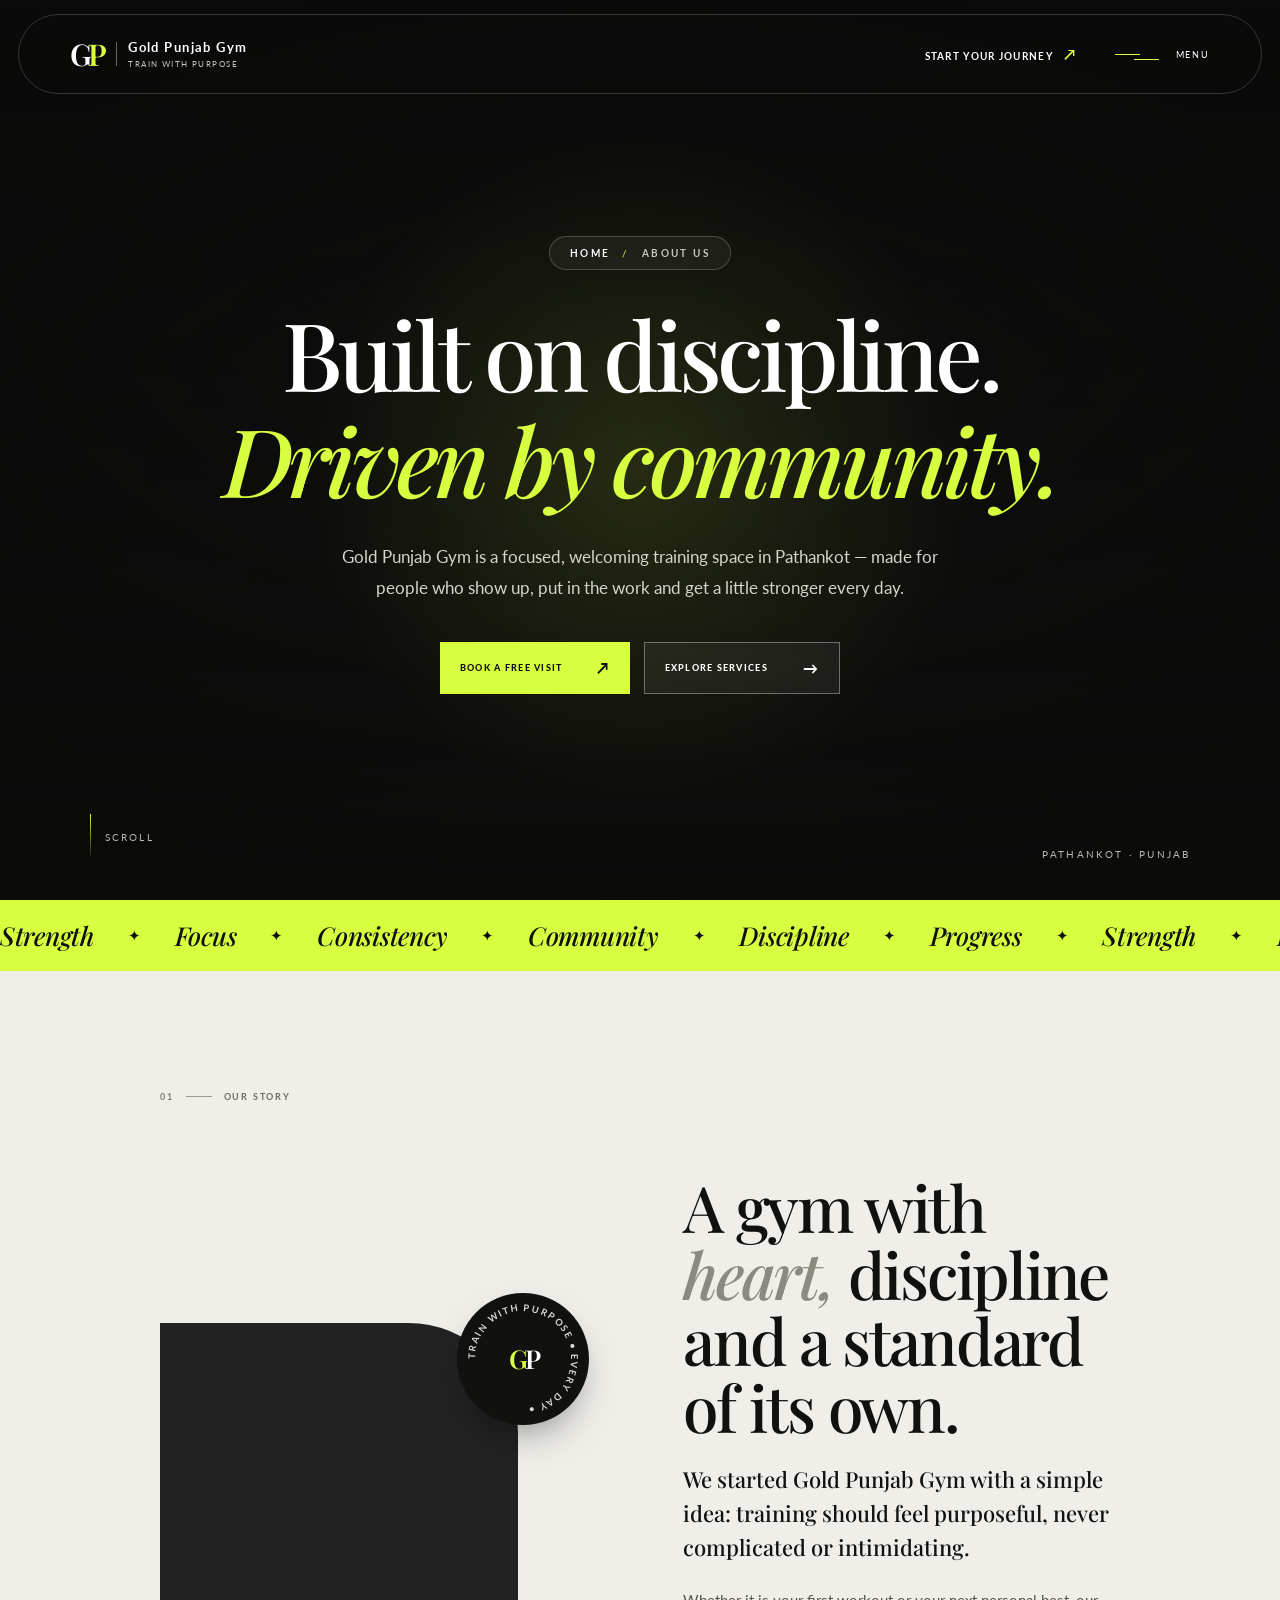
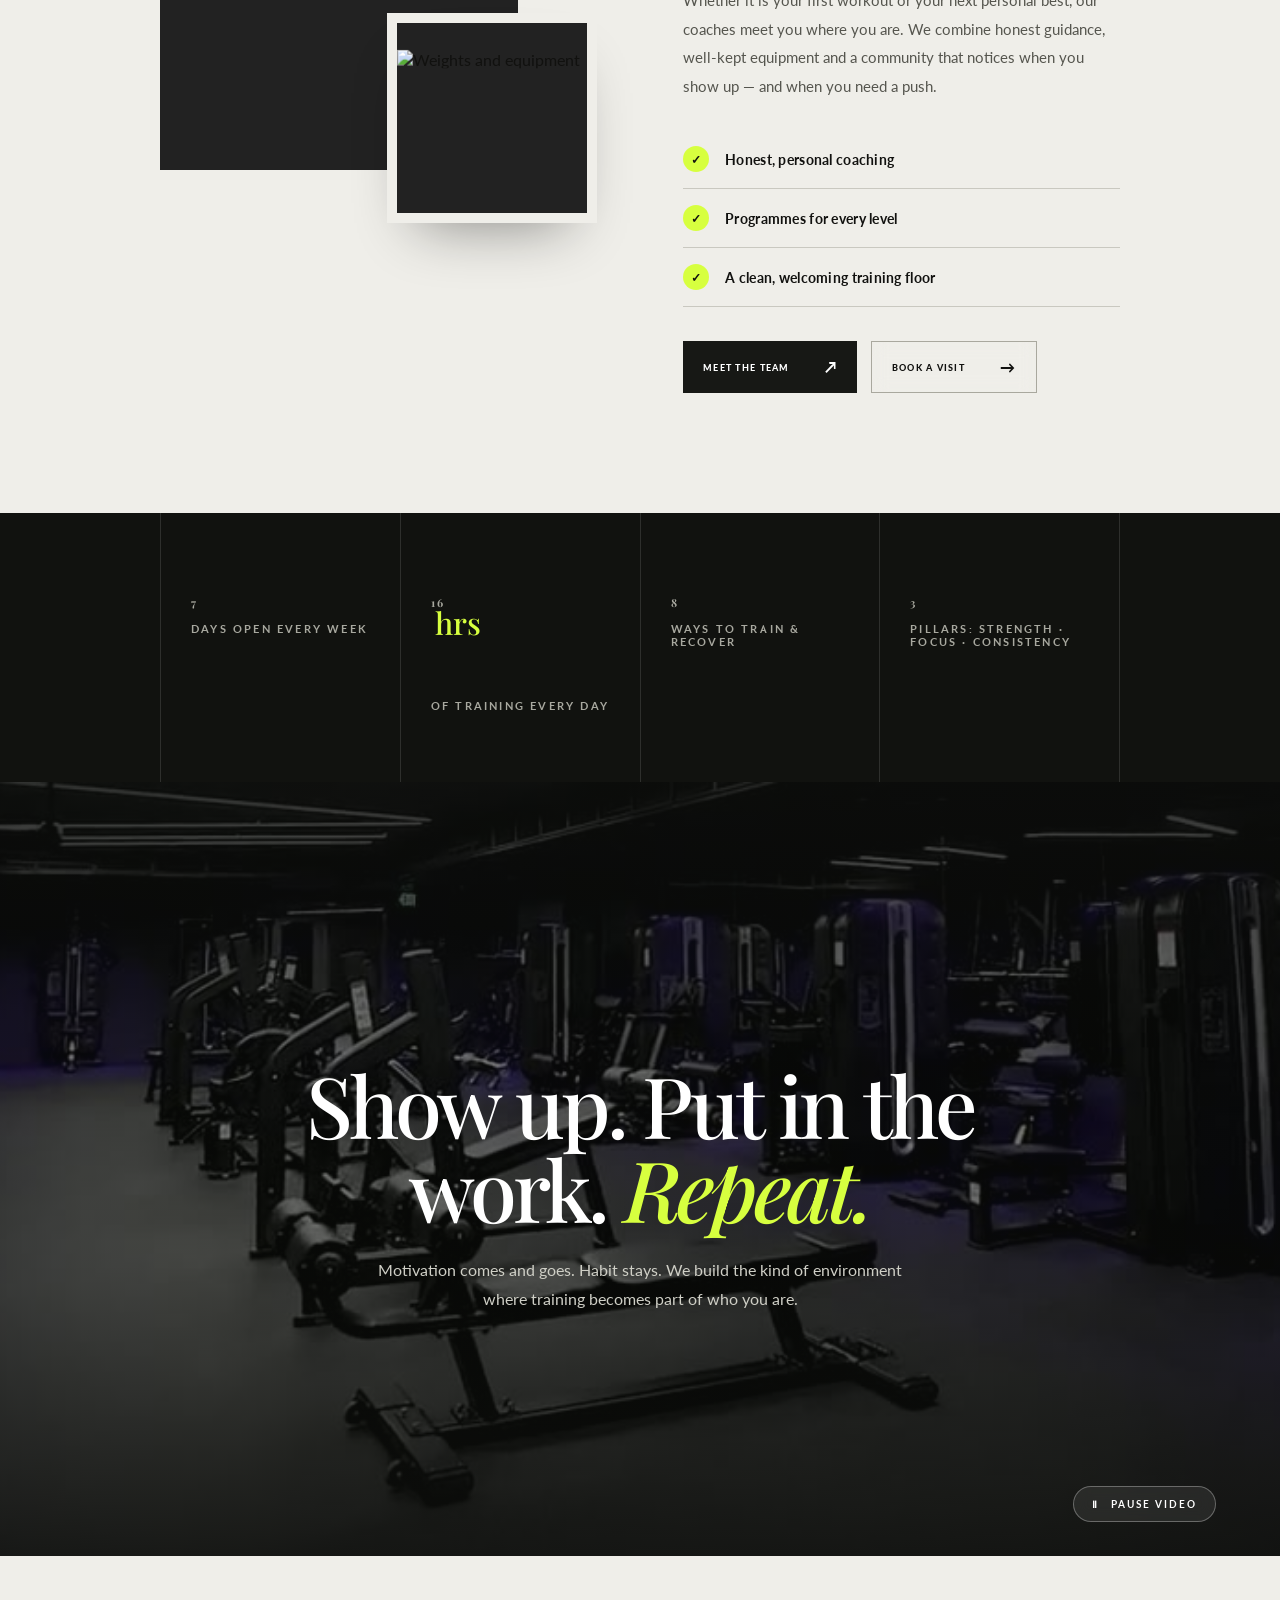
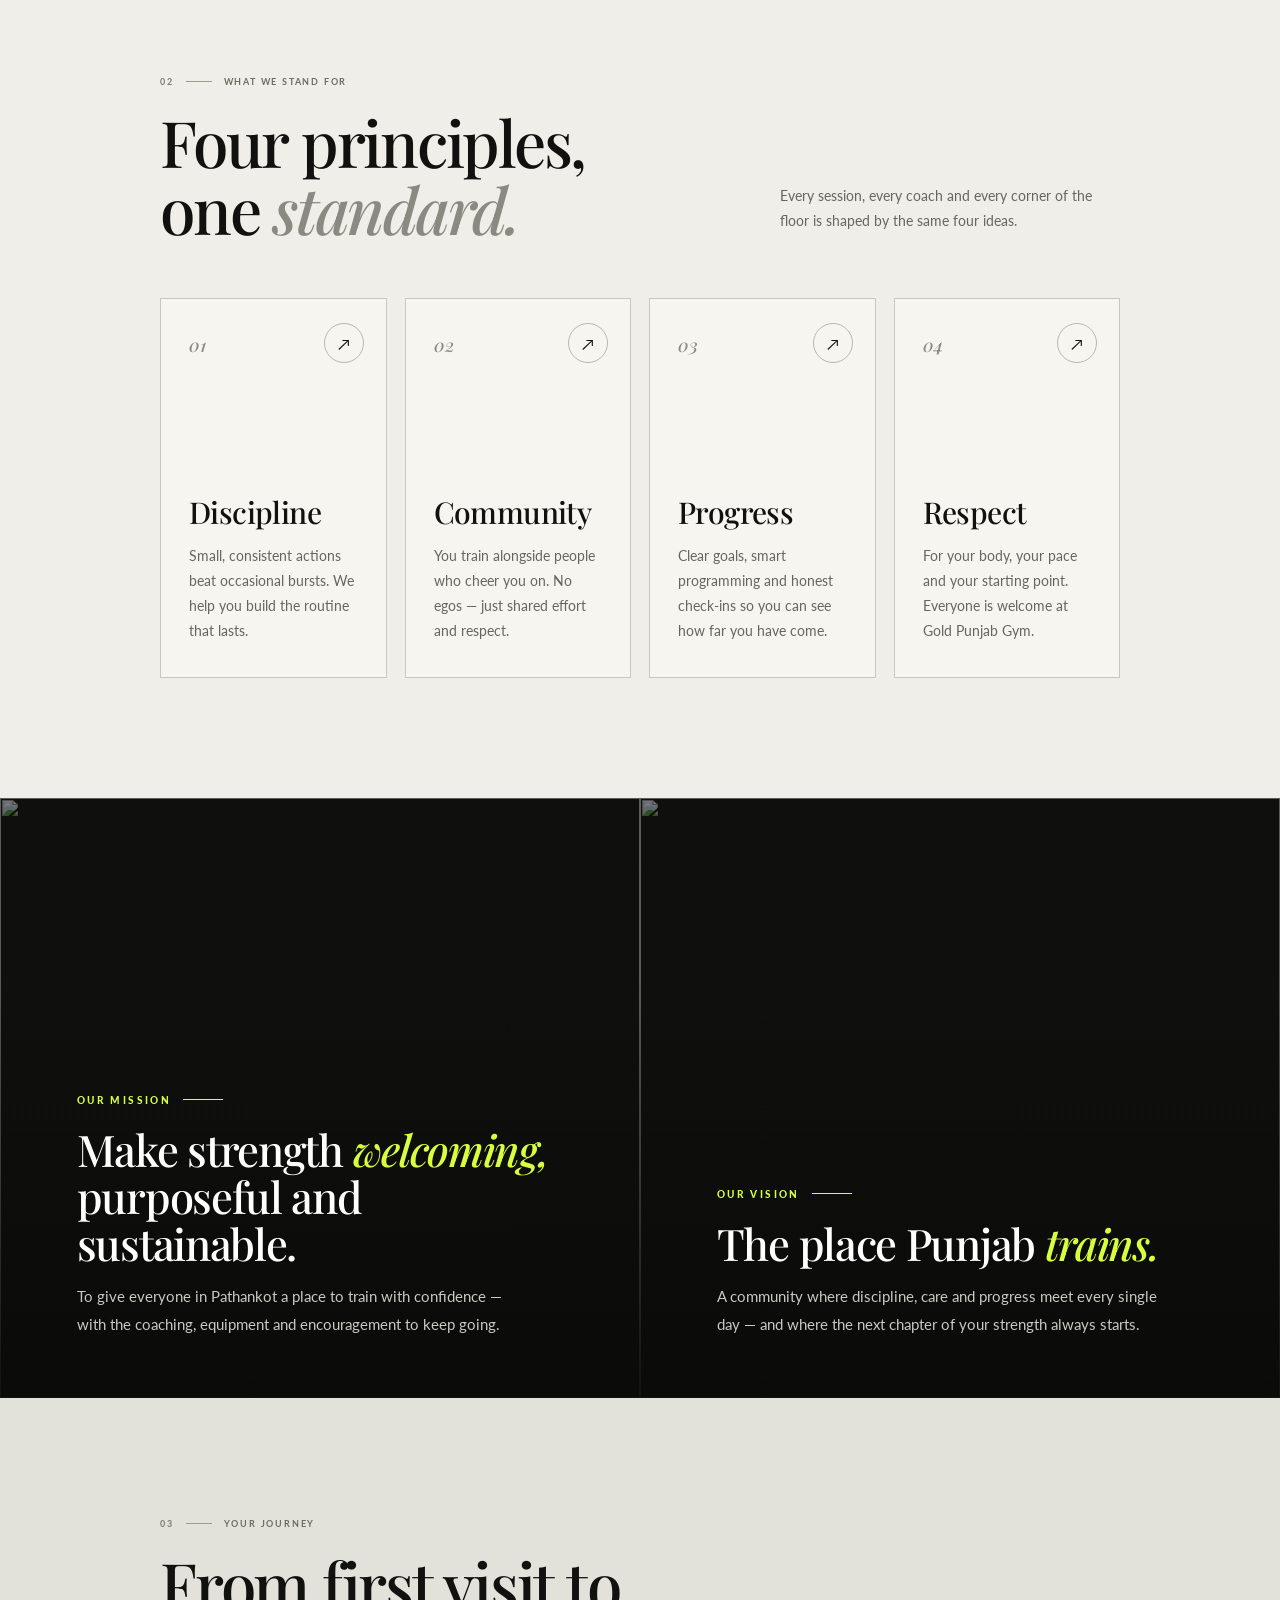
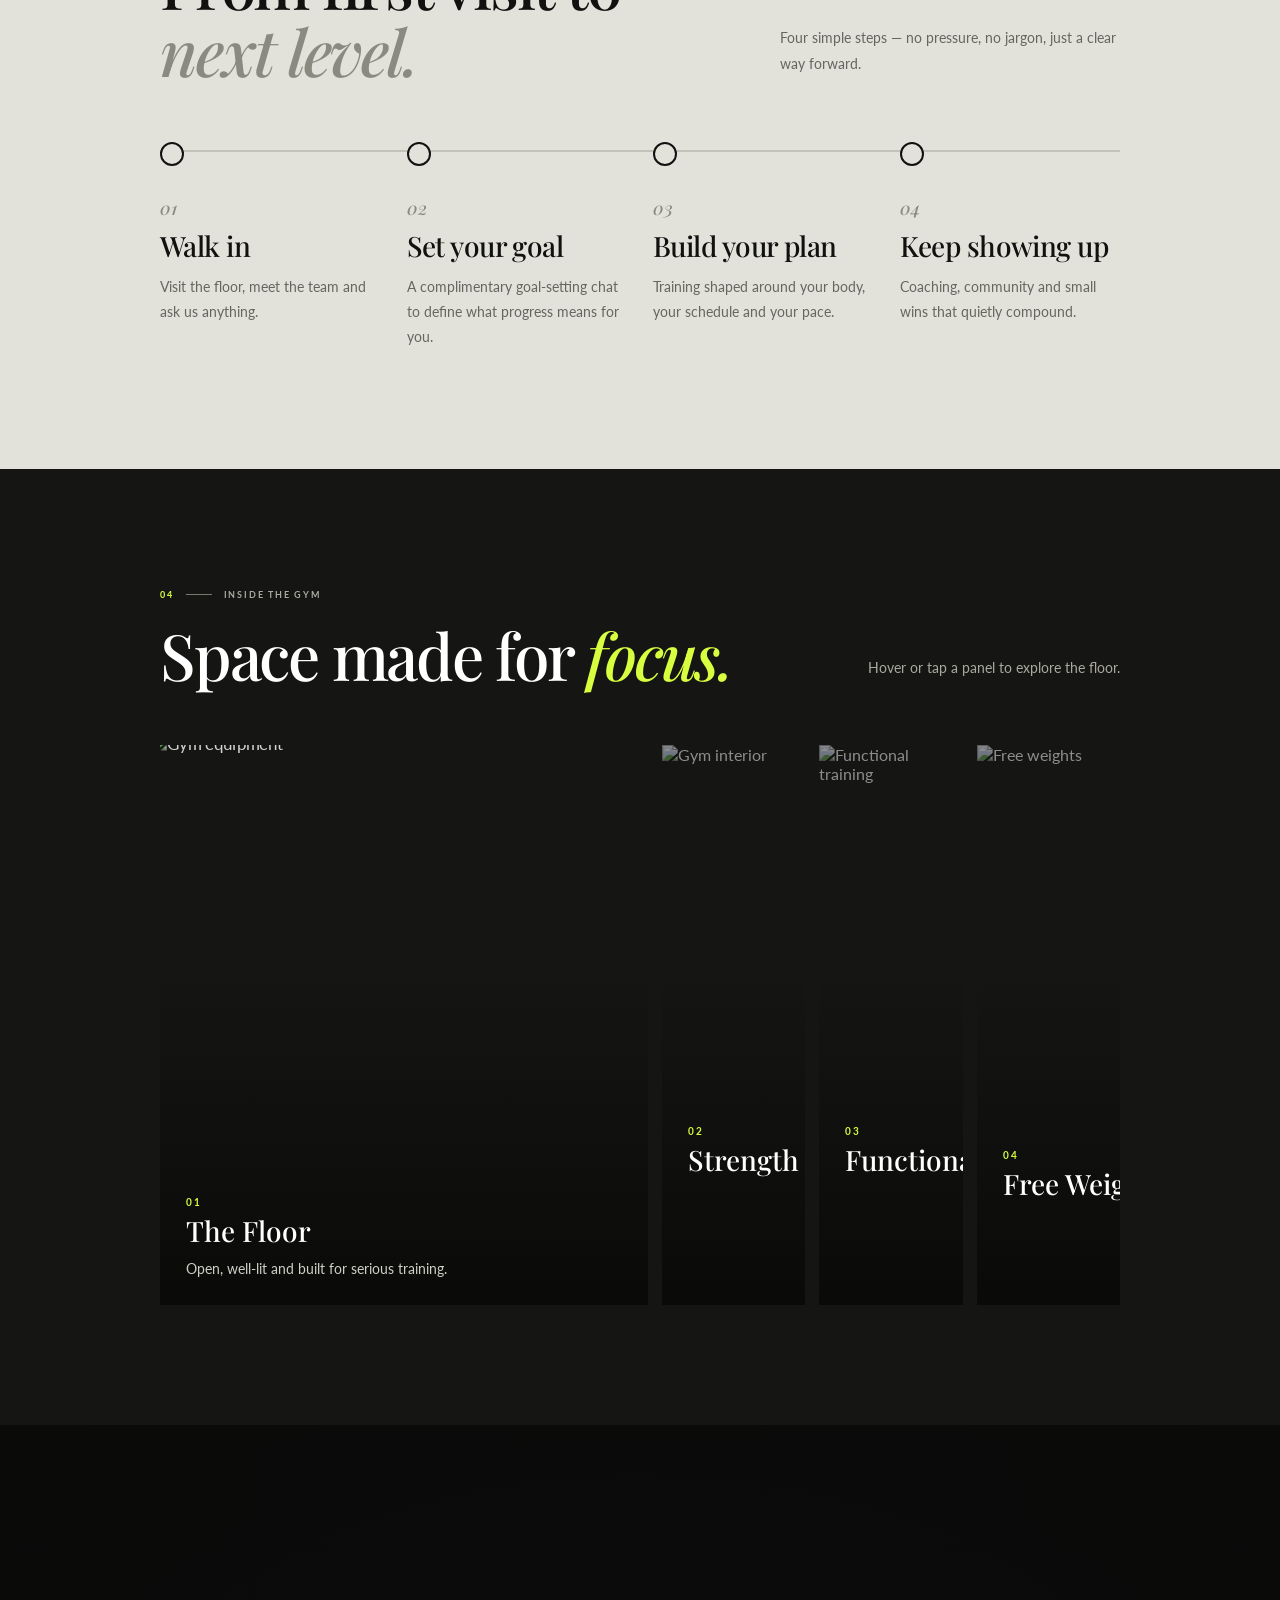
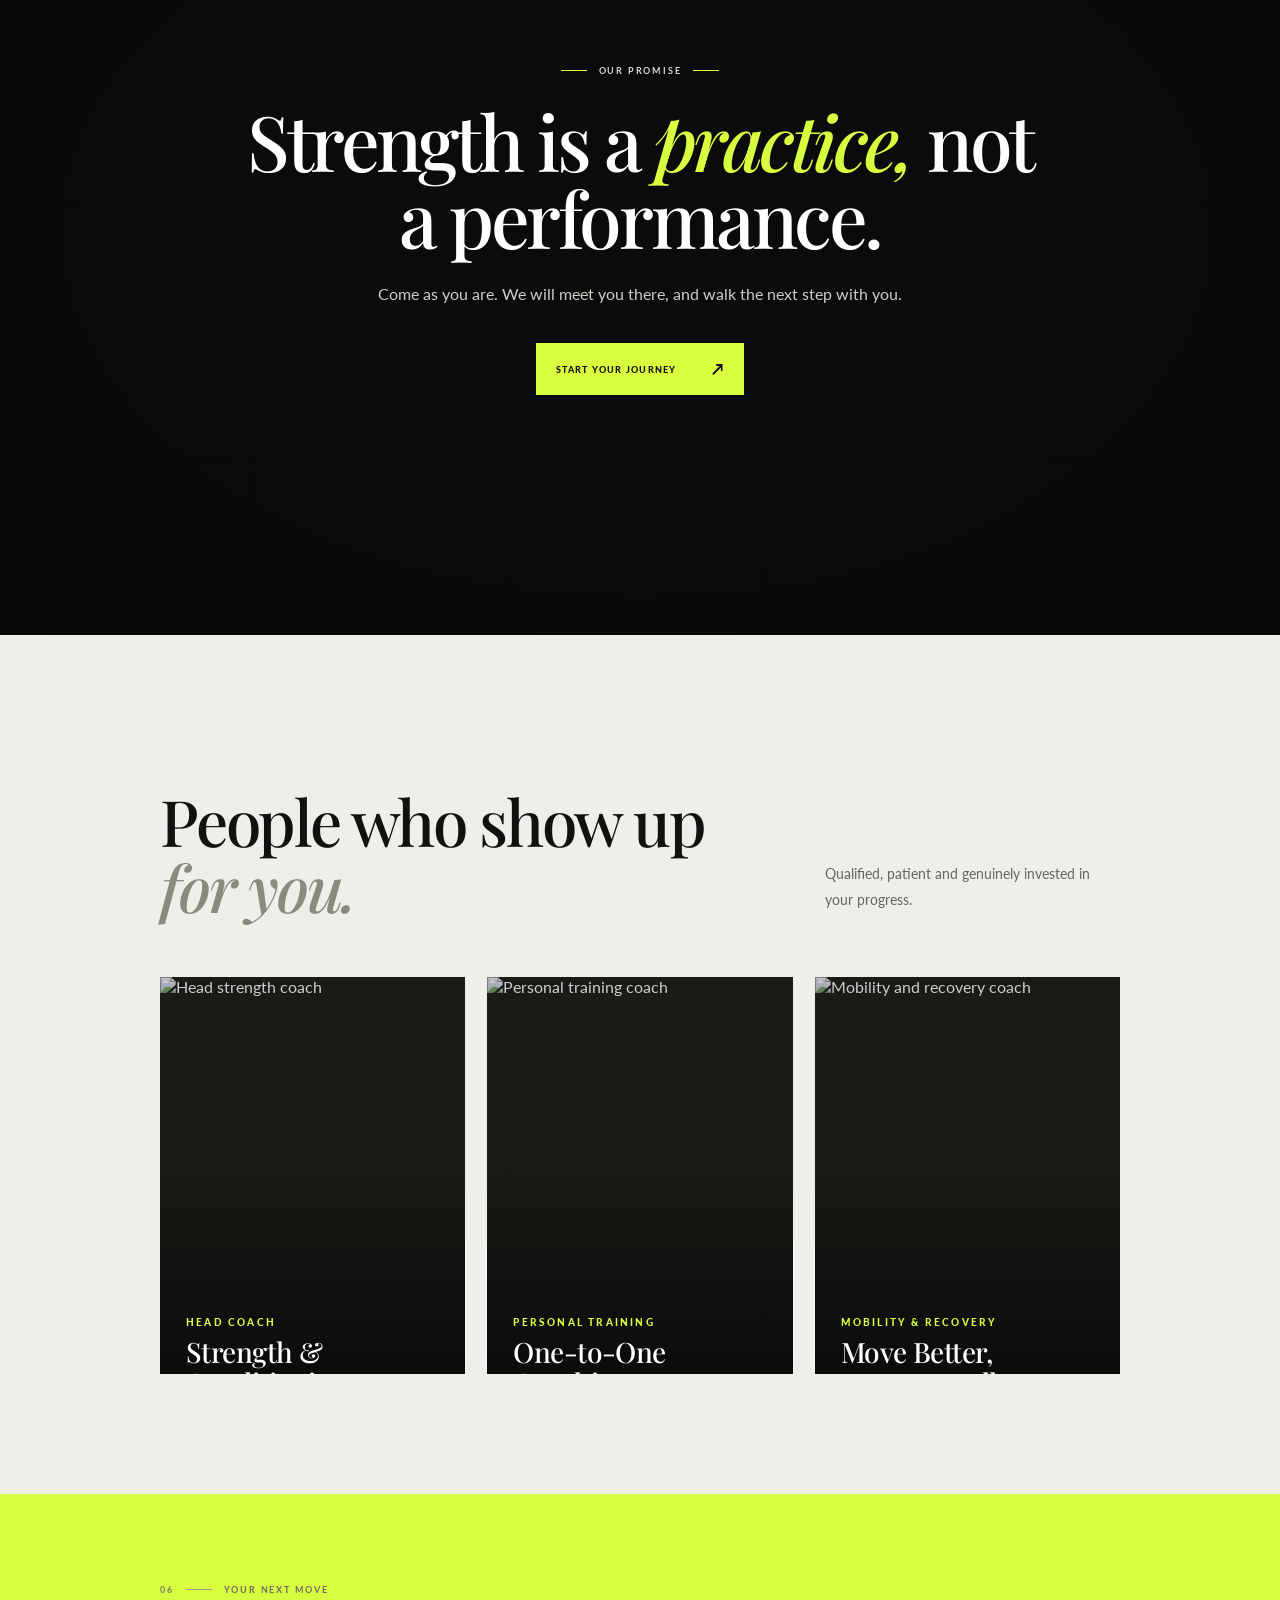
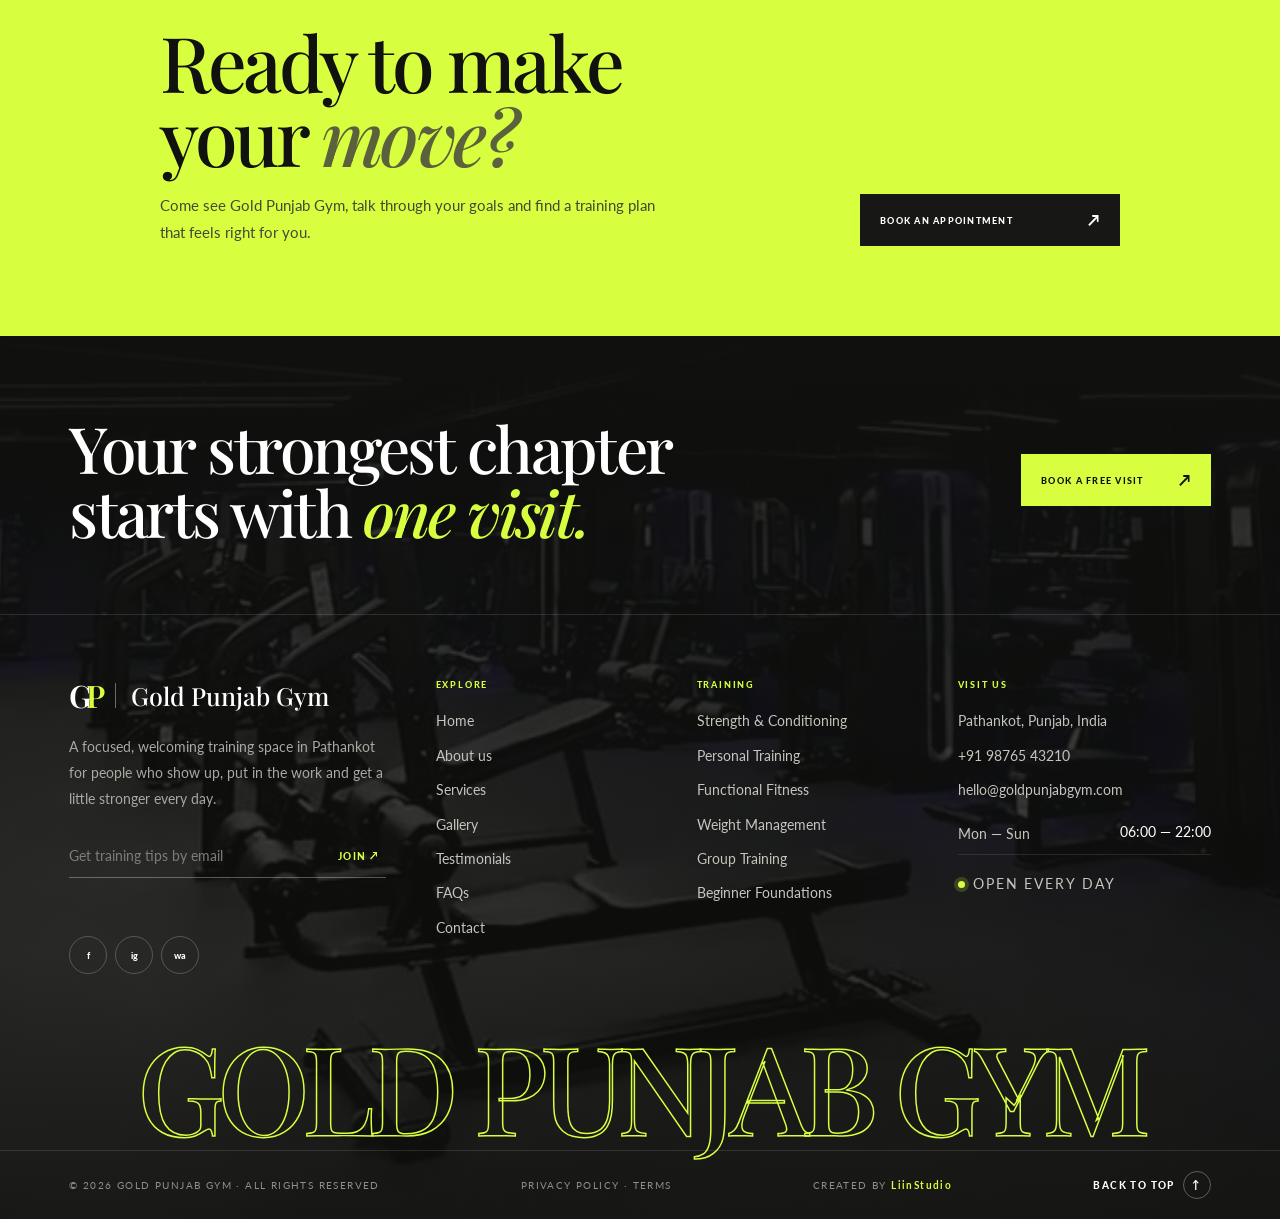
==== about.html @ ecbea190 "16 files add in gpg" ====
<!DOCTYPE html>
<html lang="en">

<head>
  <meta charset="UTF-8">
  <meta name="viewport" content="width=device-width, initial-scale=1.0">
  <meta name="theme-color" content="#11110f">
  <meta name="description"
    content="About Gold Punjab Gym, Pathankot — our story, values, team and the space where discipline and community meet.">
  <title>About Us — Gold Punjab Gym</title>
  <link rel="preconnect" href="https://fonts.googleapis.com">
  <link rel="preconnect" href="https://fonts.gstatic.com" crossorigin>
  <link
    href="https://fonts.googleapis.com/css2?family=Lato:wght@300;400;700;900&family=Playfair+Display:ital,wght@0,500;0,600;0,700;1,500;1,600&display=swap"
    rel="stylesheet">
  <link rel="stylesheet" href="style.css">
  <link rel="stylesheet" href="about.css">
</head>

<body>
  <div class="intro" id="intro">
    <div class="intro-mark"><span>G</span><span class="mark-p">P</span></div>
    <div class="intro-word">GOLD PUNJAB <span>GYM</span></div>
    <div class="intro-line"><i></i></div>
  </div>

  <div class="site-shell" id="siteShell">
    <header class="site-header" id="siteHeader">
      <a href="index.html" class="brand"><span class="brand-mark"><b>G</b><b>P</b></span><span
          class="brand-copy"><strong>Gold Punjab Gym</strong><small>TRAIN WITH PURPOSE</small></span></a>
      <a href="contact.html" class="header-cta">START YOUR JOURNEY <span>↗</span></a>
      <button class="menu-toggle" id="menuToggle" aria-label="Open navigation"
        aria-expanded="false"><span></span><span></span><em>MENU</em></button>
    </header>
    <nav class="mega-menu" id="megaMenu" aria-hidden="true">
      <div class="menu-visual"><img id="menuImage"
          src="https://images.unsplash.com/photo-1534438327276-14e5300c3a48?auto=format&fit=crop&w=1200&q=85"
          alt="Gold Punjab Gym">
        <div class="menu-visual-shade"></div>
        <div class="menu-visual-caption"><span>YOUR NEXT CHAPTER</span><strong>Built by<br>discipline.</strong></div>
        <div class="menu-index"></div>
      </div>
      <div class="menu-content">
        <div class="menu-topline"><span>EXPLORE GOLD PUNJAB GYM</span><button id="menuClose"><b>×</b></button></div>
        <div class="menu-links">
          <a href="index.html"
            data-image="https://images.unsplash.com/photo-1534438327276-14e5300c3a48?auto=format&fit=crop&w=1200&q=85"><small>01</small><span>Home</span><i>↗</i></a>
          <a href="about.html" class="current"
            data-image="https://images.unsplash.com/photo-1571902943202-507ec2618e8f?auto=format&fit=crop&w=1200&q=85"><small>02</small><span>About
              us</span><i>↗</i></a>
          <a href="services.html"
            data-image="https://images.unsplash.com/photo-1581009146145-b5ef050c2e1e?auto=format&fit=crop&w=1200&q=85"><small>03</small><span>Services</span><i>↗</i></a>
          <a href="gallery.html"
            data-image="https://images.unsplash.com/photo-1517836357463-d25dfeac3438?auto=format&fit=crop&w=1200&q=85"><small>04</small><span>Gallery</span><i>↗</i></a>
         <!-- <a href="index.html#testimonials"
                        data-image="https://images.unsplash.com/photo-1534438327276-14e5300c3a48?auto=format&fit=crop&w=1200&q=85"><small>05</small><span>Testimonials</span><i>↗</i></a> -->
          <a href="contact.html" class="contact-link"><small>06</small><span>Contact us</span><i>↗</i></a>
        </div>
        <div class="menu-bottom"><span>STRENGTH · FOCUS · CONSISTENCY</span><span>PATHANKOT · MON — SUN / 06:00 —
            22:00</span></div>
      </div>
    </nav>
    <main class="ab-main" id="home">

      <section class="ab-hero" id="abHero">
        <div class="ab-hero-bg" data-speed="0.25"><img
            src="https://images.unsplash.com/photo-1534438327276-14e5300c3a48?auto=format&fit=crop&w=2000&q=80"
            alt="Gold Punjab Gym training floor"></div>
        <div class="ab-hero-inner">
          <nav class="ab-crumbs ab-fade" aria-label="Breadcrumb"><a href="index.html">HOME</a><b>/</b><span>ABOUT
              US</span></nav>
          <h1><span class="ab-line"><span>Built on discipline.</span></span><span class="ab-line"><span><em>Driven by
                  community.</em></span></span></h1>
          <p class="ab-fade d2">Gold Punjab Gym is a focused, welcoming training space in Pathankot — made for people
            who show up, put in the work and get a little stronger every day.</p>
          <div class="ab-cta-row ab-fade d3"><button class="button button-light js-appointment">BOOK A FREE VISIT
              <span>↗</span></button><a href="index.html#services" class="button button-ghost">EXPLORE SERVICES
              <span>→</span></a></div>
        </div>
        <div class="ab-scroll"><i></i>SCROLL</div>
        <div class="ab-loc">PATHANKOT · PUNJAB</div>
      </section>

      <div class="ab-marquee" aria-hidden="true">
        <div><span>Strength <b>✦</b></span><span>Focus <b>✦</b></span><span>Consistency <b>✦</b></span><span>Community
            <b>✦</b></span><span>Discipline <b>✦</b></span><span>Progress <b>✦</b></span><span>Strength
            <b>✦</b></span><span>Focus <b>✦</b></span><span>Consistency <b>✦</b></span><span>Community
            <b>✦</b></span><span>Discipline <b>✦</b></span><span>Progress <b>✦</b></span><span>Strength
            <b>✦</b></span><span>Focus <b>✦</b></span><span>Consistency <b>✦</b></span><span>Community
            <b>✦</b></span><span>Discipline <b>✦</b></span><span>Progress <b>✦</b></span><span>Strength
            <b>✦</b></span><span>Focus <b>✦</b></span><span>Consistency <b>✦</b></span><span>Community
            <b>✦</b></span><span>Discipline <b>✦</b></span><span>Progress <b>✦</b></span></div>
      </div>

      <section class="ab-story" id="story">
        <div class="section-kicker ab-reveal"><span>01</span><i></i> OUR STORY</div>
        <div class="ab-story-grid">
          <div class="ab-imgs ab-reveal">
            <div class="ab-img-main"><img data-speed="-0.06"
                src="https://images.unsplash.com/photo-1571902943202-507ec2618e8f?auto=format&fit=crop&w=1200&q=80"
                alt="Training at Gold Punjab Gym"></div>
            <div class="ab-img-second"><img data-speed="0.05"
                src="https://images.unsplash.com/photo-1581009146145-b5ef050c2e1e?auto=format&fit=crop&w=900&q=80"
                alt="Weights and equipment"></div>
            <div class="ab-badge"><svg viewBox="0 0 132 132" aria-hidden="true">
                <defs>
                  <path id="abCircle" d="M66,66 m-48,0 a48,48 0 1,1 96,0 a48,48 0 1,1 -96,0" />
                </defs><text>
                  <textPath href="#abCircle">TRAIN WITH PURPOSE • EVERY DAY •</textPath>
                </text>
              </svg><strong><b>G</b>P</strong></div>
          </div>
          <div class="ab-copy">
            <h2 class="ab-h2 ab-reveal">A gym with <em>heart,</em> discipline and a standard of its own.</h2>
            <p class="lead ab-reveal" style="--d:.1s">We started Gold Punjab Gym with a simple idea: training should
              feel purposeful, never complicated or intimidating.</p>
            <p class="ab-reveal" style="--d:.18s">Whether it is your first workout or your next personal best, our
              coaches meet you where you are. We combine honest guidance, well-kept equipment and a community that
              notices when you show up — and when you need a push.</p>
            <ul class="ab-checks ab-reveal" style="--d:.26s">
              <li><i>✓</i>Honest, personal coaching</li>
              <li><i>✓</i>Programmes for every level</li>
              <li><i>✓</i>A clean, welcoming training floor</li>
            </ul>
            <div class="ab-cta-row ab-reveal" style="--d:.34s"><a href="#coaches" class="button button-dark auto">MEET
                THE TEAM <span>↗</span></a><button class="button button-ghost js-appointment">BOOK A VISIT
                <span>→</span></button></div>
          </div>
        </div>
      </section>

      <section class="ab-stats" aria-label="Gold Punjab Gym at a glance">
        <div class="ab-stats-grid">
          <div class="ab-stat ab-reveal"><strong><span data-count="7">0</span></strong><span>DAYS OPEN EVERY WEEK</span>
          </div>
          <div class="ab-stat ab-reveal" style="--d:.08s"><strong><span
                data-count="16">0</span><sup>hrs</sup></strong><span>OF TRAINING EVERY DAY</span></div>
          <div class="ab-stat ab-reveal" style="--d:.16s"><strong><span data-count="8">0</span></strong><span>WAYS TO
              TRAIN &amp; RECOVER</span></div>
          <div class="ab-stat ab-reveal" style="--d:.24s"><strong><span data-count="3">0</span></strong><span>PILLARS:
              STRENGTH · FOCUS · CONSISTENCY</span></div>
        </div>
      </section>

      <section class="ab-video" id="philosophy">
        <div class="ab-poster"></div>
        <video id="abVideo" src="assets/footer-bg.mp4" poster="assets/footer-poster.jpg" muted loop playsinline
          preload="none"></video>
        <div class="ab-video-inner">
          <div class="section-kicker ab-reveal"><i></i> OUR PHILOSOPHY <i></i></div>
          <h2 class="ab-reveal" style="--d:.08s">Show up. Put in the work. <em>Repeat.</em></h2>
          <p class="ab-reveal" style="--d:.16s">Motivation comes and goes. Habit stays. We build the kind of environment
            where training becomes part of who you are.</p>
        </div>
        <button class="ab-vctl" id="abVctl" aria-label="Pause background video"><span id="abVctlIcon">Ⅱ</span> PAUSE
          VIDEO</button>
      </section>

      <section class="ab-values" id="values">
        <div class="ab-head">
          <div>
            <div class="section-kicker ab-reveal"><span>02</span><i></i> WHAT WE STAND FOR</div>
            <h2 class="ab-h2 ab-reveal" style="--d:.08s">Four principles,<br>one <em>standard.</em></h2>
          </div>
          <p class="ab-reveal" style="--d:.16s">Every session, every coach and every corner of the floor is shaped by
            the same four ideas.</p>
        </div>
        <div class="ab-cards">
          <article class="ab-card ab-reveal"><i>↗</i><span>01</span>
            <div>
              <h3>Discipline</h3>
              <p>Small, consistent actions beat occasional bursts. We help you build the routine that lasts.</p>
            </div>
          </article>
          <article class="ab-card ab-reveal" style="--d:.08s"><i>↗</i><span>02</span>
            <div>
              <h3>Community</h3>
              <p>You train alongside people who cheer you on. No egos — just shared effort and respect.</p>
            </div>
          </article>
          <article class="ab-card ab-reveal" style="--d:.16s"><i>↗</i><span>03</span>
            <div>
              <h3>Progress</h3>
              <p>Clear goals, smart programming and honest check-ins so you can see how far you have come.</p>
            </div>
          </article>
          <article class="ab-card ab-reveal" style="--d:.24s"><i>↗</i><span>04</span>
            <div>
              <h3>Respect</h3>
              <p>For your body, your pace and your starting point. Everyone is welcome at Gold Punjab Gym.</p>
            </div>
          </article>
        </div>
      </section>

      <section class="ab-mv" aria-label="Mission and vision">
        <article class="ab-panel"><img
            src="https://images.unsplash.com/photo-1599058917212-d750089bc07e?auto=format&fit=crop&w=1400&q=80" alt=""
            loading="lazy">
          <div><small>OUR MISSION</small>
            <h3>Make strength <em>welcoming,</em> purposeful and sustainable.</h3>
            <p>To give everyone in Pathankot a place to train with confidence — with the coaching, equipment and
              encouragement to keep going.</p>
          </div>
        </article>
        <article class="ab-panel"><img
            src="https://images.unsplash.com/photo-1534258936925-c58bed479fcb?auto=format&fit=crop&w=1400&q=80" alt=""
            loading="lazy">
          <div><small>OUR VISION</small>
            <h3>The place Punjab <em>trains.</em></h3>
            <p>A community where discipline, care and progress meet every single day — and where the next chapter of
              your strength always starts.</p>
          </div>
        </article>
      </section>

      <section class="ab-journey" id="journey">
        <div class="ab-head">
          <div>
            <div class="section-kicker ab-reveal"><span>03</span><i></i> YOUR JOURNEY</div>
            <h2 class="ab-h2 ab-reveal" style="--d:.08s">From first visit to<br><em>next level.</em></h2>
          </div>
          <p class="ab-reveal" style="--d:.16s">Four simple steps — no pressure, no jargon, just a clear way forward.
          </p>
        </div>
        <div class="ab-steps" id="abSteps">
          <div class="ab-step"><span>01</span>
            <h3>Walk in</h3>
            <p>Visit the floor, meet the team and ask us anything.</p>
          </div>
          <div class="ab-step"><span>02</span>
            <h3>Set your goal</h3>
            <p>A complimentary goal-setting chat to define what progress means for you.</p>
          </div>
          <div class="ab-step"><span>03</span>
            <h3>Build your plan</h3>
            <p>Training shaped around your body, your schedule and your pace.</p>
          </div>
          <div class="ab-step"><span>04</span>
            <h3>Keep showing up</h3>
            <p>Coaching, community and small wins that quietly compound.</p>
          </div>
        </div>
      </section>

      <section class="ab-gal" id="inside">
        <div class="ab-head">
          <div>
            <div class="section-kicker ab-reveal"><span>04</span><i></i> INSIDE THE GYM</div>
            <h2 class="ab-h2 ab-reveal" style="--d:.08s">Space made for <em>focus.</em></h2>
          </div>
          <p class="ab-reveal" style="--d:.16s">Hover or tap a panel to explore the floor.</p>
        </div>
        <div class="ab-acc ab-reveal" id="abAcc">
          <figure class="on" tabindex="0"><img
              src="https://images.unsplash.com/photo-1517963879433-6ad2b056d712?auto=format&fit=crop&w=1200&q=80"
              alt="Gym equipment" loading="lazy">
            <figcaption><b>01</b><strong>The Floor</strong>
              <p>Open, well-lit and built for serious training.</p>
            </figcaption>
          </figure>
          <figure tabindex="0"><img
              src="https://images.unsplash.com/photo-1584464491033-06628f3a6b7b?auto=format&fit=crop&w=1200&q=80"
              alt="Gym interior" loading="lazy">
            <figcaption><b>02</b><strong>Strength Zone</strong>
              <p>Racks, benches and plates for every lift.</p>
            </figcaption>
          </figure>
          <figure tabindex="0"><img
              src="https://images.unsplash.com/photo-1579758629938-03607ccdbaba?auto=format&fit=crop&w=1200&q=80"
              alt="Functional training" loading="lazy">
            <figcaption><b>03</b><strong>Functional Space</strong>
              <p>Room to move, mobilise and train as a group.</p>
            </figcaption>
          </figure>
          <figure tabindex="0"><img
              src="https://images.unsplash.com/photo-1517838277536-f5f99be501d5?auto=format&fit=crop&w=1200&q=80"
              alt="Free weights" loading="lazy">
            <figcaption><b>04</b><strong>Free Weights</strong>
              <p>Dumbbells and kettlebells in every range.</p>
            </figcaption>
          </figure>
        </div>
      </section>

      <section class="ab-fixed" id="promise">
        <div class="ab-video-inner">
          <div class="section-kicker ab-reveal" style="justify-content:center;color:#d6d6cd"><i
              style="background:var(--accent)"></i> OUR PROMISE <i style="background:var(--accent)"></i></div>
          <h2 class="ab-reveal"
            style="--d:.08s;font:500 clamp(40px,6vw,88px)/1 var(--serif);letter-spacing:-.045em;margin:26px 0 24px">
            Strength is a <em style="color:var(--accent)">practice,</em> not a performance.</h2>
          <p class="ab-reveal" style="--d:.16s;margin:0 auto 34px;max-width:540px;color:#cfcfc6;line-height:1.85">Come
            as you are. We will meet you there, and walk the next step with you.</p>
          <button class="button button-light js-appointment ab-reveal" style="--d:.24s">START YOUR JOURNEY
            <span>↗</span></button>
        </div>
      </section>

      <section class="ab-team" id="coaches">
        <div class="ab-head">
          <div>
            <div class="section-kicker ab-reveal"><span>05</span><i></i> THE TEAM</div>
            <h2 class="ab-h2 ab-reveal" style="--d:.08s">People who show up <em>for you.</em></h2>
          </div>
          <p class="ab-reveal" style="--d:.16s">Qualified, patient and genuinely invested in your progress.</p>
        </div>
        <div class="ab-coaches">
          <article class="ab-coach ab-reveal"><img
              src="https://images.unsplash.com/photo-1567013127542-490d757e51fc?auto=format&fit=crop&w=1000&q=80"
              alt="Head strength coach" loading="lazy">
            <div class="ab-coach-body"><small>HEAD COACH</small>
              <h3>Strength &amp; Conditioning</h3>
              <p>Programming for power, performance and long-term strength.</p><button class="js-appointment">BOOK A
                SESSION <span>↗</span></button>
            </div>
          </article>
          <article class="ab-coach ab-reveal" style="--d:.1s"><img
              src="https://images.unsplash.com/photo-1594737625785-a6cbdabd333c?auto=format&fit=crop&w=1000&q=80"
              alt="Personal training coach" loading="lazy">
            <div class="ab-coach-body"><small>PERSONAL TRAINING</small>
              <h3>One-to-One Coaching</h3>
              <p>Sessions shaped around your body, your goals and your pace.</p><button class="js-appointment">BOOK A
                SESSION <span>↗</span></button>
            </div>
          </article>
          <article class="ab-coach ab-reveal" style="--d:.2s"><img
              src="https://images.unsplash.com/photo-1574680178050-55c6a6a96e4d?auto=format&fit=crop&w=1000&q=80"
              alt="Mobility and recovery coach" loading="lazy">
            <div class="ab-coach-body"><small>MOBILITY &amp; RECOVERY</small>
              <h3>Move Better, Recover Well</h3>
              <p>Control, range of motion and recovery habits that keep you training.</p><button
                class="js-appointment">BOOK A SESSION <span>↗</span></button>
            </div>
          </article>
        </div>
      </section>

      <section class="cta-section section-pad">
        <div class="cta-inner">
          <div>
            <div class="section-kicker"><span>06</span><i></i> YOUR NEXT MOVE</div>
            <h2>Ready to make<br>your <em>move?</em></h2>
            <p>Come see Gold Punjab Gym, talk through your goals and find a training plan that feels right for you.</p>
          </div><button class="button button-light js-appointment">BOOK AN APPOINTMENT <span>↗</span></button>
        </div>
      </section>
    </main>
    <footer class="footer">
      <div class="ft-veil" aria-hidden="true"><video class="ft-video" src="assets/footer-bg.mp4"
          poster="assets/footer-poster.jpg" muted loop playsinline preload="none" tabindex="-1"></video></div>
      <div class="ft-cta">
        <h3>Your strongest chapter<br>starts with <em>one visit.</em></h3><button
          class="button button-light js-appointment">BOOK A FREE VISIT <span>↗</span></button>
      </div>
      <div class="ft-body">
        <div class="ft-brand"><a href="index.html#home" class="footer-brand"><span
              class="brand-mark"><b>G</b><b>P</b></span><span class="footer-name">Gold Punjab Gym</span></a>
          <p>A focused, welcoming training space in Pathankot for people who show up, put in the work and get a little
            stronger every day.</p>
          <form class="ft-news" id="newsForm"><input type="email" required placeholder="Get training tips by email"
              aria-label="Email address"><button type="submit">JOIN ↗</button></form>
          <p class="ft-news-msg" id="newsMsg" aria-live="polite"></p>
          <div class="socials"><a href="#" aria-label="Facebook">f</a><a href="#" aria-label="Instagram">ig</a><a
              href="https://wa.me/919876543210" aria-label="WhatsApp">wa</a></div>
        </div>
        <div class="ft-col">
          <h4>EXPLORE</h4><a href="index.html#home">Home</a><a href="about.html">About us</a><a
            href="index.html#services">Services</a><a href="index.html#gallery">Gallery</a><a
            href="index.html#testimonials">Testimonials</a><a href="index.html#faq">FAQs</a><a
            href="index.html#contact">Contact</a>
        </div>
        <div class="ft-col">
          <h4>TRAINING</h4><a href="index.html#services">Strength &amp; Conditioning</a><a
            href="index.html#services">Personal Training</a><a href="index.html#services">Functional Fitness</a><a
            href="index.html#services">Weight Management</a><a href="index.html#services">Group Training</a><a
            href="index.html#services">Beginner Foundations</a>
        </div>
        <div class="ft-col">
          <h4>VISIT US</h4><a href="https://www.google.com/maps/search/?api=1&query=Pathankot%2C+Punjab%2C+India"
            target="_blank" rel="noopener">Pathankot, Punjab, India</a><a href="tel:+919876543210">+91 98765 43210</a><a
            href="mailto:hello@goldpunjabgym.com">hello@goldpunjabgym.com</a>
          <div class="ft-hours">
            <div><span>Mon — Sun</span><b>06:00 — 22:00</b></div>
          </div><span class="ft-open">OPEN EVERY DAY</span>
        </div>
      </div>
      <div class="ft-word" aria-hidden="true">GOLD PUNJAB GYM</div>
      <div class="footer-bottom"><span>© 2026 GOLD PUNJAB GYM · ALL RIGHTS RESERVED</span><span>PRIVACY POLICY ·
          TERMS</span><span>CREATED BY <b>LiinStudio</b></span><a href="#home" class="ft-top">BACK TO TOP <i>↑</i></a>
      </div>
    </footer>
  </div>
  <div class="modal" id="appointmentModal" aria-hidden="true">
    <div class="modal-backdrop"></div>
    <div class="modal-card"><button class="modal-close" data-close="appointmentModal">×</button>
      <div class="modal-copy"><span class="modal-kicker">GOLD PUNJAB GYM · PATHANKOT</span>
        <h2>Book your<br><em>first move.</em></h2>
        <p>Choose a preferred day and tell us what you want to work towards.</p>
        <div class="modal-info"><span>OPENING HOURS</span><strong>06:00 — 22:00 · EVERY
            DAY</strong><span>LOCATION</span><strong>Pathankot, Punjab</strong></div>
      </div>
      <form class="modal-form" id="appointmentForm"><input required name="name" placeholder="Full name"><input required
          name="phone" type="tel" placeholder="Phone number"><select required name="visit">
          <option value="">Preferred visit</option>
          <option>Morning · 6 AM — 10 AM</option>
          <option>Midday · 10 AM — 3 PM</option>
          <option>Evening · 3 PM — 10 PM</option>
        </select><textarea name="goal" rows="3" placeholder="Your training goal"></textarea><button
          class="button button-dark" type="submit">REQUEST APPOINTMENT <span>↗</span></button>
        <p class="form-message" id="appointmentMessage"></p>
      </form>
    </div>
  </div>

  <script src="about.js"></script>
</body>

</html>
---- style.css ----
:root {
    --ink: #11110f;
    --paper: #efeee9;
    --muted: #a8a69f;
    --accent: #d7ff3f;
    --gold: #c9a85a;
    --line: rgba(255, 255, 255, .18);
    --serif: "Playfair Display", Georgia, serif;
    --sans: "Lato", Arial, sans-serif
}

* {
    box-sizing: border-box
}

html {
    scroll-behavior: smooth;
    scroll-padding-top: 90px
}
::selection{
     color: #d7ff3f;
     background-color: black;
}
/* 
::-webkit-scrollbar{
    background-color: transparent;
    width: 0px;
     color: #d7ff3f;
}
::-webkit-scrollbar-track{
    color: #d7ff3f;
} */

/* 1. स्क्रॉलबार की चौड़ाई (Width) */
::-webkit-scrollbar {
  width: 10px;
}
::-webkit-scrollbar-track {
  background: #d7ff3f; 
  border-radius: 5px;
}

/* 3. स्क्रॉलबार का हैंडल (Thumb) */
::-webkit-scrollbar-thumb {
  background: #000; 
  border-radius: 8px;
  
}

::-webkit-scrollbar-thumb:hover {
  background: #000; 
}


body {
    margin: 0;
    background: var(--paper);
    color: var(--ink);
    font-family: var(--sans);
    font-weight: 400
}

body.menu-open, body.modal-open {
    overflow: hidden
}

a {
    color: inherit;
    text-decoration: none
}

button, input, select, textarea {
    font: inherit
}

button {
    cursor: pointer
}

.site-shell {
    opacity: 0;
    transition: opacity .7s
}

.site-shell.ready {
    opacity: 1
}

.intro {
    position: fixed;
    inset: 0;
    z-index: 1000;
    background: #10100f;
    color: #f4f3ed;
    display: flex;
    align-items: center;
    justify-content: center;
    flex-direction: column;
    transition: transform .9s cubic-bezier(.76, 0, .24, 1), visibility .9s
}

.intro.hide {
    transform: translateY(-101%);
    visibility: hidden
}

.intro-mark {
    font-family: var(--serif);
    font-size: clamp(90px, 16vw, 180px);
    line-height: .85;
    letter-spacing: -.12em;
    position: relative
}

.intro-mark .mark-p {
    color: var(--accent);
    margin-left: -.06em
}

.intro-word {
    font-size: 10px;
    letter-spacing: .48em;
    margin: 28px 0 25px 8px
}

.intro-word span {
    color: #9b9b92
}

.intro-line {
    height: 1px;
    width: 120px;
    background: #373731;
    overflow: hidden
}

.intro-line i {
    display: block;
    height: 100%;
    width: 100%;
    background: var(--accent);
    transform: translateX(-100%);
    animation: loadline 1.25s ease forwards
}

@keyframes loadline {
    to {
        transform: translateX(0)
    }
}

.site-header {
    position: absolute;
    z-index: 30;
    top: 0;
    left: 0;
    width: 100%;
    height: 98px;
    padding: 0 5.4%;
    display: flex;
    align-items: center;
    justify-content: space-between;
    color: #fff;
    border-bottom: 1px solid rgba(255, 255, 255, .16)
}

.brand {
    display: flex;
    align-items: center;
    gap: 11px
}

.brand-mark {
    display: flex;
    align-items: center;
    font: 600 30px/.8 var(--serif);
    letter-spacing: -.15em;
    border-right: 1px solid rgba(255, 255, 255, .38);
    padding-right: 14px
}

.brand-mark b {
    font-weight: 600
}

.brand-mark b:last-child {
    color: var(--accent)
}

.brand-copy {
    display: flex;
    flex-direction: column;
    gap: 4px
}

.brand-copy strong {
    font-size: 12px;
    letter-spacing: .11em
}

.brand-copy small {
    font-size: 7px;
    letter-spacing: .18em;
    color: #c5c5bd
}

.header-cta {
    font-size: 9px;
    font-weight: 700;
    letter-spacing: .13em;
    margin-left: auto;
    margin-right: 38px
}

.header-cta span {
    color: var(--accent);
    font-size: 15px;
    margin-left: 8px
}

.menu-toggle {
    background: none;
    border: 0;
    color: #fff;
    display: flex;
    align-items: center;
    gap: 12px;
    padding: 12px 0
}

.menu-toggle span {
    display: block;
    width: 25px;
    height: 1px;
    background: var(--accent);
    transition: transform .3s
}

.menu-toggle span:nth-child(2) {
    margin-left: -18px;
    transform: translateY(5px)
}

.menu-toggle em {
    font-size: 9px;
    font-style: normal;
    letter-spacing: .2em;
    margin-left: 5px
}

.menu-toggle:hover span:nth-child(1) {
    transform: translateY(-3px)
}

.menu-toggle:hover span:nth-child(2) {
    transform: translateY(2px)
}

.hero {
    height: min(900px, 100svh);
    min-height: 680px;
    position: relative;
    background: #191a17;
    color: #fff;
    overflow: hidden
}

.hero-slides, .hero-slide {
    position: absolute;
    inset: 0
}

.hero-slide {
    opacity: 0;
    visibility: hidden;
    transition: opacity 1.15s ease, visibility 1.15s;
    background-image: var(--hero-image);
    background-size: cover;
    background-position: center;
    display: flex;
    align-items: center
}

.hero-slide.active {
    opacity: 1;
    visibility: visible
}

.hero-overlay {
    position: absolute;
    inset: 0;
    background: linear-gradient(90deg, rgba(9, 10, 9, .86) 0%, rgba(9, 10, 9, .58) 42%, rgba(9, 10, 9, .14) 100%), linear-gradient(0deg, rgba(0, 0, 0, .36), transparent 45%)
}

.hero-content {
    position: relative;
    z-index: 2;
    padding: 105px 0 40px 12.5%;
    max-width: 790px;
    opacity: 0;
    transform: translateY(20px);
    transition: opacity .8s .2s, transform .8s .2s
}

.hero-slide.active .hero-content {
    opacity: 1;
    transform: translateY(0)
}

.eyebrow, .section-kicker {
    font-size: 9px;
    letter-spacing: .2em;
    font-weight: 700;
    display: flex;
    align-items: center;
    gap: 12px
}

.eyebrow span {
    width: 28px;
    height: 1px;
    background: var(--accent);
    display: block
}

.hero h1 {
    font: 500 clamp(60px, 7.5vw, 105px)/.91 var(--serif);
    letter-spacing: -.055em;
    margin: 25px 0 24px
}

.hero h1 em {
    color: var(--accent);
    font-style: italic
}

.hero-description {
    max-width: 450px;
    font-size: 13px;
    line-height: 1.8;
    color: #d2d2cc;
    margin: 0
}

.hero-actions {
    display: flex;
    align-items: center;
    gap: 30px;
    margin-top: 30px
}

.button {
    border: 0;
    display: inline-flex;
    align-items: center;
    justify-content: space-between;
    gap: 35px;
    min-height: 52px;
    padding: 0 20px;
    font: 900 9px var(--sans);
    letter-spacing: .14em;
    position: relative;
    overflow: hidden;
    transition: transform .3s, background .3s, color .3s
}

.button span {
    font-size: 15px;
    position: relative;
    z-index: 2
}

.button:before {
    content: "";
    position: absolute;
    inset: 0;
    background: rgba(255, 255, 255, .18);
    transform: translateX(-105%);
    transition: transform .45s
}

.button:hover:before {
    transform: translateX(0)
}

.button:hover {
    transform: translateY(-3px)
}

.button-light {
    background: var(--accent);
    color: var(--ink)
}

.text-link, .underlined-link {
    font-size: 8px;
    font-weight: 900;
    letter-spacing: .14em;
    transition: color .25s, transform .25s
}

.text-link span {
    color: var(--accent);
    font-size: 16px;
    margin-left: 10px
}

.text-link:hover, .underlined-link:hover {
    color: #8d9f19;
    transform: translateX(3px)
}

.slide-note {
    position: absolute;
    z-index: 3;
    left: 12.5%;
    right: 6%;
    bottom: 31px;
    display: flex;
    gap: 18px;
    font-size: 7px;
    letter-spacing: .17em
}

.slide-note span:first-child {
    color: var(--accent)
}

.hero-controls {
    position: absolute;
    z-index: 5;
    right: 5.4%;
    bottom: 31px;
    display: flex;
    align-items: center;
    gap: 15px
}

.slider-arrow, .slider-pause {
    width: 36px;
    height: 36px;
    background: transparent;
    color: white;
    border: 1px solid rgba(255, 255, 255, .3);
    border-radius: 50%;
    font-size: 16px;
    transition: background .2s, color .2s, transform .2s
}

.slider-arrow:hover, .slider-pause:hover {
    background: var(--accent);
    color: var(--ink);
    transform: translateY(-2px)
}

.slider-progress {
    width: 70px;
    height: 1px;
    background: rgba(255, 255, 255, .35)
}

.slider-progress-fill {
    height: 100%;
    width: 0;
    background: var(--accent)
}

.slider-pause {
    font-size: 10px
}

.hero-vertical {
    position: absolute;
    right: 2%;
    top: 42%;
    writing-mode: vertical-rl;
    font-size: 8px;
    letter-spacing: .2em;
    color: rgba(255, 255, 255, .72)
}

.mega-menu {
    position: fixed;
    inset: 0;
    z-index: 25;
    background: #151613;
    color: #fff;
    display: grid;
    grid-template-columns: 43% 57%;
    visibility: hidden;
    opacity: 0;
    transform: translateY(-12px);
    transition: opacity .4s, transform .4s, visibility .4s
}

.mega-menu.open {
    visibility: visible;
    opacity: 1;
    transform: translateY(0)
}

.menu-visual {
    position: relative;
    overflow: hidden;
    margin: 20px 0 20px 20px
}

.menu-visual img {
    width: 100%;
    height: 100%;
    object-fit: cover;
    filter: brightness(.7);
    transition: opacity .25s, transform .7s
}

.menu-visual:hover img {
    transform: scale(1.025)
}

.menu-visual-shade {
    position: absolute;
    inset: 0;
    background: linear-gradient(0deg, rgba(0, 0, 0, .7), transparent 70%)
}

.menu-visual-caption {
    position: absolute;
    bottom: 9%;
    left: 9%
}

.menu-visual-caption span, .menu-index {
    font-size: 8px;
    letter-spacing: .2em;
    color: var(--accent)
}

.menu-visual-caption strong {
    display: block;
    font: 500 clamp(35px, 4.4vw, 64px)/1.05 var(--serif);
    margin-top: 18px
}

.menu-index {
    position: absolute;
    top: 25px;
    left: 25px;
    color: #fff
}

.menu-content {
    padding: 30px 10% 24px;
    display: flex;
    flex-direction: column;
    min-height: 100svh
}

.menu-topline, .menu-bottom {
    display: flex;
    align-items: center;
    justify-content: space-between;
    font-size: 8px;
    letter-spacing: .16em;
    color: #a7a79e
}

.menu-topline button {
    background: none;
    border: 0;
    color: #fff;
    font-size: 9px;
    letter-spacing: .13em
}

.menu-topline button b {
    font-size: 22px;
    color: var(--accent);
    font-weight: 400;
    margin-left: 10px;
    vertical-align: middle
}

.menu-links {
    margin: auto 0
}

.menu-links a {
    display: grid;
    grid-template-columns: 34px 1fr 22px;
    align-items: center;
    gap: 10px;
    padding: 11px 0;
    border-bottom: 1px solid rgba(255, 255, 255, .15);
    transition: padding .25s, color .25s
}

.menu-links a:hover {
    padding-left: 10px
}

.menu-links a small {
    font-size: 8px;
    color: #96968d
}

.menu-links a span {
    font: 500 clamp(25px, 3.3vw, 46px)/1.25 var(--serif);
    transition: color .25s
}

.menu-links a i {
    font-style: normal;
    color: var(--accent);
    opacity: 0;
    transform: translateX(-8px);
    transition: .25s
}

.menu-links a:hover span {
    color: var(--accent)
}

.menu-links a:hover i {
    opacity: 1;
    transform: translateX(0)
}

.menu-links .contact-link:hover span {
    color: #fff
}

.menu-bottom {
    border-top: 1px solid rgba(255, 255, 255, .15);
    padding-top: 17px;
    font-size: 7px
}

.ticker {
    background: var(--accent);
    overflow: hidden;
    padding: 17px 0
}

.ticker-track {
    display: flex;
    align-items: center;
    justify-content: space-around;
    gap: 28px;
    min-width: 800px;
    font-size: 10px;
    font-weight: 900;
    letter-spacing: .18em
}

.ticker-track b {
    font-size: 15px;
    font-weight: 400
}

.section-pad {
    padding: 110px 12.5%
}

.section-kicker {
    color: #6d6d64
}

.section-kicker>span {
    color: #7e7e73
}

.section-kicker i {
    display: block;
    width: 26px;
    height: 1px;
    background: #9b9b90
}

.about {
    background: var(--paper)
}

.about-grid {
    display: grid;
    grid-template-columns: 1fr .8fr;
    gap: 9%;
    margin-top: 44px;
    align-items: center
}

.about-copy h2, .section-heading-row h2, .contact-grid h2 {
    font: 500 clamp(43px, 5.3vw, 72px)/1.04 var(--serif);
    letter-spacing: -.035em;
    margin: 0
}

.about-copy h2 em, .section-heading-row h2 em, .contact-grid h2 em {
    color: #8a8b7d;
    font-style: italic
}

.about-copy {
    max-width: 600px
}

.large-copy {
    font: 500 21px/1.5 var(--serif)
}

.about-copy p:not(.large-copy) {
    font-size: 12px;
    line-height: 1.9;
    color: #65655e;
    max-width: 500px
}

.about-copy .underlined-link {
    display: inline-flex;
    align-items: center;
    gap: 28px;
    margin-top: 19px;
    padding-bottom: 10px;
    border-bottom: 1px solid #a7a79c
}

.about-copy .underlined-link span {
    font-size: 15px
}

.about-visual {
    position: relative;
    min-height: 500px;
    overflow: hidden
}

.about-visual:before {
    content: "";
    position: absolute;
    inset: 0;
    border: 1px solid rgba(255, 255, 255, .35);
    z-index: 2;
    pointer-events: none
}

.about-visual img {
    width: 100%;
    height: 100%;
    min-height: 500px;
    object-fit: cover;
    filter: saturate(.72);
    transition: transform .9s
}

.about-visual:hover img {
    transform: scale(1.04)
}

.about-corner {
    position: absolute;
    right: 20px;
    bottom: 20px;
    z-index: 3;
    background: rgba(17, 17, 15, .9);
    color: #fff;
    padding: 18px 20px;
    min-width: 155px
}

.about-corner span {
    font-size: 7px;
    letter-spacing: .16em;
    color: var(--accent)
}

.about-corner strong {
    display: block;
    font: 500 21px/1.05 var(--serif);
    margin-top: 10px
}

.stats-row {
    display: grid;
    grid-template-columns: repeat(3, 1fr);
    gap: 20px;
    margin-top: 78px;
    border-top: 1px solid #d3d2ca;
    padding-top: 23px
}

.stats-row div {
    display: flex;
    flex-direction: column;
    gap: 12px
}

.stats-row strong {
    font: 500 32px var(--serif)
}

.stats-row span {
    font-size: 8px;
    letter-spacing: .14em;
    color: #73736b
}

/* Gold / Punjab / Gym keyboard scroll section */
.brand-statement {
    position: relative;
    height: 560vh;
    background: #11120f;
    color: #f5f4ee
}

.brand-sticky {
    position: sticky;
    top: 0;
    height: 100vh;
    height: 100svh;
    overflow: hidden;
    isolation: isolate;
    display: flex;
    align-items: center;
    justify-content: center
}

.brand-sticky:before, .brand-sticky:after {
    content: "";
    position: absolute;
    pointer-events: none;
    border: 1px solid rgba(215, 255, 63, .11);
    border-radius: 50%;
    z-index: 0;
    animation: brandOrbit 13s ease-in-out infinite alternate
}

.brand-sticky:before {
    width: 42vw;
    height: 42vw;
    left: -17vw;
    top: -10vw
}

.brand-sticky:after {
    width: 30vw;
    height: 30vw;
    right: -10vw;
    bottom: -9vw;
    animation-delay: -5s
}

.brand-stage {
    position: relative;
    z-index: 1;
    width: 100%;
    padding: 0 7%;
    display: flex;
    flex-direction: column;
    align-items: flex-start;
    justify-content: center;
    --s: min(clamp(3.5rem, 17vw, 13rem), 23vh);
    --big: min(calc(var(--s) + 4rem), 22vw, 27vh);
    --small: clamp(2rem, 4.5vw, 3rem)
}

.brand-stage:before {
    content: "";
    position: absolute;
    left: 50%;
    top: 50%;
    width: 55vw;
    height: 55vw;
    margin: -27.5vw 0 0 -27.5vw;
    border-radius: 50%;
    background: radial-gradient(circle, rgba(215, 255, 63, .09), transparent 63%);
    filter: blur(10px);
    animation: brandPulse 6s ease-in-out infinite;
    pointer-events: none
}

.brand-word {
    position: relative;
    display: block;
    text-align: left;
    font: 500 var(--s)/.95 var(--serif);
    letter-spacing: -.065em;
    white-space: nowrap;
    color: var(--accent);
    opacity: 0;
    transform: translate3d(0, 9vh, 0);
    transition: font-size .7s cubic-bezier(.76, 0, .24, 1), transform .9s cubic-bezier(.65, 0, .35, 1), opacity .55s ease;
    will-change: transform, opacity;
    pointer-events: none
}

.brand-statement:not([data-state="0"]) .brand-gold,
.brand-statement:not([data-state="0"], [data-state="1"]) .brand-punjab,
.brand-statement:not([data-state="0"], [data-state="1"], [data-state="2"]) .brand-gym {
    opacity: 1;
    transform: none
}

.brand-statement:is([data-state="5"], [data-state="6"], [data-state="7"]) .brand-gym {
    transform: translate3d(0, 115vh, 0)
}

.brand-statement:is([data-state="6"], [data-state="7"]) .brand-punjab {
    transform: translate3d(0, 115vh, 0)
}

.brand-statement[data-state="7"] .brand-gold {
    transform: translate3d(0, 115vh, 0)
}

.brand-line {
    position: absolute;
    left: 7%;
    bottom: 7%;
    z-index: 5;
    font-size: 8px;
    letter-spacing: .22em;
    color: #9a9b93
}

@media(prefers-reduced-motion:reduce) {
    .brand-word {
        transition-duration: .01s
    }
}

@keyframes brandOrbit {
    0% {
        transform: translate3d(0, 0, 0) rotate(0deg);
        opacity: .22
    }

    50% {
        opacity: .48
    }

    100% {
        transform: translate3d(4vw, -3vh, 0) rotate(9deg);
        opacity: .18
    }
}

@keyframes brandPulse {
    0%, 100% {
        transform: scale(.9);
        opacity: .35
    }

    50% {
        transform: scale(1.1);
        opacity: .8
    }
}

.services {
    background: #e2e1da
}

.section-heading-row {
    display: flex;
    justify-content: space-between;
    align-items: end;
    margin: 38px 0 43px
}

.section-heading-row p {
    max-width: 320px;
    font-size: 12px;
    line-height: 1.8;
    color: #64645d;
    margin: 0 0 6px
}

.service-list {
    border-top: 1px solid #c9c8c0
}

.service-item {
    display: grid;
    grid-template-columns: 70px 1fr 50px;
    align-items: center;
    gap: 20px;
    padding: 25px 0;
    border-bottom: 1px solid #c9c8c0;
    position: relative;
    overflow: hidden;
    transition: padding .35s, color .35s
}

.service-item:after {
    content: "";
    position: absolute;
    left: 0;
    right: 0;
    bottom: 0;
    height: 100%;
    background: var(--ink);
    transform: translateY(102%);
    transition: transform .45s cubic-bezier(.76, 0, .24, 1);
    z-index: 0
}

.service-item>* {
    position: relative;
    z-index: 1
}

.service-item>span {
    font-size: 9px;
    letter-spacing: .12em
}

.service-item h3 {
    font: 500 clamp(24px, 3vw, 43px)/1.1 var(--serif);
    margin: 0
}

.service-item p {
    font-size: 11px;
    line-height: 1.6;
    max-width: 550px;
    margin: 8px 0 0;
    color: #66655e;
    transition: color .35s
}

.service-item>b {
    font: 400 23px var(--serif);
    justify-self: end
}

.service-item:hover {
    padding-left: 18px;
    padding-right: 18px;
    color: #fff
}

.service-item:hover:after {
    transform: translateY(0)
}

.service-item:hover p {
    color: #c7c7c0
}

.service-item:hover>b {
    color: var(--accent)
}

.gallery {
    background: #151613;
    color: #fff
}

.gallery .section-kicker {
    color: #aaa9a0
}

.gallery .section-kicker>span {
    color: var(--accent)
}

.gallery .section-kicker i {
    background: #77786f
}

.gallery .section-heading-row h2 {
    color: #fff
}

.gallery .section-heading-row h2 em {
    color: var(--accent)
}

.gallery .section-heading-row p {
    color: #aaa9a0
}

.dark-quote {
    display: grid;
    grid-template-columns: 1fr 1fr;
    background: #10110f;
    color: #fff
}

.quote-image {
    min-height: 650px;
    overflow: hidden
}

.quote-image img {
    width: 100%;
    height: 100%;
    object-fit: cover;
    filter: brightness(.68);
    transition: transform .9s
}

.dark-quote:hover .quote-image img {
    transform: scale(1.035)
}

.quote-content {
    padding: 100px 12%;
    display: flex;
    flex-direction: column;
    justify-content: center
}

.quote-content .section-kicker {
    color: #aaa9a0
}

.quote-content .section-kicker>span {
    color: var(--accent)
}

.quote-content blockquote {
    font: 500 clamp(48px, 5vw, 76px)/.98 var(--serif);
    letter-spacing: -.04em;
    margin: 35px 0 24px
}

.quote-content blockquote em {
    color: var(--accent)
}

.quote-content>p {
    font-size: 12px;
    line-height: 1.8;
    color: #bcbcb5;
    max-width: 430px;
    margin: 0 0 28px
}

.quote-content .button {
    width: max-content
}

.cta-section {
    background: var(--accent);
    padding-top: 90px;
    padding-bottom: 90px
}

.cta-inner {
    display: flex;
    justify-content: space-between;
    align-items: flex-end;
    gap: 50px
}

.cta-inner h2 {
    font: 500 clamp(50px, 6vw, 86px)/.96 var(--serif);
    margin: 30px 0 20px;
    letter-spacing: -.045em
}

.cta-inner h2 em {
    font-style: italic;
    color: #5c613d
}

.cta-inner p {
    max-width: 500px;
    font-size: 13px;
    line-height: 1.8;
    color: #454833;
    margin: 0
}

.cta-inner .button {
    background: #171815;
    color: #fff;
    min-width: 260px
}

.testimonials {
    background: var(--paper)
}

.testimonial-window {
    overflow: hidden
}

.testimonial-track {
    display: flex;
    gap: 18px;
    transition: transform .7s cubic-bezier(.76, 0, .24, 1)
}

.testimonial {
    min-width: calc(50% - 9px);
    border-top: 1px solid #bdbcb4;
    border-bottom: 1px solid #bdbcb4;
    padding: 32px 30px 30px;
    min-height: 290px;
    display: flex;
    flex-direction: column;
    justify-content: space-between
}

.stars {
    color: #9ba51e;
    letter-spacing: .18em;
    font-size: 13px
}

.testimonial p {
    font: 500 clamp(20px, 2vw, 28px)/1.35 var(--serif);
    max-width: 650px;
    margin: 25px 0
}

.testimonial div:last-child {
    display: flex;
    flex-direction: column;
    gap: 5px
}

.testimonial div:last-child strong {
    font-size: 11px;
    letter-spacing: .1em
}

.testimonial div:last-child span {
    font-size: 7px;
    letter-spacing: .16em;
    color: #77766e
}

.testimonial-dots {
    display: flex;
    justify-content: center;
    gap: 8px;
    margin-top: 24px
}

.testimonial-dots button {
    width: 38px;
    height: 2px;
    border: 0;
    background: #c9c8c0;
    padding: 0
}

.testimonial-dots button.active {
    background: #11110f
}

.contact-section {
    background: var(--accent)
}

.contact-section .section-kicker {
    color: #464a2f
}

.contact-section .section-kicker i {
    background: #737a49
}

.contact-grid {
    display: grid;
    grid-template-columns: 1fr .8fr;
    gap: 13%;
    margin-top: 42px
}

.contact-grid>div>p {
    font-size: 12px;
    line-height: 1.8;
    max-width: 430px;
    margin-top: 22px;
    color: #424532
}

.contact-detail {
    display: flex;
    flex-direction: column;
    gap: 7px;
    margin-top: 22px
}

.contact-detail span {
    font-size: 8px;
    letter-spacing: .15em;
    color: #606447
}

.contact-detail strong {
    font-size: 11px;
    font-weight: 700
}

.contact-form {
    display: flex;
    flex-direction: column;
    align-items: stretch
}

.contact-form label {
    font-size: 8px;
    letter-spacing: .15em;
    font-weight: 900;
    margin: 0 0 9px
}

.contact-form input, .contact-form select, .contact-form textarea {
    width: 100%;
    border: 0;
    border-bottom: 1px solid rgba(17, 17, 15, .38);
    background: transparent;
    padding: 12px 0 14px;
    margin-bottom: 21px;
    border-radius: 0;
    outline: none;
    font-size: 12px;
    color: #171815;
    resize: vertical
}

.contact-form input:focus, .contact-form select:focus, .contact-form textarea:focus {
    border-bottom-color: #111
}

.contact-form input::placeholder, .contact-form textarea::placeholder {
    color: #777b5b
}

.button-dark {
    background: #171815;
    color: #fff;
    width: 100%;
    justify-content: space-between;
    margin-top: 3px
}

.button-dark:hover {
    background: #34362a
}

.form-message {
    font-size: 11px;
    margin: 12px 0 0;
    line-height: 1.5
}

.map-wrap {
    grid-column: 1/-1;
    position: relative;
    margin-top: 45px;
    height: 390px;
    background: #bbb;
    overflow: hidden
}

.map-wrap iframe {
    width: 100%;
    height: 100%;
    border: 0;
    filter: grayscale(1) contrast(.95)
}

.map-link {
    position: absolute;
    right: 18px;
    bottom: 18px;
    background: #171815;
    color: #fff;
    padding: 14px 18px;
    font-size: 8px;
    font-weight: 900;
    letter-spacing: .14em;
    transition: transform .25s, background .25s
}

.map-link:hover {
    transform: translateY(-3px);
    background: #34362a
}

.modal, .member-offer {
    position: fixed;
    inset: 0;
    z-index: 200;
    display: grid;
    place-items: center;
    visibility: hidden;
    opacity: 0;
    transition: opacity .35s, visibility .35s
}

.modal.open, .member-offer.open {
    visibility: visible;
    opacity: 1
}

.modal-backdrop, .offer-backdrop {
    position: absolute;
    inset: 0;
    background: rgba(0, 0, 0, .78);
    backdrop-filter: blur(5px)
}

.modal-card {
    position: relative;
    z-index: 2;
    background: var(--paper);
    width: min(940px, 92vw);
    max-height: 90vh;
    overflow: auto;
    display: grid;
    grid-template-columns: 1fr .9fr;
    transform: translateY(25px);
    transition: transform .45s
}

.modal.open .modal-card {
    transform: translateY(0)
}

.modal-close {
    position: absolute;
    z-index: 3;
    right: 18px;
    top: 15px;
    border: 0;
    background: none;
    font-size: 27px;
    color: #777;
    transition: transform .2s, color .2s
}

.modal-close:hover {
    transform: rotate(90deg);
    color: #111
}

.modal-copy {
    background: #171815;
    color: #fff;
    padding: 60px 50px;
    display: flex;
    flex-direction: column;
    justify-content: center
}

.modal-kicker {
    font-size: 8px;
    letter-spacing: .18em;
    color: var(--accent)
}

.modal-copy h2, .offer-card h2 {
    font: 500 clamp(42px, 5vw, 68px)/.98 var(--serif);
    margin: 25px 0 18px;
    letter-spacing: -.04em
}

.modal-copy h2 em, .offer-card h2 em {
    color: var(--accent);
    font-style: italic
}

.modal-copy p {
    font-size: 12px;
    line-height: 1.8;
    color: #bdbdb6;
    max-width: 380px
}

.modal-info {
    display: grid;
    gap: 7px;
    margin-top: 30px
}

.modal-info span {
    font-size: 7px;
    letter-spacing: .16em;
    color: #8e8e85;
    margin-top: 8px
}

.modal-info strong {
    font-size: 10px;
    letter-spacing: .05em
}

.modal-form {
    padding: 60px 45px;
    display: flex;
    flex-direction: column;
    justify-content: center
}

.modal-form input, .modal-form select, .modal-form textarea, .offer-card input {
    border: 0;
    border-bottom: 1px solid #bbbab1;
    background: transparent;
    padding: 14px 0;
    margin-bottom: 20px;
    outline: none;
    font-size: 12px;
    resize: vertical
}

.modal-form input:focus, .modal-form select:focus, .modal-form textarea:focus, .offer-card input:focus {
    border-color: #111
}

.member-offer {
    z-index: 300
}

.offer-card {
    position: relative;
    z-index: 2;
    background: #171815;
    color: #fff;
    width: min(560px, 92vw);
    padding: 50px;
    box-shadow: 0 25px 80px rgba(0, 0, 0, .45);
    transform: translateY(25px);
    transition: transform .45s
}

.member-offer.open .offer-card {
    transform: translateY(0)
}

.offer-badge {
    width: 58px;
    height: 58px;
    border: 1px solid rgba(255, 255, 255, .3);
    border-radius: 50%;
    display: grid;
    place-items: center;
    font: 500 22px var(--serif);
    color: var(--accent);
    margin: 24px 0 0
}

.offer-card h2 {
    margin: 22px 0 16px
}

.offer-card p {
    font-size: 12px;
    line-height: 1.8;
    color: #bbbcb5
}

.offer-card form {
    display: grid;
    gap: 0;
    margin-top: 25px
}

.offer-card input {
    color: #fff;
    border-color: #4a4b45
}

.offer-card input::placeholder {
    color: #999b93
}

.offer-card small {
    display: block;
    margin-top: 14px;
    color: #7f8179;
    font-size: 8px
}

.reveal {
    opacity: 0;
    transform: translateY(24px);
    transition: opacity .8s, transform .8s
}

.reveal.visible {
    opacity: 1;
    transform: none
}

@media(max-width:900px) {
    .site-header {
        height: 82px;
        padding: 0 5%
    }

    .header-cta {
        display: none
    }

    .hero-content {
        padding-left: 8%;
        padding-right: 7%
    }

    .slide-note {
        left: 8%;
        right: 8%
    }

    .hero-controls {
        right: 5%
    }

    .section-pad {
        padding: 85px 8%
    }

    .mega-menu {
        grid-template-columns: 37% 63%
    }

    .menu-content {
        padding: 26px 7% 22px
    }

    .menu-links a {
        padding: 10px 0
    }

    .about-grid, .contact-grid {
        gap: 6%
    }

    .dark-quote {
        grid-template-columns: 1fr
    }

    .quote-image {
        min-height: 480px
    }

    .quote-content {
        padding: 80px 8%
    }

    .cta-inner {
        align-items: flex-start;
        flex-direction: column
    }

    .testimonial {
        min-height: 300px
    }

    .modal-card {
        grid-template-columns: 1fr
    }

    .modal-copy {
        padding: 50px 40px
    }

    .modal-form {
        padding: 45px 40px
    }
}

@media(max-width:620px) {
    .site-header {
        height: 74px
    }

    .brand-mark {
        font-size: 25px
    }

    .brand-copy strong {
        font-size: 10px
    }

    .brand-copy small {
        font-size: 6px
    }

    .hero {
        height: 88svh;
        min-height: 650px;
        max-height: 850px
    }

    .hero-slide {
        background-position: 58% center
    }

    .hero-overlay {
        background: linear-gradient(90deg, rgba(9, 10, 9, .84), rgba(9, 10, 9, .43)), linear-gradient(0deg, rgba(0, 0, 0, .42), transparent 50%)
    }

    .hero-content {
        padding: 90px 7% 80px
    }

    .eyebrow {
        font-size: 7px;
        letter-spacing: .13em
    }

    .eyebrow span {
        width: 18px
    }

    .hero h1 {
        font-size: clamp(51px, 13vw, 76px);
        margin: 25px 0 19px
    }

    .hero-description {
        font-size: 12px;
        max-width: 330px
    }

    .hero-actions {
        gap: 17px;
        flex-wrap: wrap;
        margin-top: 25px
    }

    .button {
        min-height: 47px;
        padding: 0 15px;
        gap: 18px;
        font-size: 8px
    }

    .text-link {
        font-size: 8px
    }

    .slide-note {
        left: 7%;
        right: auto;
        bottom: 31px;
        gap: 16px;
        font-size: 7px
    }

    .hero-controls {
        right: 5%;
        bottom: 20px;
        gap: 8px
    }

    .slider-arrow, .slider-pause {
        width: 30px;
        height: 30px
    }

    .slider-progress {
        width: 35px
    }

    .hero-vertical {
        display: none
    }

    .mega-menu {
        display: block;
        overflow-y: auto
    }

    .menu-visual {
        height: 28vh;
        min-height: 180px;
        margin: 10px 10px 0
    }

    .menu-visual-caption {
        bottom: 9%;
        left: 7%
    }

    .menu-visual-caption strong {
        font-size: 35px;
        margin-top: 8px
    }

    .menu-index {
        top: 14px;
        left: 14px
    }

    .menu-content {
        min-height: 67vh;
        padding: 20px 7% 20px
    }

    .menu-links {
        margin: 26px 0
    }

    .menu-links a {
        padding: 10px 0
    }

    .menu-links a span {
        font-size: 29px
    }

    .menu-topline {
        font-size: 7px
    }

    .menu-bottom {
        gap: 12px;
        line-height: 1.6
    }

    .menu-bottom span:last-child {
        text-align: right
    }

    .ticker {
        padding: 14px 0
    }

    .ticker-track {
        justify-content: flex-start;
        gap: 20px;
        font-size: 9px
    }

    .section-pad {
        padding: 70px 7%
    }

    .section-kicker {
        font-size: 7px;
        letter-spacing: .15em
    }

    .about-grid, .contact-grid {
        grid-template-columns: 1fr;
        gap: 30px;
        margin-top: 30px
    }

    .about-copy h2, .section-heading-row h2, .contact-grid h2 {
        font-size: 48px
    }

    .large-copy {
        font-size: 19px
    }

    .about-visual, .about-visual img {
        min-height: 360px
    }

    .stats-row {
        margin-top: 48px;
        gap: 12px
    }

    .stats-row strong {
        font-size: 27px
    }

    .stats-row span {
        font-size: 7px;
        line-height: 1.5
    }

    .brand-line {
        left: 7%;
        bottom: 6%;
        font-size: 6px
    }

    .section-heading-row {
        display: block;
        margin: 30px 0
    }

    .section-heading-row p {
        margin-top: 18px
    }

    .service-item {
        grid-template-columns: 35px 1fr 25px;
        padding: 22px 0
    }

    .service-item h3 {
        font-size: 25px
    }

    .service-item p {
        font-size: 10px
    }

    .quote-image {
        min-height: 300px
    }

    .quote-content {
        padding: 60px 7%
    }

    .quote-content blockquote {
        font-size: 42px;
        margin: 28px 0 20px
    }

    .cta-section {
        padding-top: 65px;
        padding-bottom: 65px
    }

    .cta-inner h2 {
        font-size: 50px
    }

    .cta-inner .button {
        min-width: 0;
        width: 100%
    }

    .testimonial {
        min-width: 100%;
        min-height: 310px;
        padding: 26px 22px
    }

    .testimonial p {
        font-size: 23px
    }

    .testimonial-dots button {
        width: 28px
    }

    .contact-grid {
        gap: 35px
    }

    .map-wrap {
        height: 300px;
        margin-top: 35px
    }

    .modal-copy {
        padding: 48px 28px
    }

    .modal-form {
        padding: 35px 28px
    }

    .offer-card {
        padding: 38px 25px
    }

    .offer-card h2 {
        font-size: 44px
    }
}

@media(prefers-reduced-motion:reduce) {
    *, *::before, *::after {
        scroll-behavior: auto !important;
        animation-duration: .01ms !important;
        animation-iteration-count: 1 !important;
        transition-duration: .01ms !important
    }
}

/* FAQ */
.faq {
    background: #151613;
    color: #fff
}

.faq .section-kicker {
    color: #aaa9a0
}

.faq .section-kicker>span {
    color: var(--accent)
}

.faq .section-kicker i {
    background: #77786f
}

.faq-grid {
    display: grid;
    grid-template-columns: .85fr 1.15fr;
    gap: 7%;
    margin-top: 42px;
    align-items: start
}

.faq-visual {
    position: sticky;
    top: 110px
}

.faq-imgwrap {
    position: relative;
    aspect-ratio: 4/5;
    overflow: hidden;
    border-radius: 0 90px 0 0;
    background: #222
}

.faq-imgwrap img {
    width: 100%;
    height: 100%;
    object-fit: cover;
    filter: saturate(.7) brightness(.8);
    transition: opacity .35s ease, transform .9s ease
}

.faq-imgwrap img.swap {
    opacity: 0;
    transform: scale(1.04)
}

.faq-imgwrap:after {
    content: "";
    position: absolute;
    inset: 0;
    background: linear-gradient(0deg, rgba(10, 10, 9, .75), transparent 55%)
}

.faq-badge {
    position: absolute;
    z-index: 2;
    left: 26px;
    bottom: 24px;
    display: flex;
    flex-direction: column;
    gap: 8px
}

.faq-badge span {
    font-size: 8px;
    letter-spacing: .2em;
    color: var(--accent)
}

.faq-badge strong {
    font: 500 30px/1.05 var(--serif);
    letter-spacing: -.03em
}

.faq-main h2 {
    font: 500 clamp(48px, 6vw, 86px)/.96 var(--serif);
    letter-spacing: -.045em;
    margin: 0 0 38px
}

.faq-main h2 em {
    color: var(--accent)
}

.faq-list {
    border-top: 1px solid rgba(255, 255, 255, .16)
}

.faq-item {
    border-bottom: 1px solid rgba(255, 255, 255, .16);
    transition: background .35s
}

.faq-q {
    width: 100%;
    display: grid;
    grid-template-columns: 48px 1fr 34px;
    align-items: center;
    gap: 14px;
    text-align: left;
    background: none;
    border: 0;
    color: #fff;
    padding: 24px 0;
    cursor: pointer
}

.faq-num {
    font-size: 10px;
    letter-spacing: .14em;
    color: #8e8e85;
    transition: color .3s
}

.faq-title {
    font: 500 clamp(18px, 1.9vw, 26px)/1.25 var(--serif);
    transition: color .3s, transform .3s
}

.faq-q:hover .faq-title {
    transform: translateX(5px)
}

.faq-icon {
    position: relative;
    width: 34px;
    height: 34px;
    border: 1px solid rgba(255, 255, 255, .28);
    border-radius: 50%;
    transition: background .3s, border-color .3s, transform .4s
}

.faq-icon:before, .faq-icon:after {
    content: "";
    position: absolute;
    left: 50%;
    top: 50%;
    width: 12px;
    height: 1px;
    background: #fff;
    transform: translate(-50%, -50%);
    transition: transform .4s, background .3s
}

.faq-icon:after {
    transform: translate(-50%, -50%) rotate(90deg)
}

.faq-item.open .faq-num, .faq-item.open .faq-title {
    color: var(--accent)
}

.faq-item.open .faq-icon {
    background: var(--accent);
    border-color: var(--accent);
    transform: rotate(180deg)
}

.faq-item.open .faq-icon:before, .faq-item.open .faq-icon:after {
    background: #11110f
}

.faq-item.open .faq-icon:after {
    transform: translate(-50%, -50%) rotate(0)
}

.faq-a {
    display: grid;
    grid-template-rows: 0fr;
    transition: grid-template-rows .45s cubic-bezier(.76, 0, .24, 1)
}

.faq-item.open .faq-a {
    grid-template-rows: 1fr
}

.faq-a>div {
    overflow: hidden
}

.faq-a p {
    margin: 0;
    padding: 0 48px 26px 62px;
    font-size: 13px;
    line-height: 1.85;
    color: #bcbcb5;
    max-width: 560px
}

@media(max-width:900px) {
    .faq-grid {
        grid-template-columns: 1fr;
        gap: 34px
    }

    .faq-visual {
        position: relative;
        top: 0
    }

    .faq-imgwrap {
        aspect-ratio: 16/10;
        border-radius: 0 50px 0 0
    }

    .faq-badge strong {
        font-size: 24px
    }
}

@media(max-width:620px) {
    .faq-q {
        grid-template-columns: 34px 1fr 30px;
        gap: 10px;
        padding: 20px 0
    }

    .faq-icon {
        width: 30px;
        height: 30px
    }

    .faq-a p {
        padding: 0 8px 22px 44px;
        font-size: 12px
    }

    .faq-main h2 {
        font-size: 48px;
        margin-bottom: 26px
    }
}

/* Footer */
.footer {
    background: #10110f;
    color: #fff;
    padding: 0;
    position: relative;
    overflow: hidden
}

.ft-cta {
    display: flex;
    justify-content: space-between;
    align-items: center;
    gap: 40px;
    padding: 80px 5.4% 70px;
    border-bottom: 1px solid rgba(255, 255, 255, .12)
}

.ft-cta h3 {
    font: 500 clamp(36px, 5vw, 72px)/1 var(--serif);
    letter-spacing: -.04em;
    margin: 0
}

.ft-cta h3 em {
    color: var(--accent)
}

.ft-cta .button {
    flex: none
}

.ft-body {
    display: grid;
    grid-template-columns: 1.5fr 1fr 1fr 1.2fr;
    gap: 50px;
    padding: 64px 5.4% 56px
}

.ft-brand {
    display: flex;
    flex-direction: column;
    gap: 22px
}

.footer-brand {
    display: flex;
    align-items: center;
    gap: 15px
}

.footer-brand .brand-mark {
    font-size: 31px
}

.footer-name {
    font: 500 25px var(--serif)
}

.ft-brand p {
    font-size: 12px;
    line-height: 1.85;
    color: #a9a9a1;
    max-width: 340px;
    margin: 0
}

.ft-news {
    display: flex;
    border-bottom: 1px solid rgba(255, 255, 255, .3);
    max-width: 340px
}

.ft-news input {
    flex: 1;
    min-width: 0;
    background: none;
    border: 0;
    outline: none;
    color: #fff;
    font-size: 12px;
    padding: 13px 0
}

.ft-news input::placeholder {
    color: #7d7e76
}

.ft-news button {
    background: none;
    border: 0;
    color: var(--accent);
    font-size: 9px;
    font-weight: 900;
    letter-spacing: .15em
}

.ft-news-msg {
    font-size: 11px;
    color: var(--accent);
    min-height: 14px;
    margin: -10px 0 0
}

.socials {
    display: flex;
    gap: 8px
}

.socials a {
    width: 38px;
    height: 38px;
    border: 1px solid rgba(255, 255, 255, .22);
    border-radius: 50%;
    display: grid;
    place-items: center;
    font-size: 9px;
    font-weight: 900;
    transition: transform .3s, background .3s, border-color .3s
}

.socials a:nth-child(1):hover {
    background: #1877f2;
    border-color: #1877f2
}

.socials a:nth-child(2):hover {
    background: #d62976;
    border-color: #d62976
}

.socials a:nth-child(3):hover {
    background: #25d366;
    border-color: #25d366
}

.socials a:hover {
    transform: translateY(-5px)
}

.ft-col {
    display: flex;
    flex-direction: column;
    gap: 12px
}

.ft-col h4 {
    font: 900 8px var(--sans);
    letter-spacing: .2em;
    color: var(--accent);
    margin: 0 0 8px
}

.ft-col a, .ft-col span {
    font-size: 12px;
    color: #c5c5bd;
    line-height: 1.6;
    transition: color .2s, transform .2s
}

.ft-col a:hover {
    color: #fff;
    transform: translateX(4px)
}

.ft-hours div {
    display: flex;
    justify-content: space-between;
    gap: 14px;
    font-size: 12px;
    color: #c5c5bd;
    padding: 9px 0;
    border-bottom: 1px solid rgba(255, 255, 255, .1)
}

.ft-hours b {
    font-weight: 400;
    color: #fff
}

.ft-open {
    display: inline-flex;
    align-items: center;
    gap: 8px;
    font-size: 9px;
    letter-spacing: .14em;
    color: var(--accent);
    margin-top: 6px
}

.ft-open:before {
    content: "";
    width: 7px;
    height: 7px;
    border-radius: 50%;
    background: var(--accent);
    box-shadow: 0 0 0 4px rgba(215, 255, 63, .18)
}

.ft-word {
    font: 500 clamp(30px, 9.6vw, 190px)/.9 var(--serif);
    letter-spacing: -.06em;
    white-space: nowrap;
    text-align: center;
    color: transparent;
    -webkit-text-stroke: 1px rgba(255, 255, 255, .14);
    padding: 0 0 .08em;
    user-select: none;
    pointer-events: none;
    transition: -webkit-text-stroke-color .4s
}

.footer:hover .ft-word {
    -webkit-text-stroke-color: rgba(215, 255, 63, .4)
}

.footer-bottom {
    display: flex;
    justify-content: space-between;
    align-items: center;
    gap: 20px;
    padding: 20px 5.4%;
    font-size: 8px;
    letter-spacing: .14em;
    color: #8f9087;
    border-top: 1px solid rgba(255, 255, 255, .12)
}

.footer-bottom b {
    color: var(--accent);
    font-weight: 700
}

.footer-bottom a:hover {
    color: #fff
}

.ft-top {
    display: inline-flex;
    align-items: center;
    gap: 8px;
    color: #fff;
    font-weight: 900
}

.ft-top i {
    width: 28px;
    height: 28px;
    border: 1px solid rgba(255, 255, 255, .3);
    border-radius: 50%;
    display: grid;
    place-items: center;
    font-style: normal;
    transition: background .3s, color .3s
}

.ft-top:hover i {
    background: var(--accent);
    color: #11110f
}

@media(max-width:900px) {
    .ft-cta {
        flex-direction: column;
        align-items: flex-start;
        padding: 60px 8% 50px
    }

    .ft-body {
        grid-template-columns: 1fr 1fr;
        gap: 40px;
        padding: 50px 8%
    }

    .ft-brand {
        grid-column: 1/-1
    }

    .footer-bottom {
        padding: 20px 8%
    }
}

@media(max-width:620px) {
    .ft-cta .button {
        width: 100%;
        justify-content: space-between
    }

    .ft-body {
        grid-template-columns: 1fr 1fr;
        gap: 34px 20px;
        padding: 44px 7%
    }

    .ft-hours {
        grid-column: 1/-1
    }

    .footer-bottom {
        flex-direction: column;
        align-items: flex-start;
        gap: 12px;
        padding: 20px 7%
    }

    .ft-cta {
        padding: 50px 7% 44px
    }
}

/* Gallery — editorial */
.gallery-grid {
    display: grid;
    grid-template-columns: repeat(12, 1fr);
    grid-auto-rows: 80px;
    grid-auto-flow: dense;
    gap: 14px
}

.g-item {
    position: relative;
    margin: 0;
    overflow: hidden;
    border-radius: 3px;
    background: #1d1e1a;
    isolation: isolate
}

.g-item img {
    width: 100%;
    height: 100%;
    object-fit: cover;
    display: block;
    filter: saturate(.7) contrast(1.05) brightness(.88);
    transform: scale(1.001);
    transition: transform 1.3s cubic-bezier(.16, 1, .3, 1), filter .8s
}

.g-item:before {
    content: "";
    position: absolute;
    inset: 12px;
    border: 1px solid rgba(215, 255, 63, .0);
    z-index: 2;
    pointer-events: none;
    transition: border-color .5s, inset .6s cubic-bezier(.16, 1, .3, 1)
}

.g-item:after {
    content: "";
    position: absolute;
    inset: 0;
    z-index: 1;
    background: linear-gradient(0deg, rgba(8, 8, 7, .78), rgba(8, 8, 7, 0) 52%);
    opacity: .55;
    transition: opacity .6s;
    pointer-events: none
}

.g-cap {
    position: absolute;
    z-index: 3;
    left: 22px;
    right: 22px;
    bottom: 18px;
    display: flex;
    justify-content: space-between;
    align-items: flex-end;
    gap: 12px;
    color: #fff;
    transform: translateY(10px);
    opacity: .0;
    transition: transform .6s cubic-bezier(.16, 1, .3, 1), opacity .5s
}

.g-cap b {
    font: 500 11px var(--sans);
    letter-spacing: .2em;
    color: var(--accent)
}

.g-cap span {
    font: 500 clamp(16px, 1.5vw, 22px)/1.15 var(--serif);
    text-align: right;
    letter-spacing: -.01em
}

.g-item:hover img {
    transform: scale(1.07);
    filter: saturate(1) contrast(1.05) brightness(.95)
}

.g-item:hover:before {
    inset: 10px;
    border-color: rgba(215, 255, 63, .55)
}

.g-item:hover:after {
    opacity: 1
}

.g-item:hover .g-cap {
    transform: none;
    opacity: 1
}

.g-item:nth-child(10n+1) {
    grid-column: span 7;
    grid-row: span 6
}

.g-item:nth-child(10n+2), .g-item:nth-child(10n+3) {
    grid-column: span 5;
    grid-row: span 3
}

.g-item:nth-child(10n+4), .g-item:nth-child(10n+5), .g-item:nth-child(10n+6) {
    grid-column: span 4;
    grid-row: span 4
}

.g-item:nth-child(10n+7) {
    grid-column: span 5;
    grid-row: span 4
}

.g-item:nth-child(10n+8) {
    grid-column: span 7;
    grid-row: span 4
}

.g-item:nth-child(10n+9), .g-item:nth-child(10n) {
    grid-column: span 6;
    grid-row: span 4
}

@media(hover:none) {
    .g-cap {
        opacity: 1;
        transform: none
    }

    .g-item:after {
        opacity: 1
    }
}

@media(max-width:900px) {
    .gallery-grid {
        grid-auto-rows: 60px;
        gap: 10px
    }

    .g-cap {
        left: 14px;
        right: 14px;
        bottom: 12px
    }
}

@media(max-width:620px) {
    .gallery-grid {
        grid-template-columns: 1fr 1fr;
        grid-auto-rows: 150px;
        gap: 8px
    }

    .g-item:nth-child(n) {
        grid-column: span 1;
        grid-row: span 2
    }

    .g-item:nth-child(5n+1) {
        grid-column: span 2
    }

    .g-item:nth-child(n+11) {
        display: none
    }

    .g-cap span {
        font-size: 14px
    }

    .g-cap b {
        font-size: 9px
    }
}

/* ===== Update: sticky rounded glass header, menu-close fix, font bump, mobile back-to-top ===== */
.site-header {
    position: fixed;
    top: 14px;
    left: 18px;
    right: 18px;
    width: auto;
    height: 80px;
    padding: 0 4%;
    border: 1px solid rgba(255, 255, 255, .18);
    border-radius: 999px;
    background: rgba(17, 17, 15, 0);
    -webkit-backdrop-filter: blur(0);
    backdrop-filter: blur(0);
    transition: background .45s ease, backdrop-filter .45s ease, -webkit-backdrop-filter .45s ease, box-shadow .45s ease, border-color .45s ease, top .35s ease
}

.site-header.scrolled {
    background: rgba(17, 17, 15, .5);
    -webkit-backdrop-filter: blur(18px) saturate(160%);
    backdrop-filter: blur(18px) saturate(160%);
    border-color: rgba(255, 255, 255, .2);
    box-shadow: 0 10px 34px rgba(0, 0, 0, .32), inset 0 1px 0 rgba(255, 255, 255, .12)
}

/* menu open: header goes clean, header toggle hidden so it no longer shows behind the menu's CLOSE arrow */
body.menu-open .site-header, body.menu-open .site-header.scrolled {
    background: transparent;
    -webkit-backdrop-filter: none;
    backdrop-filter: none;
    border-color: transparent;
    box-shadow: none
}

body.menu-open .menu-toggle {
    visibility: hidden;
    pointer-events: none
}

@media(max-width:900px) {
    .site-header {
        height: 70px;
        padding: 0 5%
    }
}

@media(max-width:620px) {
    .site-header {
        top: 10px;
        left: 10px;
        right: 10px;
        height: 62px;
        padding: 0 18px
    }
}

/* font-size bump: body text, header (not menu toggle), footer — headings untouched */
.brand-copy strong {
    font-size: 13px
}

.brand-copy small {
    font-size: 8px
}

.header-cta {
    font-size: 10px
}

.hero-description {
    font-size: 15px
}

.text-link, .underlined-link {
    font-size: 9px
}

.slide-note {
    font-size: 8px
}

.hero-vertical {
    font-size: 9px
}

.about-copy p:not(.large-copy) {
    font-size: 14px
}

.stats-row span {
    font-size: 9px
}

.section-heading-row p {
    font-size: 14px
}

.service-item>span {
    font-size: 10px
}

.service-item p {
    font-size: 13px
}

.quote-content>p {
    font-size: 14px
}

.cta-inner p {
    font-size: 15px
}

.testimonial div:last-child strong {
    font-size: 13px
}

.testimonial div:last-child span {
    font-size: 9px
}

.contact-grid>div>p {
    font-size: 14px
}

.contact-detail span {
    font-size: 9px
}

.contact-detail strong {
    font-size: 13px
}

.contact-form label {
    font-size: 9px
}

.contact-form input, .contact-form select, .contact-form textarea {
    font-size: 14px
}

.form-message {
    font-size: 13px
}

.map-link {
    font-size: 9px
}

.faq-a p {
    font-size: 15px
}

.faq-num {
    font-size: 11px
}

.ft-brand p {
    font-size: 14px
}

.ft-news input {
    font-size: 14px
}

.ft-news button {
    font-size: 10px
}

.ft-news-msg {
    font-size: 12px
}

.ft-col h4 {
    font-size: 9px
}

.ft-col a, .ft-col span {
    font-size: 14px
}

.ft-hours div {
    font-size: 14px
}

.ft-open {
    font-size: 10px
}

.footer-bottom {
    font-size: 10px
}

@media(max-width:620px) {
    .brand-copy strong {
        font-size: 11px
    }

    .brand-copy small {
        font-size: 7px
    }

    .hero-description {
        font-size: 14px
    }

    .slide-note {
        font-size: 8px
    }

    .service-item p {
        font-size: 12px
    }

    .faq-a p {
        font-size: 14px
    }

    .footer-bottom {
        align-items: stretch
    }

    .footer-bottom .ft-top {
        align-self: flex-end
    }
}

/* menu close fix: header was sitting over the menu's close button and eating the click */
body.menu-open .site-header {
    pointer-events: none
}

body.menu-open .site-header .brand, body.menu-open .site-header .header-cta {
    pointer-events: auto
}

.menu-topline {
    position: relative;
    z-index: 40
}

.menu-topline #menuClose {
    font-size: 0;
    line-height: 1;
    width: 46px;
    height: 46px;
    display: grid;
    place-items: center;
    padding: 0;
    border: 1px solid rgba(255, 255, 255, .22);
    border-radius: 50%;
    transition: background .3s, border-color .3s, transform .3s
}

.menu-topline #menuClose b {
    font-size: 30px;
    margin: 0;
    line-height: 1;
    color: var(--accent);
    transition: color .3s
}

.menu-topline #menuClose:hover {
    background: var(--accent);
    border-color: var(--accent);
    transform: rotate(90deg)
}

.menu-topline #menuClose:hover b {
    color: #11110f
}

/* ===== Brand statement (GOLD / PUNJAB / GYM) — refined editorial layout ===== */
.brand-stage {
    align-items: stretch;
    justify-content: center;
    padding: 118px 7% 56px;
    height: 100%;
    --w: min(clamp(3.4rem, 11.5vw, 10rem), 19vh)
}

.brand-stage:before {
    left: 62%
}

.bs-chrome {
    display: flex;
    align-items: center;
    justify-content: space-between;
    position: absolute;
    left: 7%;
    right: 7%;
    font-size: 10px;
    letter-spacing: .22em;
    color: #9a9b93;
    transition: opacity .6s ease
}

.bs-top {
    top: 122px
}

.bs-bottom {
    bottom: 44px
}

.bs-kicker {
    display: inline-flex;
    align-items: center;
    gap: 14px;
    color: #c9c9c0
}

.bs-kicker i {
    display: block;
    width: 34px;
    height: 1px;
    background: var(--accent)
}

.bs-steps {
    display: flex;
    gap: 6px
}

.bs-steps b {
    width: 30px;
    height: 2px;
    background: rgba(255, 255, 255, .16);
    transition: background .5s
}

.brand-statement:not([data-state="0"]) .bs-steps b:nth-child(1),
.brand-statement:not([data-state="0"], [data-state="1"]) .bs-steps b:nth-child(2),
.brand-statement:not([data-state="0"], [data-state="1"], [data-state="2"]) .bs-steps b:nth-child(3) {
    background: var(--accent)
}

.bs-scroll {
    display: inline-flex;
    align-items: center;
    gap: 12px;
    color: #8f9087;
    transition: opacity .5s
}

.bs-scroll i {
    display: block;
    width: 1px;
    height: 26px;
    background: linear-gradient(var(--accent), transparent);
    animation: bsScroll 1.8s ease-in-out infinite;
    transform-origin: top
}

.brand-statement:not([data-state="0"], [data-state="1"]) .bs-scroll {
    opacity: 0
}

@keyframes bsScroll {
    0% {
        transform: scaleY(0)
    }

    50% {
        transform: scaleY(1)
    }

    100% {
        transform: scaleY(1);
        opacity: 0
    }
}

.brand-statement:is([data-state="6"], [data-state="7"]) .bs-chrome {
    opacity: 0
}

.bs-rows {
    display: flex;
    flex-direction: column;
    justify-content: center;
    flex: 1;
    margin: 34px 0 42px
}

.bs-row {
    position: relative;
    display: grid;
    grid-template-columns: 54px 1fr minmax(240px, 330px);
    align-items: end;
    gap: 0 20px;
    padding: .5vh 0 1.4vh;
    transition: transform .9s cubic-bezier(.65, 0, .35, 1)
}

.bs-row:after {
    content: "";
    position: absolute;
    left: 0;
    right: 0;
    bottom: 0;
    height: 1px;
    background: rgba(255, 255, 255, .16);
    transform: scaleX(0);
    transform-origin: left;
    transition: transform 1.1s cubic-bezier(.65, 0, .35, 1) .15s
}

.bs-idx {
    font-size: 10px;
    letter-spacing: .16em;
    color: #8f8f86;
    align-self: start;
    padding-top: 1.6vh;
    opacity: 0;
    transition: opacity .6s .35s
}

.bs-word {
    overflow: hidden;
    padding: .02em .06em .1em 0;
    font: 500 var(--w)/.92 var(--serif);
    letter-spacing: -.05em;
    white-space: nowrap
}

.bs-word span {
    display: block;
    transform: translate3d(0, 112%, 0);
    transition: transform 1s cubic-bezier(.65, 0, .35, 1)
}

.bs-gold {
    color: var(--accent)
}

.bs-punjab {
    color: #f5f4ee;
    font-style: italic;
    letter-spacing: -.045em
}

.bs-gym {
    color: transparent;
    -webkit-text-stroke: max(1.5px, .012em) var(--accent);
    paint-order: stroke fill
}

.bs-note {
    margin: 0 0 1.2vh;
    font-size: 15px;
    line-height: 1.7;
    color: #bdbdb4;
    opacity: 0;
    transform: translateY(14px);
    transition: opacity .8s ease .45s, transform .8s ease .45s
}

.bs-note em {
    display: block;
    font-style: normal;
    font-size: 10px;
    font-weight: 900;
    letter-spacing: .22em;
    text-transform: uppercase;
    color: var(--accent);
    margin-bottom: 8px
}

.brand-statement:not([data-state="0"]) .bs-r1 .bs-word span,
.brand-statement:not([data-state="0"], [data-state="1"]) .bs-r2 .bs-word span,
.brand-statement:not([data-state="0"], [data-state="1"], [data-state="2"]) .bs-r3 .bs-word span {
    transform: none
}

.brand-statement:not([data-state="0"]) .bs-r1:after,
.brand-statement:not([data-state="0"], [data-state="1"]) .bs-r2:after,
.brand-statement:not([data-state="0"], [data-state="1"], [data-state="2"]) .bs-r3:after {
    transform: scaleX(1)
}

.brand-statement:not([data-state="0"]) .bs-r1 :is(.bs-idx, .bs-note),
.brand-statement:not([data-state="0"], [data-state="1"]) .bs-r2 :is(.bs-idx, .bs-note),
.brand-statement:not([data-state="0"], [data-state="1"], [data-state="2"]) .bs-r3 :is(.bs-idx, .bs-note) {
    opacity: 1;
    transform: none
}

.bs-row:first-child {
    border-top: 1px solid rgba(255, 255, 255, .16)
}

.brand-statement:is([data-state="5"], [data-state="6"], [data-state="7"]) .bs-r3 {
    transform: translate3d(0, 115vh, 0)
}

.brand-statement:is([data-state="6"], [data-state="7"]) .bs-r2 {
    transform: translate3d(0, 115vh, 0)
}

.brand-statement[data-state="7"] .bs-r1 {
    transform: translate3d(0, 115vh, 0)
}

@media(max-width:900px) {
    .bs-row {
        grid-template-columns: 40px 1fr minmax(200px, 260px)
    }

    .bs-note {
        font-size: 14px
    }
}

@media(max-width:620px) {
    .brand-stage {
        padding: 96px 6% 44px;
        --w: min(19vw, 11.5vh)
    }

    .bs-chrome {
        left: 6%;
        right: 6%;
        font-size: 9px
    }

    .bs-top {
        top: 92px
    }

    .bs-bottom {
        bottom: 30px
    }

    .bs-rows {
        margin: 34px 0 18px
    }

    .bs-row {
        grid-template-columns: 28px 1fr;
        gap: 0 10px;
        padding: 1vh 0 1.6vh
    }

    .bs-note {
        grid-column: 2;
        font-size: 13px;
        line-height: 1.6;
        margin: .4vh 0 0;
        max-width: 290px
    }

    .bs-note em {
        font-size: 9px;
        margin-bottom: 4px
    }

    .bs-idx {
        padding-top: 1.2vh
    }
}

@media(prefers-reduced-motion:reduce) {
    .bs-word span, .bs-row, .bs-note, .bs-row:after {
        transition-duration: .01s
    }

    .bs-scroll i {
        animation: none
    }
}

/* ===== Services — list + live image preview ===== */
.service-layout {
    display: grid;
    grid-template-columns: minmax(0, 1fr) minmax(280px, 360px);
    gap: clamp(36px, 5vw, 70px);
    align-items: start
}

.service-item {
    grid-template-columns: 54px 1fr 46px;
    gap: 16px;
    padding: 24px 0
}

.service-item>span {
    font: italic 500 17px var(--serif);
    letter-spacing: 0;
    color: #8b8a80;
    transition: color .35s
}

.service-item h3 {
    font-size: clamp(22px, 2.5vw, 36px);
    letter-spacing: -.01em;
    transition: transform .45s cubic-bezier(.76, 0, .24, 1)
}

.service-item>b {
    width: 42px;
    height: 42px;
    display: grid;
    place-items: center;
    border: 1px solid #b9b8ae;
    border-radius: 50%;
    font: 400 18px var(--sans);
    transition: background .35s, border-color .35s, color .35s, transform .45s
}

.service-item:hover>span, .service-item.active>span {
    color: var(--accent)
}

.service-item:hover h3 {
    transform: translateX(6px)
}

.service-item:hover>b {
    background: var(--accent);
    border-color: var(--accent);
    color: #11110f;
    transform: rotate(45deg)
}

.service-item.active:not(:hover)>span {
    color: #11110f
}

.service-item.active:not(:hover) h3 {
    text-decoration: underline;
    text-decoration-color: var(--accent);
    text-decoration-thickness: 3px;
    text-underline-offset: 7px
}

.service-preview {
    position: sticky;
    top: 110px
}

.sp-frame {
    position: relative;
    aspect-ratio: 4/5;
    overflow: hidden;
    border-radius: 0 90px 0 0;
    background: #1a1b17;
    box-shadow: 0 30px 60px -28px rgba(0, 0, 0, .45)
}

.sp-frame img {
    position: absolute;
    inset: 0;
    width: 100%;
    height: 100%;
    object-fit: cover;
    opacity: 0;
    transform: scale(1.08);
    filter: brightness(.8) saturate(.9);
    transition: opacity .6s ease, transform 1.2s cubic-bezier(.2, .7, .2, 1)
}

.sp-frame img.on {
    opacity: 1;
    transform: scale(1)
}

.sp-shade {
    position: absolute;
    inset: 0;
    background: linear-gradient(0deg, rgba(10, 10, 9, .82), rgba(10, 10, 9, 0) 55%)
}

.sp-count {
    position: absolute;
    top: 20px;
    left: 22px;
    font-size: 10px;
    letter-spacing: .2em;
    color: #d9d9d0
}

.sp-count b {
    color: var(--accent);
    font-weight: 700
}

.sp-cap {
    position: absolute;
    left: 24px;
    right: 24px;
    bottom: 24px;
    color: #fff;
    display: flex;
    flex-direction: column;
    gap: 8px
}

.sp-cap small {
    font-size: 9px;
    letter-spacing: .22em;
    color: var(--accent)
}

.sp-cap strong {
    font: 500 28px/1.1 var(--serif);
    letter-spacing: -.02em
}

@media(max-width:900px) {
    .service-layout {
        grid-template-columns: 1fr
    }

    .service-preview {
        display: none
    }

    .service-item:hover h3 {
        transform: none
    }
}

@media(max-width:620px) {
    .service-item {
        grid-template-columns: 30px 1fr 38px;
        gap: 10px
    }

    .service-item>b {
        width: 36px;
        height: 36px
    }

    .service-item>span {
        font-size: 15px
    }

    .service-item.active:not(:hover) h3 {
        text-decoration: none
    }
}

/* footer big text — clearly visible lime outline */
.ft-word, .footer:hover .ft-word {
    -webkit-text-stroke: 1.5px #d7ff3f
}

/* ===== Footer background video ===== */
.ft-veil {
    position: absolute;
    inset: 0;
    z-index: 0;
    overflow: hidden;
    background: #10110f url(assets/footer-poster.jpg) center/cover no-repeat;
    pointer-events: none
}

.ft-video {
    position: absolute;
    inset: 0;
    width: 100%;
    height: 100%;
    object-fit: cover;
    opacity: .9
}

.ft-veil:after {
    content: "";
    position: absolute;
    inset: 0;
    background: linear-gradient(180deg, #10110f 0%, rgba(16, 17, 15, .86) 22%, rgba(16, 17, 15, .8) 70%, rgba(16, 17, 15, .92) 100%)
}

.footer>*:not(.ft-veil) {
    position: relative;
    z-index: 2
}

@media(max-width:620px), (prefers-reduced-motion:reduce) {
    .ft-video {
        display: none
    }
}
---- about.css ----
/* ===== About page ===== */
:root{--paper2:#e2e1da}
.ab-main{overflow:hidden;background:var(--paper)}
.ab-h2{font:500 clamp(40px,5vw,70px)/1.04 var(--serif);letter-spacing:-.035em;margin:22px 0 0}
.ab-h2 em{font-style:italic;color:#8b8a80}
.dark .ab-h2 em,.ab-dark .ab-h2 em{color:var(--accent)}
.ab-reveal{opacity:0;transform:translate3d(0,34px,0);transition:opacity .9s ease var(--d,0s),transform 1s cubic-bezier(.2,.7,.2,1) var(--d,0s)}
.ab-reveal.visible{opacity:1;transform:none}
.menu-links a.current span{color:var(--accent)}

/* hero */
.ab-hero{position:relative;min-height:max(680px,100svh);display:grid;place-items:center;text-align:center;color:#fff;overflow:hidden;background:#10110f;isolation:isolate}
.ab-hero-bg{position:absolute;inset:-8% 0;z-index:-3;will-change:transform}
.ab-hero-bg img{width:100%;height:100%;object-fit:cover;filter:brightness(.62) saturate(.9);transform:scale(1.08);transition:transform 2.4s cubic-bezier(.2,.7,.2,1)}
.ab-hero.in .ab-hero-bg img{transform:scale(1)}
.ab-hero:before{content:"";position:absolute;inset:0;z-index:-2;background:radial-gradient(ellipse at center,rgba(10,10,9,.25),rgba(10,10,9,.78) 80%),linear-gradient(180deg,rgba(10,10,9,.6),rgba(10,10,9,.15) 40%,rgba(16,17,15,.95))}
.ab-hero:after{content:"";position:absolute;width:60vw;height:60vw;left:20vw;top:10%;border-radius:50%;z-index:-1;background:radial-gradient(circle,rgba(215,255,63,.12),transparent 62%);animation:brandPulse 7s ease-in-out infinite;pointer-events:none}
.ab-hero-inner{padding:150px 7% 120px;max-width:1100px;display:flex;flex-direction:column;align-items:center}
.ab-crumbs{display:inline-flex;gap:12px;align-items:center;font-size:10px;letter-spacing:.24em;font-weight:700;color:#c9c9c0;padding:10px 20px;border:1px solid rgba(255,255,255,.2);border-radius:99px;-webkit-backdrop-filter:blur(8px);backdrop-filter:blur(8px);background:rgba(255,255,255,.05)}
.ab-crumbs a{color:#fff;transition:color .3s}.ab-crumbs a:hover{color:var(--accent)}.ab-crumbs b{color:var(--accent);font-weight:400}
.ab-hero h1{font:500 clamp(46px,7.4vw,112px)/.96 var(--serif);letter-spacing:-.045em;margin:34px 0 26px}
.ab-hero h1 em{color:var(--accent);font-style:italic}
.ab-line{display:block;overflow:hidden;padding:.04em .08em .12em}
.ab-line>span{display:block;transform:translate3d(0,112%,0);transition:transform 1.15s cubic-bezier(.65,0,.35,1)}
.ab-hero.in .ab-line>span{transform:none}.ab-hero.in .ab-line:nth-child(2)>span{transition-delay:.15s}
.ab-hero p{max-width:620px;margin:0;font-size:17px;line-height:1.8;color:#d6d6cd}
.ab-fade{opacity:0;transform:translateY(20px);transition:opacity 1s ease .55s,transform 1s ease .55s}.ab-hero.in .ab-fade{opacity:1;transform:none}
.ab-hero.in .ab-fade.d2{transition-delay:.75s}.ab-hero.in .ab-fade.d3{transition-delay:.95s}
.ab-cta-row{display:flex;gap:14px;flex-wrap:wrap;justify-content:center;margin-top:38px}
.button-ghost{background:rgba(255,255,255,.06);color:#fff;border:1px solid rgba(255,255,255,.35);-webkit-backdrop-filter:blur(8px);backdrop-filter:blur(8px)}
.button-ghost:hover{background:#fff;color:#11110f}
.ab-scroll{position:absolute;left:7%;bottom:40px;display:flex;align-items:center;gap:14px;font-size:10px;letter-spacing:.22em;color:#b9b9b0}
.ab-scroll i{display:block;width:1px;height:46px;background:linear-gradient(var(--accent),transparent);animation:bsScroll 1.8s ease-in-out infinite;transform-origin:top}
.ab-loc{position:absolute;right:7%;bottom:40px;font-size:10px;letter-spacing:.22em;color:#b9b9b0}

/* marquee */
.ab-marquee{background:var(--accent);color:#11110f;overflow:hidden;white-space:nowrap;padding:18px 0}
.ab-marquee div{display:inline-flex;gap:34px;animation:abMarq 32s linear infinite;font:italic 500 26px var(--serif);letter-spacing:-.01em}
.ab-marquee div span{display:inline-flex;gap:34px;align-items:center}.ab-marquee b{font:400 15px var(--sans)}
.ab-marquee:hover div{animation-play-state:paused}
@keyframes abMarq{to{transform:translateX(-50%)}}

/* story */
.ab-story{padding:120px 12.5%;background:var(--paper)}
.ab-story-grid{display:grid;grid-template-columns:1fr 1fr;gap:9%;align-items:center;margin-top:50px}
.ab-imgs{position:relative;padding:0 0 12% 0}
.ab-img-main{width:82%;aspect-ratio:4/5;overflow:hidden;border-radius:0 110px 0 0;background:#222}
.ab-img-main img,.ab-img-second img{width:100%;height:118%;object-fit:cover;will-change:transform}
.ab-img-second{position:absolute;right:0;bottom:0;width:48%;aspect-ratio:1;overflow:hidden;border:10px solid var(--paper);background:#222;box-shadow:0 30px 60px -30px rgba(0,0,0,.45)}
.ab-badge{position:absolute;left:68%;top:-6%;width:132px;height:132px;border-radius:50%;background:var(--ink);display:grid;place-items:center;z-index:3;box-shadow:0 18px 40px -16px rgba(0,0,0,.5)}
.ab-badge svg{position:absolute;inset:0;width:100%;height:100%;animation:abSpin 18s linear infinite}.ab-badge text{font:700 9.4px var(--sans);letter-spacing:.2em;fill:#d9d9d0}
.ab-badge strong{font:600 26px var(--serif);color:#fff;letter-spacing:-.12em}.ab-badge strong b{color:var(--accent);font-weight:600}
@keyframes abSpin{to{transform:rotate(360deg)}}
.ab-copy p{font-size:15px;line-height:1.9;color:#55554e;margin:22px 0 0;max-width:520px}
.ab-copy p.lead{font:500 22px/1.55 var(--serif);color:var(--ink)}
.ab-checks{list-style:none;margin:30px 0 0;padding:0;display:grid;gap:0;max-width:520px}
.ab-checks li{display:flex;align-items:center;gap:16px;padding:16px 0;border-bottom:1px solid #c9c8c0;font-size:14px;font-weight:700;letter-spacing:.02em;transition:padding .35s,color .35s}
.ab-checks li i{width:26px;height:26px;border-radius:50%;background:var(--accent);display:grid;place-items:center;font-style:normal;font-size:12px;transition:transform .4s}
.ab-checks li:hover{padding-left:12px}.ab-checks li:hover i{transform:rotate(360deg) scale(1.1)}
.ab-copy .ab-cta-row{justify-content:flex-start;margin-top:34px}
.ab-copy .button-ghost{color:var(--ink);border-color:#a9a89e;background:transparent}.ab-copy .button-ghost:hover{background:var(--ink);color:#fff}
.button-dark.auto{width:auto;margin:0;background:#171815;color:#fff}

/* stats */
.ab-stats{background:#11120f;color:#fff;padding:0 12.5%}
.ab-stats-grid{display:grid;grid-template-columns:repeat(4,1fr);border-left:1px solid rgba(255,255,255,.12)}
.ab-stat{padding:70px 30px;border-right:1px solid rgba(255,255,255,.12);position:relative;overflow:hidden;transition:background .4s}
.ab-stat:before{content:"";position:absolute;left:0;top:0;height:2px;width:100%;background:var(--accent);transform:scaleX(0);transform-origin:left;transition:transform .6s cubic-bezier(.65,0,.35,1)}
.ab-stat:hover{background:rgba(215,255,63,.05)}.ab-stat:hover:before{transform:scaleX(1)}
.ab-stat strong{display:block;font:500 clamp(54px,6vw,92px)/1 var(--serif);letter-spacing:-.04em;color:var(--accent)}
.ab-stat strong sup{font-size:.4em;vertical-align:top;margin-left:4px;letter-spacing:0}
.ab-stat span{display:block;margin-top:14px;font-size:11px;letter-spacing:.2em;color:#a8a89f;font-weight:700}

/* video statement */
.ab-video{position:relative;min-height:max(560px,86vh);display:grid;place-items:center;text-align:center;color:#fff;overflow:hidden;background:#0d0e0c;isolation:isolate}
.ab-video video,.ab-video .ab-poster{position:absolute;inset:0;width:100%;height:100%;object-fit:cover;z-index:-3}
.ab-video .ab-poster{background:url(assets/footer-poster.jpg) center/cover}
.ab-video:before{content:"";position:absolute;inset:0;z-index:-2;background:linear-gradient(180deg,rgba(13,14,12,.85),rgba(13,14,12,.55) 35%,rgba(13,14,12,.6) 65%,rgba(13,14,12,.9))}
.ab-video-inner{padding:100px 7%;max-width:980px}
.ab-video h2{font:500 clamp(44px,6.6vw,98px)/1 var(--serif);letter-spacing:-.045em;margin:26px 0 24px}
.ab-video h2 em{color:var(--accent);font-style:italic}
.ab-video p{margin:0 auto;max-width:560px;color:#cfcfc6;line-height:1.85;font-size:16px}
.ab-video .section-kicker{justify-content:center;color:#d6d6cd}.ab-video .section-kicker i{background:var(--accent)}
.ab-vctl{position:absolute;right:5%;bottom:34px;display:inline-flex;align-items:center;gap:12px;background:rgba(255,255,255,.08);border:1px solid rgba(255,255,255,.3);color:#fff;border-radius:99px;padding:11px 18px;font-size:10px;letter-spacing:.2em;font-weight:700;-webkit-backdrop-filter:blur(8px);backdrop-filter:blur(8px);transition:background .3s,color .3s}
.ab-vctl:hover{background:var(--accent);color:#11110f;border-color:var(--accent)}

/* values */
.ab-values{padding:120px 12.5%;background:var(--paper)}
.ab-head{display:flex;justify-content:space-between;align-items:flex-end;gap:40px;margin-bottom:56px}
.ab-head p{max-width:340px;margin:0 0 8px;font-size:14px;line-height:1.85;color:#66655e}
.ab-cards{display:grid;grid-template-columns:repeat(4,1fr);gap:18px}
.ab-card{position:relative;min-height:380px;padding:34px 28px;border:1px solid #c9c8c0;background:#f6f5f0;display:flex;flex-direction:column;justify-content:space-between;overflow:hidden;transition:transform .5s cubic-bezier(.2,.7,.2,1),background .45s,color .45s,border-color .45s,box-shadow .5s}
.ab-card:before{content:"";position:absolute;left:0;right:0;top:0;height:3px;background:var(--accent);transform:scaleX(0);transform-origin:left;transition:transform .6s cubic-bezier(.65,0,.35,1)}
.ab-card>span{font:italic 500 18px var(--serif);color:#8b8a80;transition:color .4s}
.ab-card h3{font:500 30px/1.1 var(--serif);letter-spacing:-.02em;margin:0 0 14px}
.ab-card p{margin:0;font-size:14px;line-height:1.8;color:#66655e;transition:color .4s}
.ab-card i{position:absolute;right:22px;top:24px;width:40px;height:40px;border:1px solid #b9b8ae;border-radius:50%;display:grid;place-items:center;font-style:normal;transition:background .4s,transform .5s,border-color .4s,color .4s}
.ab-card:hover{transform:translateY(-10px);background:#141512;color:#fff;border-color:#141512;box-shadow:0 34px 50px -30px rgba(0,0,0,.6)}
.ab-card:hover:before{transform:scaleX(1)}.ab-card:hover>span{color:var(--accent)}.ab-card:hover p{color:#c0c0b8}
.ab-card:hover i{background:var(--accent);border-color:var(--accent);color:#11110f;transform:rotate(45deg)}

/* mission / vision */
.ab-mv{display:grid;grid-template-columns:1fr 1fr;background:#10110f}
.ab-panel{position:relative;min-height:600px;overflow:hidden;color:#fff;display:flex;align-items:flex-end;padding:60px 12%;isolation:isolate}
.ab-panel>img{position:absolute;inset:0;width:100%;height:100%;object-fit:cover;z-index:-2;filter:brightness(.55);transition:transform 1.4s cubic-bezier(.2,.7,.2,1),filter .8s}
.ab-panel:before{content:"";position:absolute;inset:0;z-index:-1;background:linear-gradient(0deg,rgba(10,10,9,.92),rgba(10,10,9,.15) 70%)}
.ab-panel:hover>img{transform:scale(1.07);filter:brightness(.7)}
.ab-panel small{font-size:10px;letter-spacing:.24em;font-weight:900;color:var(--accent);display:flex;align-items:center;gap:12px}.ab-panel small:after{content:"";width:40px;height:1px;background:var(--accent);transition:width .6s}
.ab-panel:hover small:after{width:90px}
.ab-panel h3{font:500 clamp(32px,3.4vw,50px)/1.08 var(--serif);letter-spacing:-.03em;margin:20px 0 16px}.ab-panel h3 em{color:var(--accent)}
.ab-panel p{margin:0;max-width:440px;font-size:15px;line-height:1.85;color:#cacac1}

/* journey */
.ab-journey{padding:120px 12.5%;background:var(--paper2)}
.ab-steps{position:relative;display:grid;grid-template-columns:repeat(4,1fr);gap:26px;margin-top:20px;padding-top:50px;--p:0}
.ab-steps:before,.ab-steps:after{content:"";position:absolute;left:0;top:10px;height:2px;width:100%;background:#c3c2b8}
.ab-steps:after{width:calc(var(--p)*100%);background:#11110f;transition:width .15s linear}
.ab-step{position:relative;padding-top:6px}
.ab-step:before{content:"";position:absolute;left:0;top:-48px;width:20px;height:20px;border-radius:50%;background:var(--paper2);border:2px solid #11110f;transition:background .4s,transform .4s}
.ab-step.on:before{background:var(--accent);transform:scale(1.25)}
.ab-step span{font:italic 500 18px var(--serif);color:#8b8a80}
.ab-step h3{font:500 28px/1.12 var(--serif);letter-spacing:-.02em;margin:10px 0 12px;transition:transform .4s}
.ab-step p{margin:0;font-size:14px;line-height:1.8;color:#66655e;max-width:260px}
.ab-step:hover h3{transform:translateX(6px)}

/* gallery accordion */
.ab-gal{padding:120px 12.5%;background:#151613;color:#fff}
.ab-gal .section-kicker{color:#aaa9a0}.ab-gal .section-kicker>span{color:var(--accent)}.ab-gal .section-kicker i{background:#77786f}
.ab-gal .ab-head p{color:#aaa9a0}
.ab-acc{display:flex;gap:14px;height:560px}
.ab-acc figure{position:relative;margin:0;flex:1;overflow:hidden;cursor:pointer;transition:flex .8s cubic-bezier(.65,0,.35,1);isolation:isolate}
.ab-acc figure.on{flex:3.4}
.ab-acc img{position:absolute;inset:0;width:100%;height:100%;object-fit:cover;z-index:-2;filter:brightness(.55) grayscale(.35);transition:filter .7s,transform 1.2s}
.ab-acc figure.on img{filter:brightness(.82) grayscale(0);transform:scale(1.04)}
.ab-acc figure:before{content:"";position:absolute;inset:0;z-index:-1;background:linear-gradient(0deg,rgba(8,8,7,.85),transparent 60%)}
.ab-acc figcaption{position:absolute;left:26px;right:26px;bottom:24px}
.ab-acc figcaption b{display:block;font-size:10px;letter-spacing:.22em;color:var(--accent)}
.ab-acc figcaption strong{display:block;font:500 28px/1.1 var(--serif);margin-top:8px;white-space:nowrap}
.ab-acc figcaption p{margin:10px 0 0;max-width:360px;font-size:14px;line-height:1.7;color:#cfcfc6;opacity:0;transform:translateY(12px);transition:opacity .6s .25s,transform .6s .25s}
.ab-acc figure.on figcaption p{opacity:1;transform:none}

/* fixed parallax band */
.ab-fixed{position:relative;min-height:max(560px,90vh);display:grid;place-items:center;text-align:center;color:#fff;background:#10110f url(https://images.unsplash.com/photo-1517836357463-d25dfeac3438?auto=format&fit=crop&w=2000&q=80) center/cover fixed no-repeat;isolation:isolate}
.ab-fixed:before{content:"";position:absolute;inset:0;z-index:-1;background:rgba(10,10,9,.68)}
.ab-fixed:after{content:"";position:absolute;inset:0;z-index:-1;background:radial-gradient(ellipse at center,transparent 30%,rgba(10,10,9,.7))}
.ab-fixed .ab-video-inner h2{font-size:clamp(40px,6vw,88px)}

/* coaches */
.ab-team{padding:120px 12.5%;background:var(--paper)}
.ab-coaches{display:grid;grid-template-columns:repeat(3,1fr);gap:22px}
.ab-coach{position:relative;aspect-ratio:4/5.2;overflow:hidden;color:#fff;isolation:isolate;background:#1a1b17}
.ab-coach img{position:absolute;inset:0;width:100%;height:100%;object-fit:cover;z-index:-2;filter:grayscale(.5) brightness(.8);transition:transform 1.2s cubic-bezier(.2,.7,.2,1),filter .7s}
.ab-coach:before{content:"";position:absolute;inset:0;z-index:-1;background:linear-gradient(0deg,rgba(10,10,9,.9),transparent 55%)}
.ab-coach:hover img{transform:scale(1.07);filter:grayscale(0) brightness(.9)}
.ab-coach-body{position:absolute;left:0;right:0;bottom:0;padding:28px 26px;transform:translateY(calc(100% - 92px));transition:transform .6s cubic-bezier(.65,0,.35,1)}
.ab-coach:hover .ab-coach-body,.ab-coach:focus-within .ab-coach-body{transform:none}
.ab-coach small{font-size:10px;letter-spacing:.22em;color:var(--accent);font-weight:900}
.ab-coach h3{font:500 28px/1.1 var(--serif);letter-spacing:-.02em;margin:8px 0 12px}
.ab-coach p{margin:0 0 16px;font-size:14px;line-height:1.7;color:#d3d3ca}
.ab-coach a,.ab-coach button{background:none;border:0;padding:0;color:var(--accent);font:900 10px var(--sans);letter-spacing:.18em;display:inline-flex;gap:8px;cursor:pointer}
.ab-coach a:hover,.ab-coach button:hover{text-decoration:underline}

@media(max-width:1100px){.ab-cards{grid-template-columns:1fr 1fr}.ab-stats-grid{grid-template-columns:1fr 1fr}.ab-stat{border-bottom:1px solid rgba(255,255,255,.12)}}
@media(max-width:900px){
.ab-story,.ab-values,.ab-journey,.ab-gal,.ab-team{padding:90px 8%}.ab-stats{padding:0 8%}
.ab-story-grid{grid-template-columns:1fr;gap:70px}.ab-badge{left:64%}
.ab-head{flex-direction:column;align-items:flex-start;gap:20px}
.ab-mv{grid-template-columns:1fr}.ab-panel{min-height:480px;padding:50px 8%}
.ab-steps{grid-template-columns:1fr 1fr;row-gap:60px}
.ab-coaches{grid-template-columns:1fr 1fr}
.ab-fixed{background-attachment:scroll}
}
@media(max-width:620px){
.ab-hero p{font-size:15px}.ab-hero-inner{padding:130px 6% 110px}.ab-scroll,.ab-loc{bottom:26px}.ab-loc{display:none}
.ab-cta-row .button{width:100%}.ab-crumbs{font-size:9px}
.ab-marquee div{font-size:20px}
.ab-story,.ab-values,.ab-journey,.ab-gal,.ab-team{padding:72px 6%}.ab-stats{padding:0 6%}
.ab-img-main{border-radius:0 70px 0 0}.ab-badge{width:104px;height:104px;left:58%;top:-8%}.ab-img-second{border-width:6px}
.ab-cards{grid-template-columns:1fr}.ab-card{min-height:280px}
.ab-stat{padding:44px 18px}.ab-stat span{font-size:9px}
.ab-steps{grid-template-columns:1fr;padding-top:0;padding-left:34px;row-gap:42px}
.ab-steps:before,.ab-steps:after{left:9px;top:0;width:2px;height:100%}.ab-steps:after{width:2px;height:calc(var(--p)*100%)}
.ab-step:before{left:-34px;top:4px}
.ab-acc{flex-direction:column;height:auto}.ab-acc figure{flex:none;height:90px;transition:height .7s cubic-bezier(.65,0,.35,1)}.ab-acc figure.on{height:340px}
.ab-acc figcaption{bottom:18px}.ab-acc figcaption strong{font-size:22px}
.ab-coaches{grid-template-columns:1fr}.ab-coach{aspect-ratio:4/4.6}.ab-coach-body{transform:none}
.ab-vctl{right:50%;transform:translateX(50%);bottom:22px}
.ab-panel p{font-size:14px}
}
@media(prefers-reduced-motion:reduce){.ab-marquee div,.ab-badge svg,.ab-hero:after,.ab-scroll i{animation:none}.ab-reveal,.ab-fade,.ab-line>span{transition-duration:.01s}.ab-fixed{background-attachment:scroll}}
.ab-gal .ab-h2 em,.ab-gal .ab-h2{color:#fff}.ab-gal .ab-h2 em{color:var(--accent)}
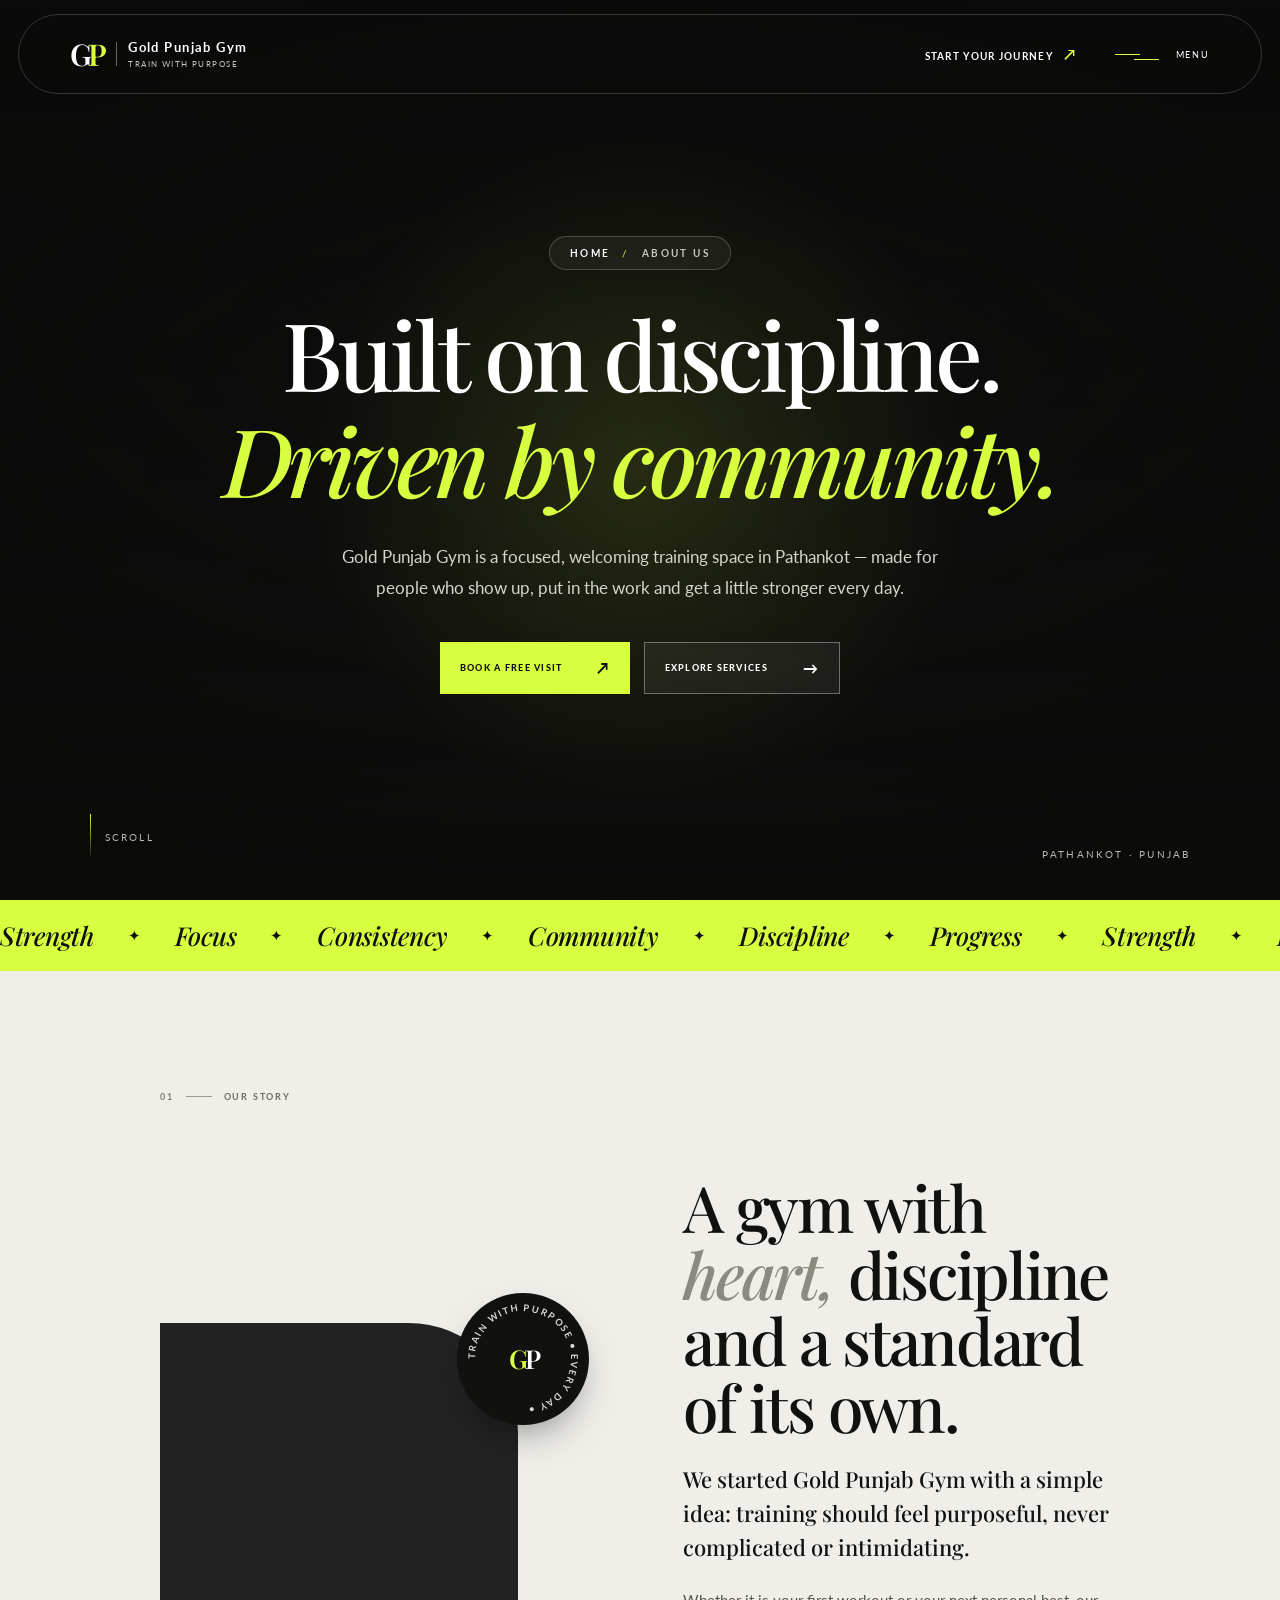
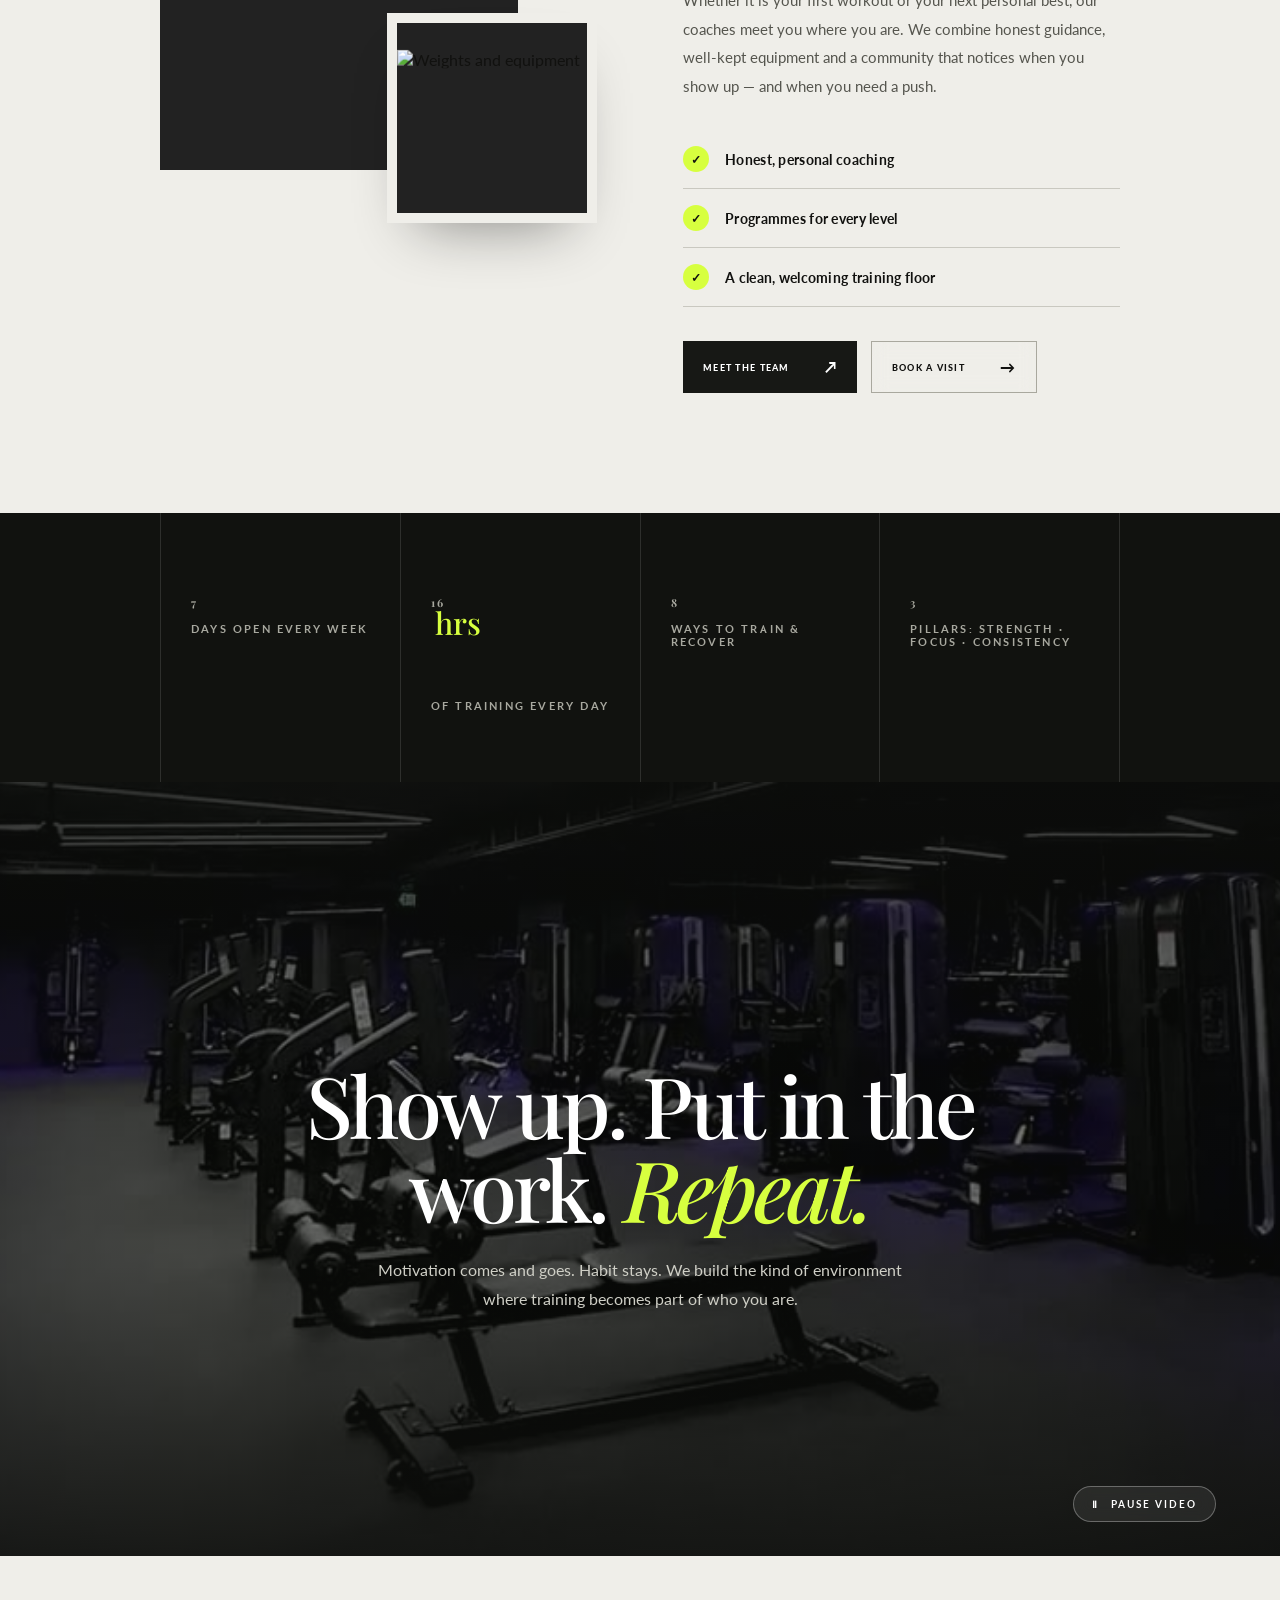
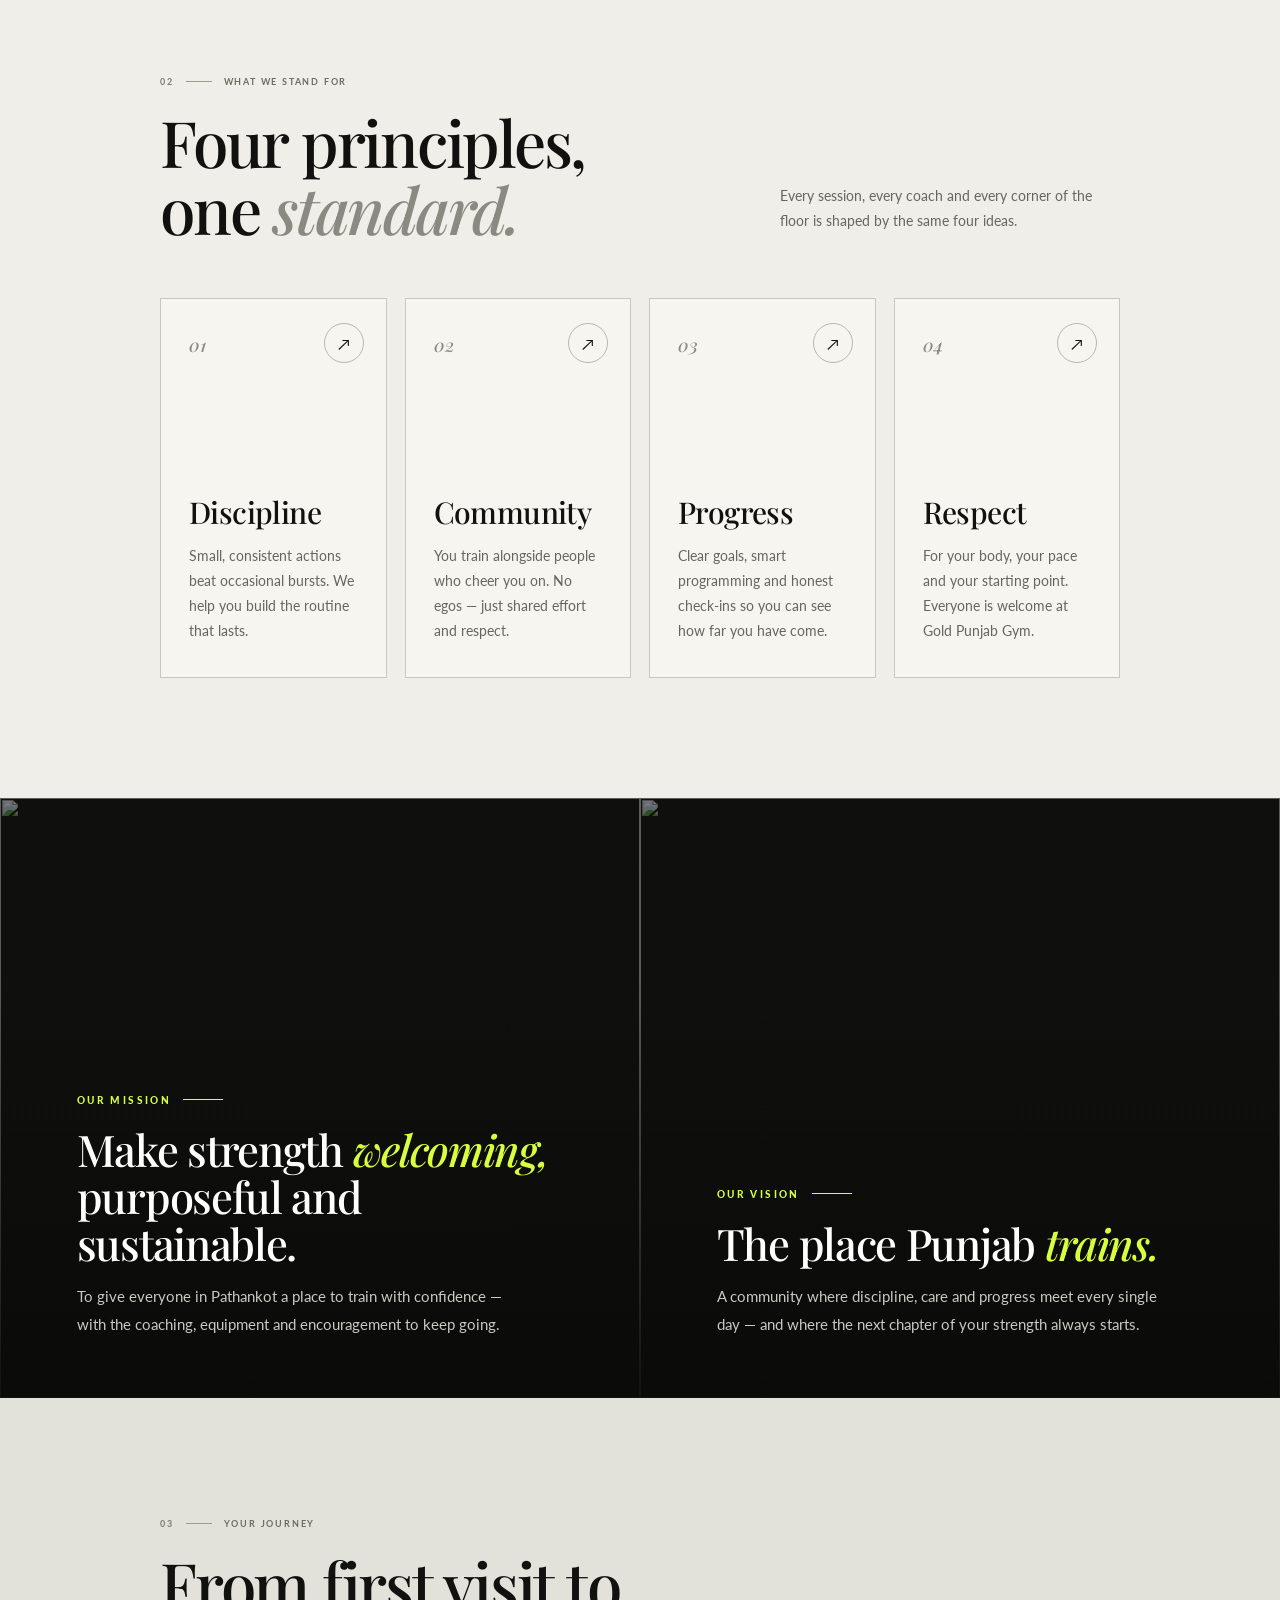
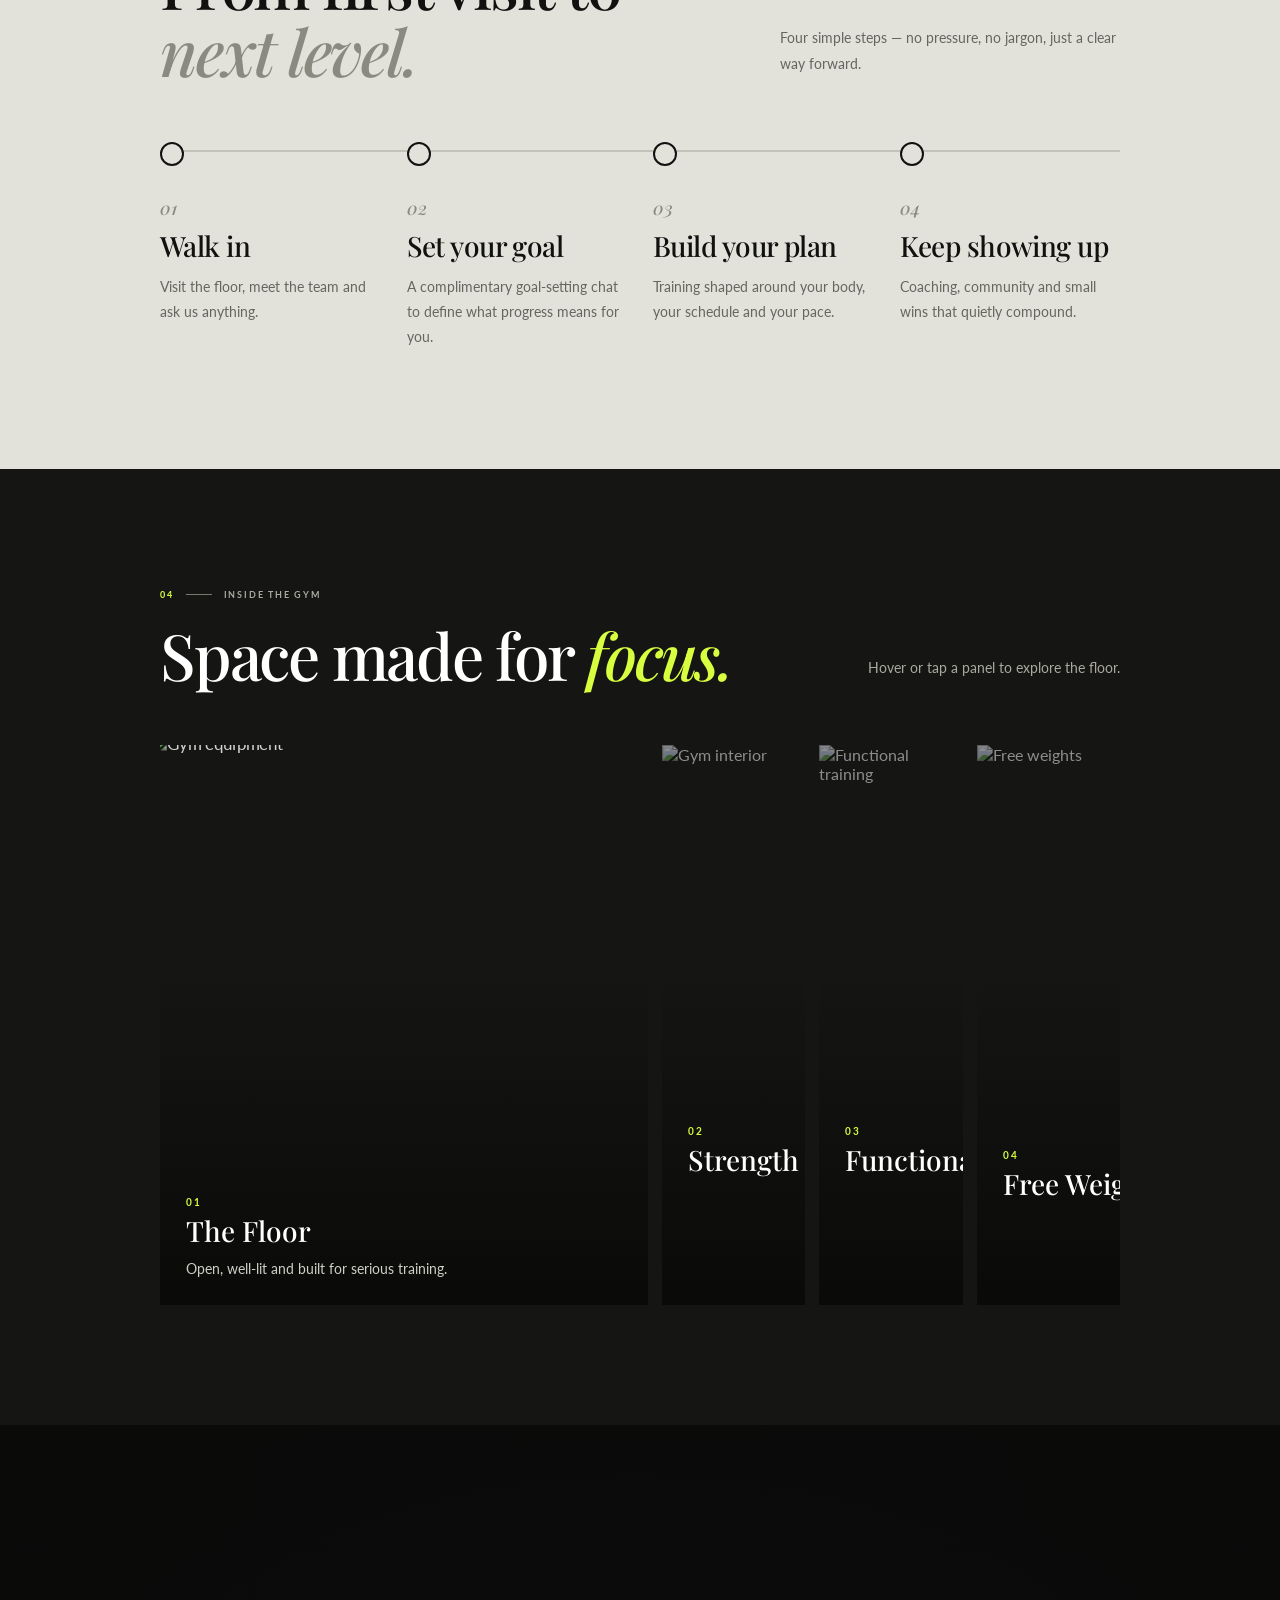
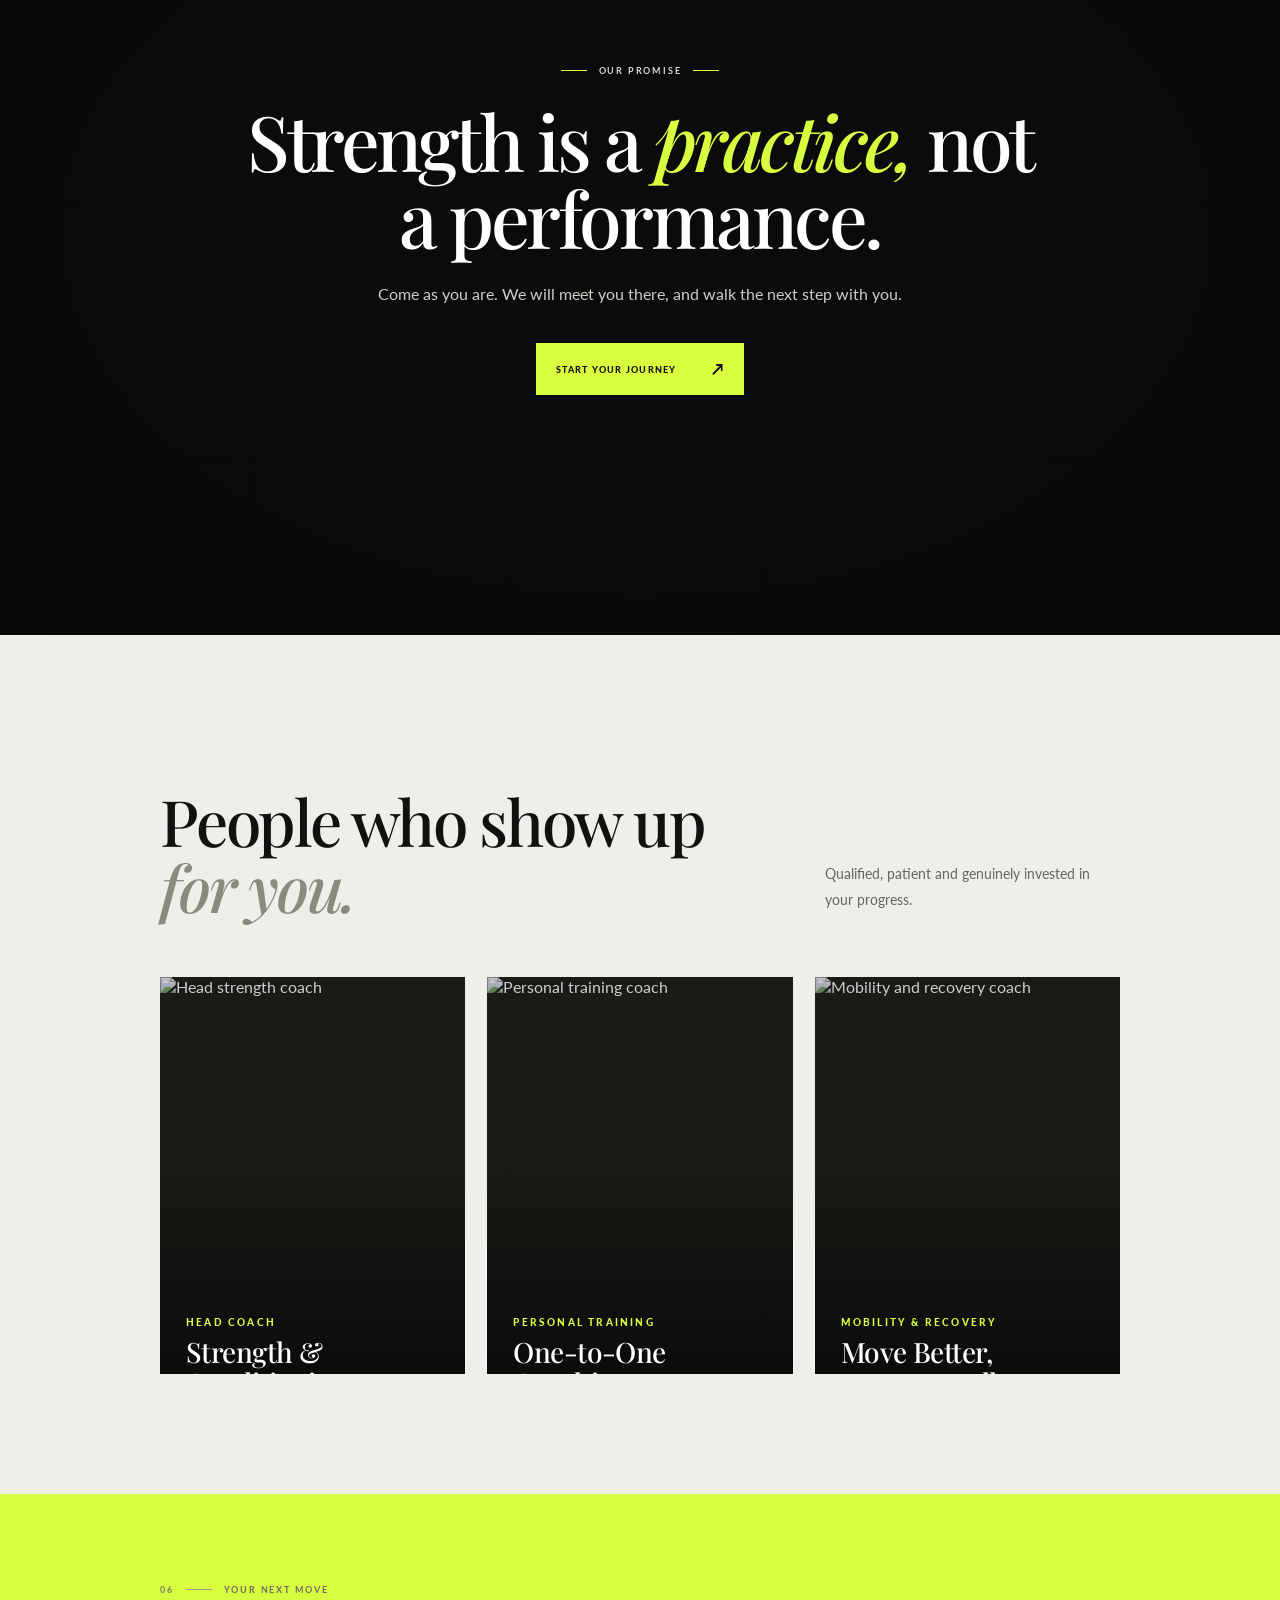
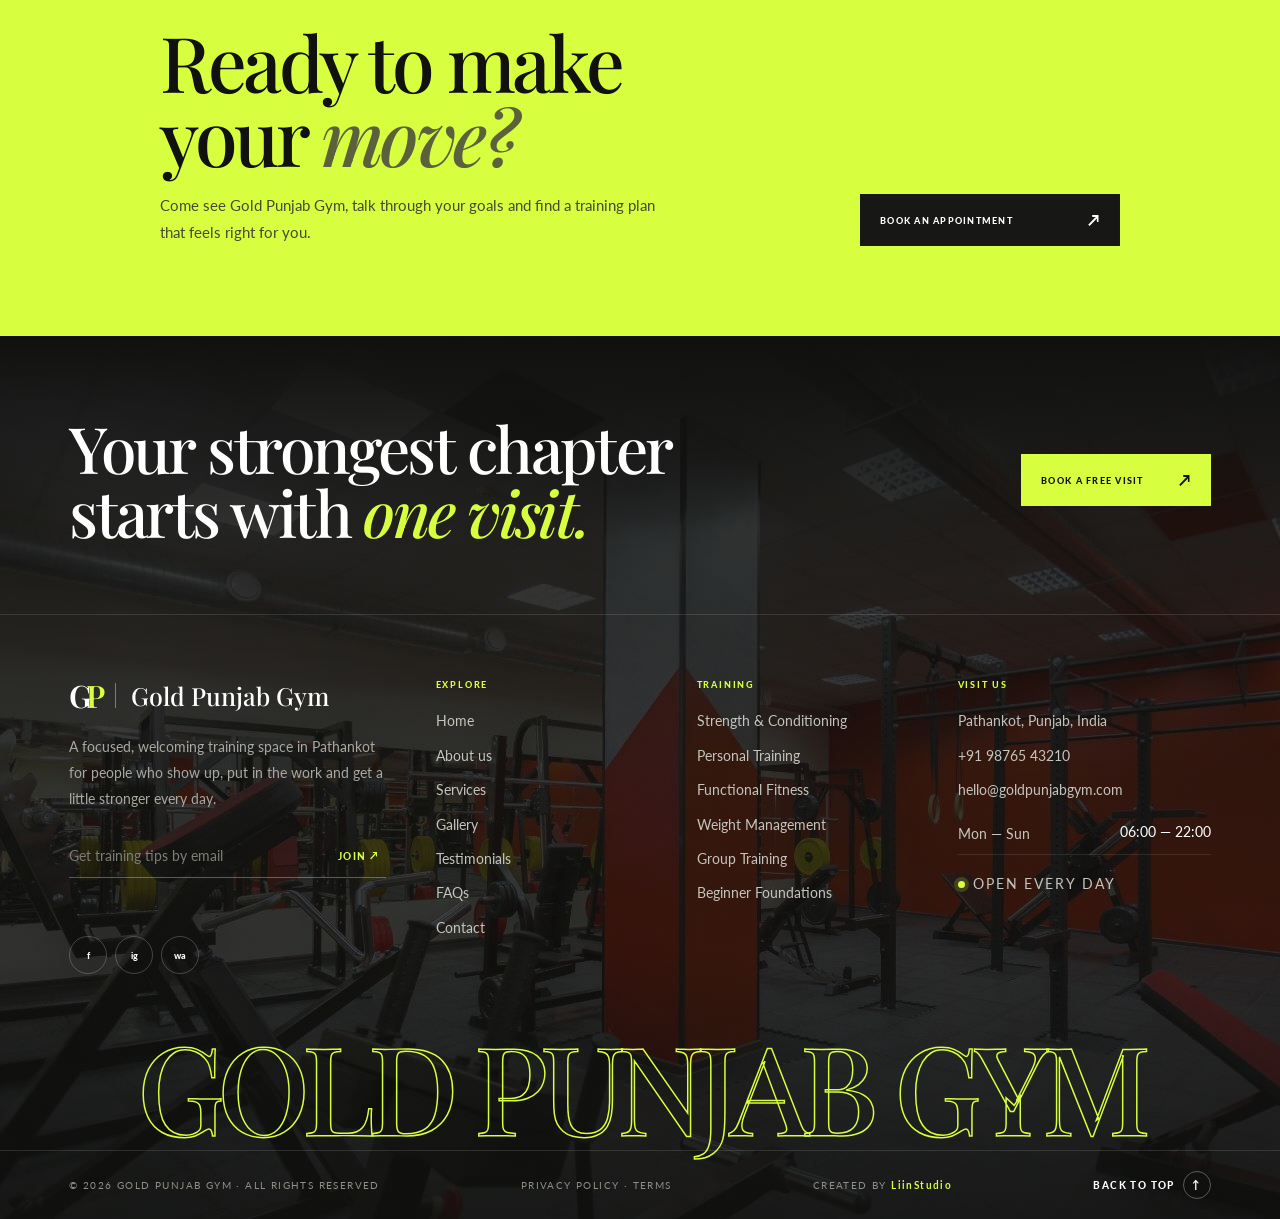
==== commit 176d4c9f: "footer video delelte add simple image" ====
--- a/about.html
+++ b/about.html
@@ -347,8 +347,9 @@
       </section>
     </main>
     <footer class="footer">
-      <div class="ft-veil" aria-hidden="true"><video class="ft-video" src="assets/footer-bg.mp4"
-          poster="assets/footer-poster.jpg" muted loop playsinline preload="none" tabindex="-1"></video></div>
+      <div class="ft-veil" aria-hidden="true">
+        <img src="imgs/footer.jpg" alt="">
+      </div>
       <div class="ft-cta">
         <h3>Your strongest chapter<br>starts with <em>one visit.</em></h3><button
           class="button button-light js-appointment">BOOK A FREE VISIT <span>↗</span></button>
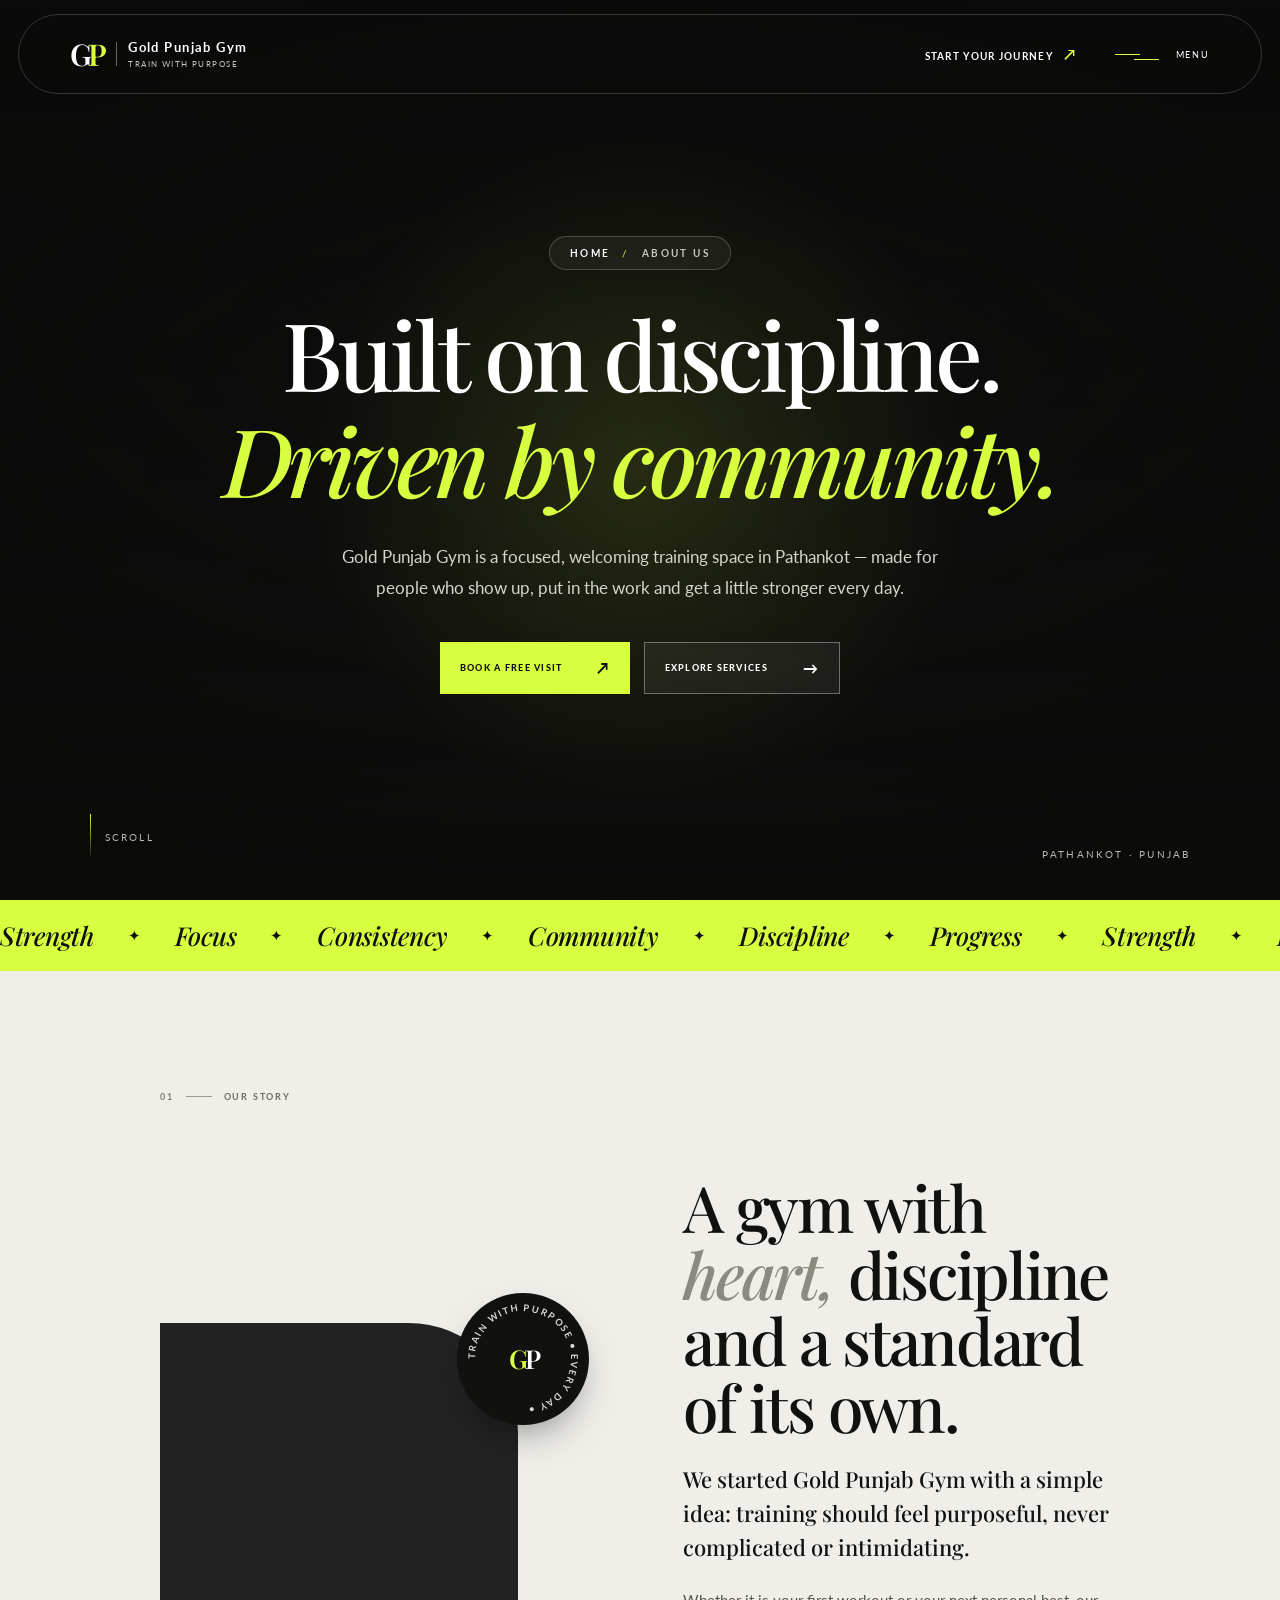
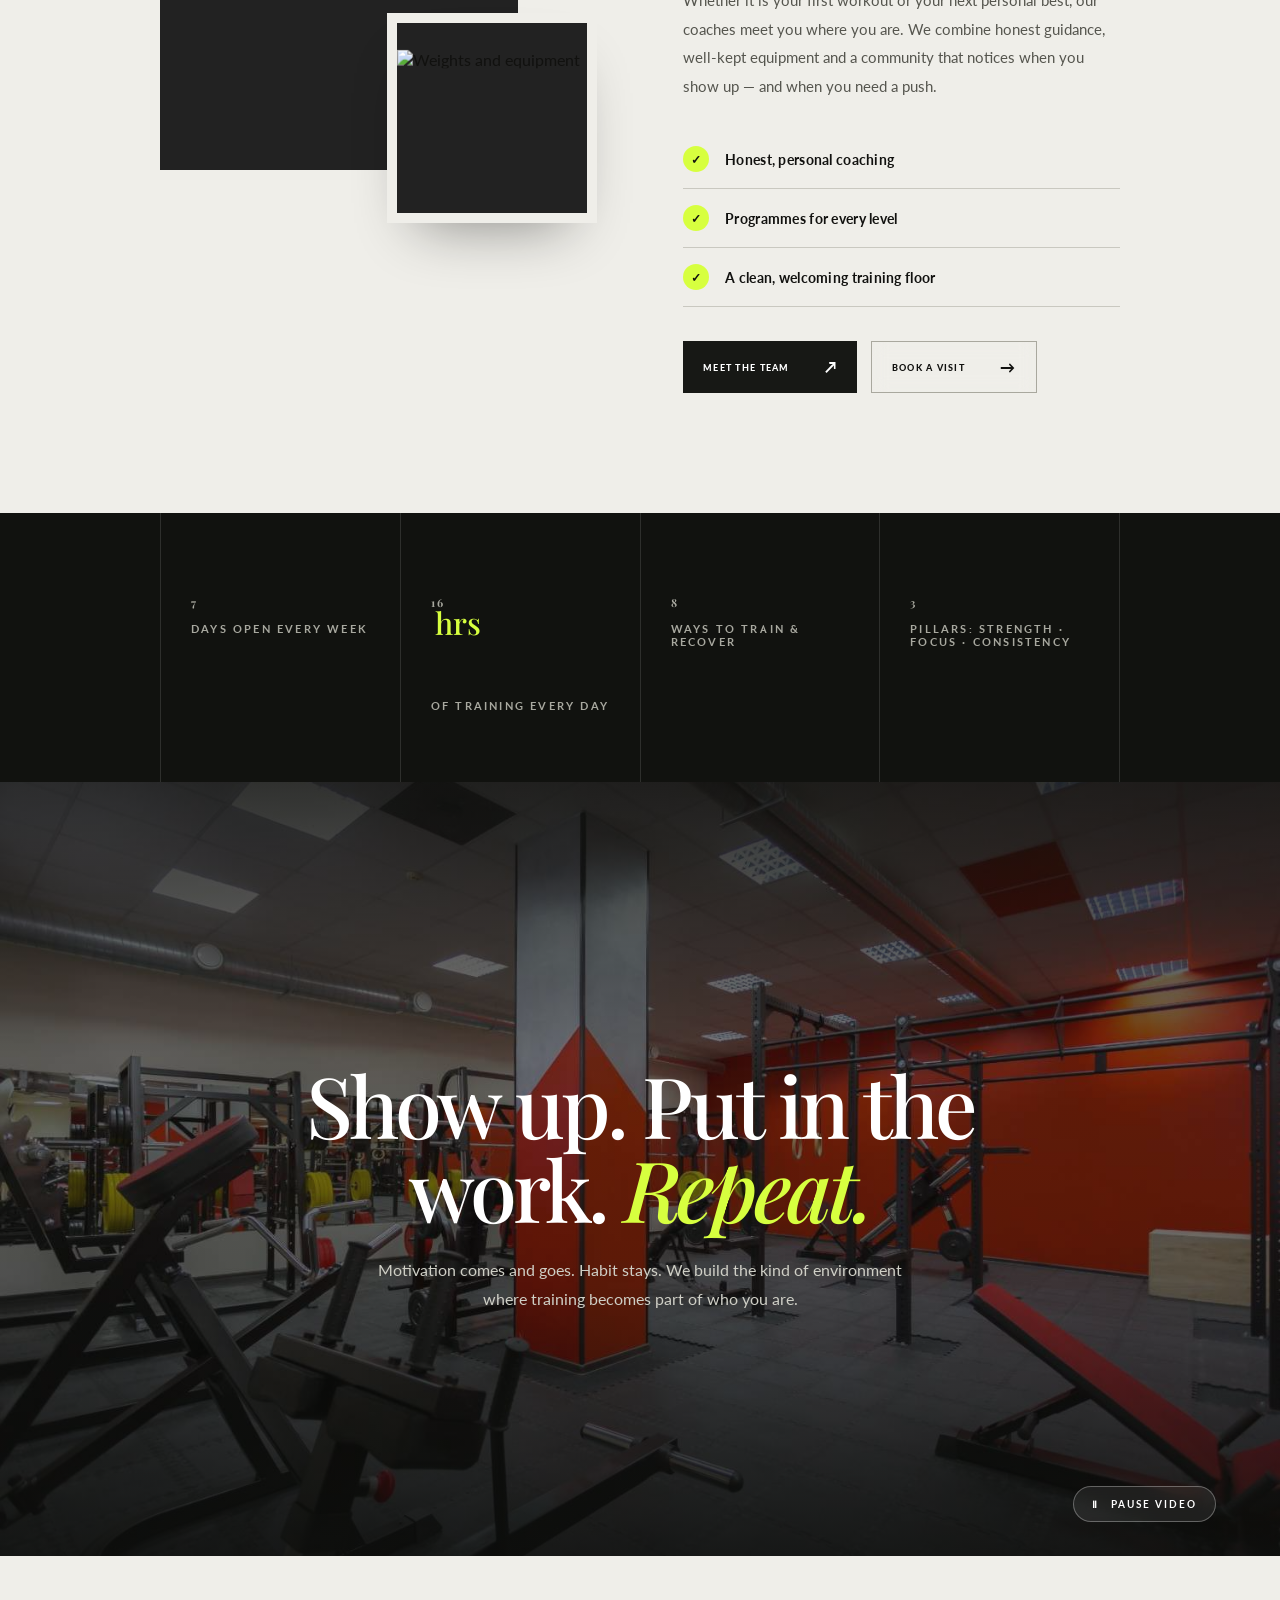
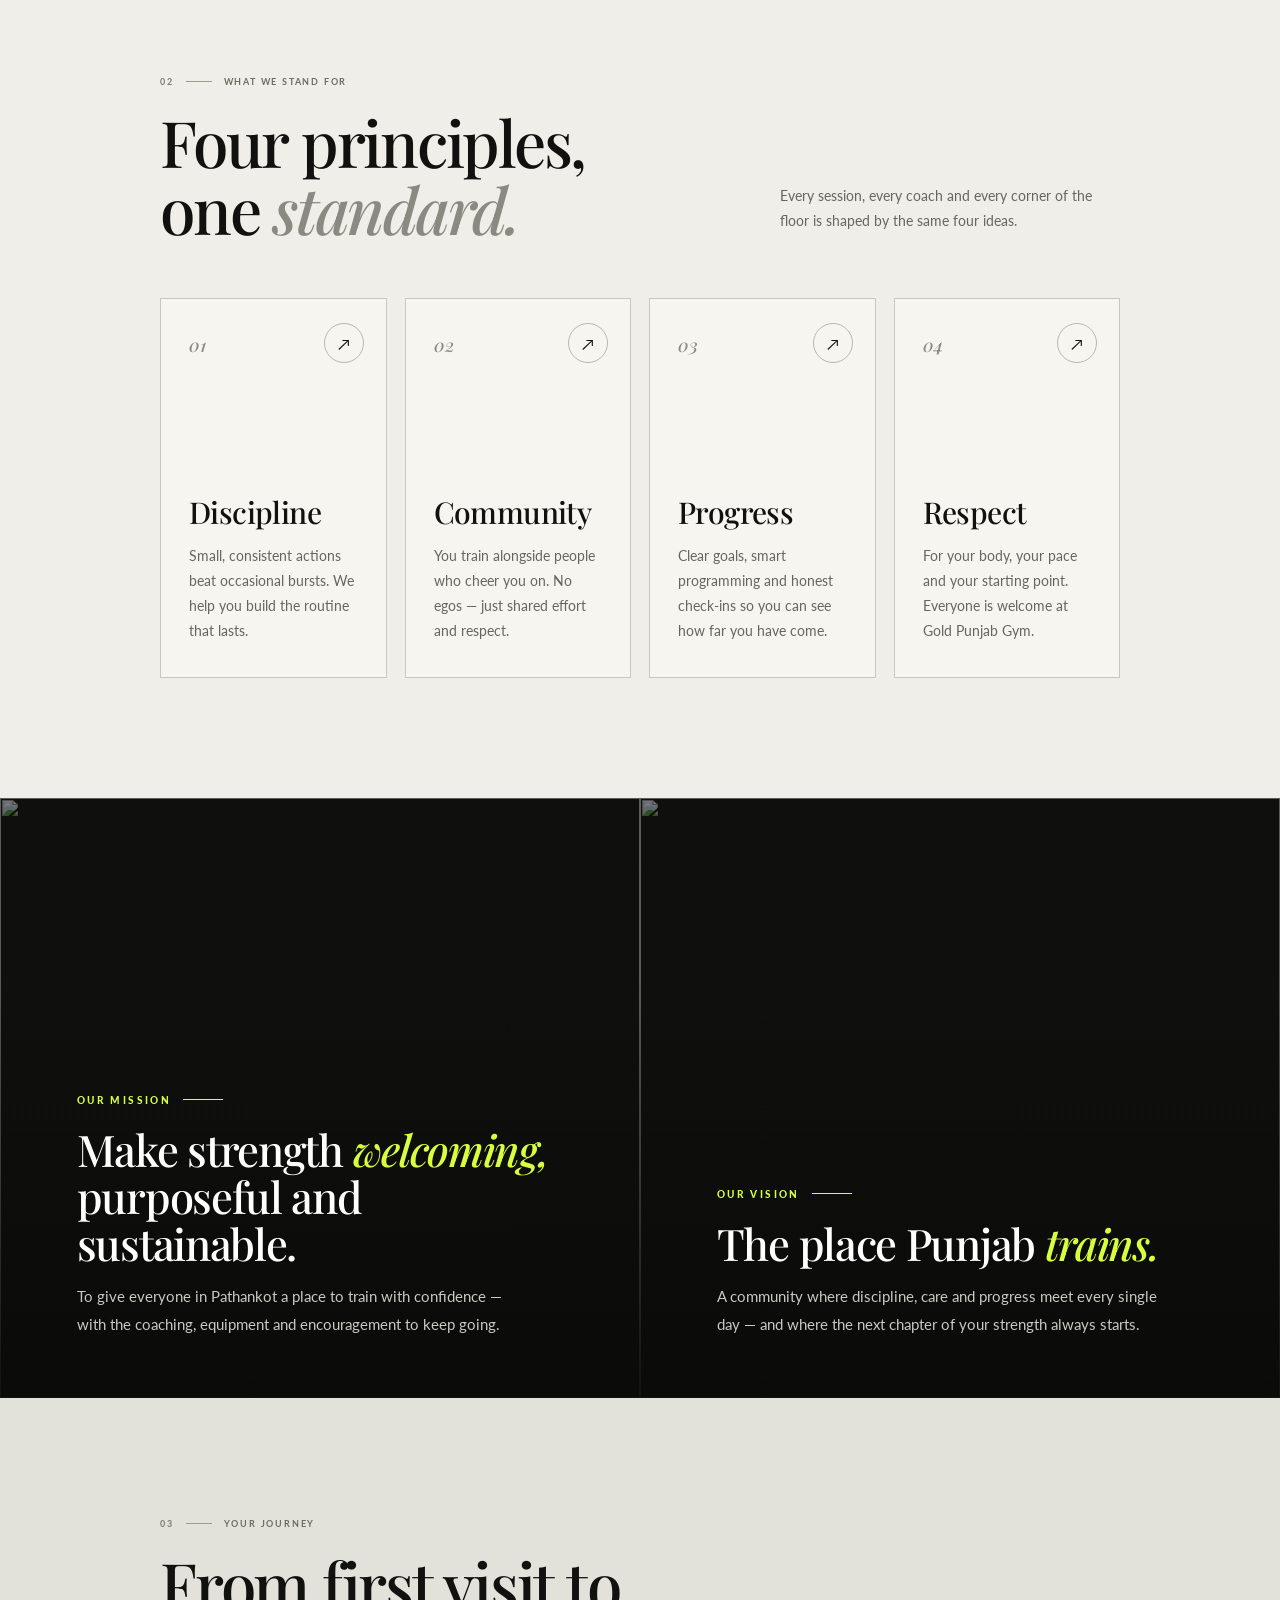
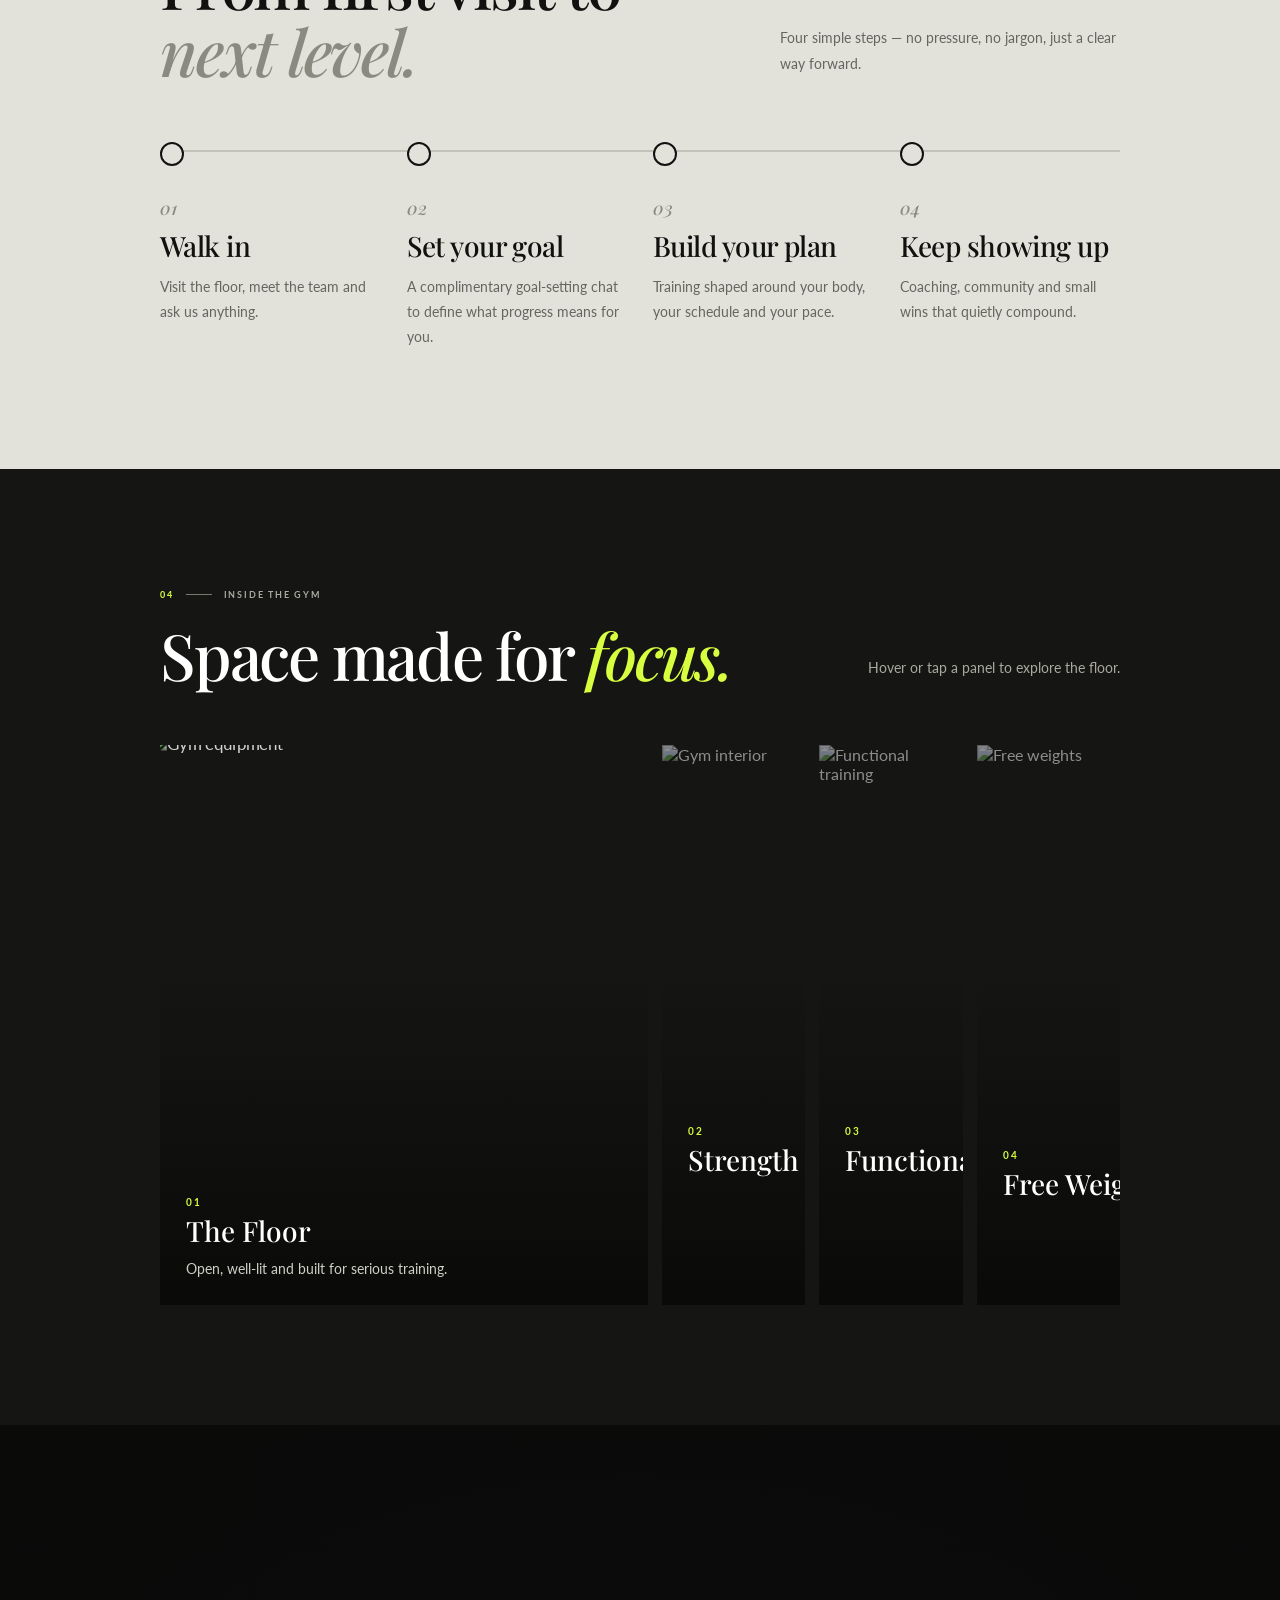
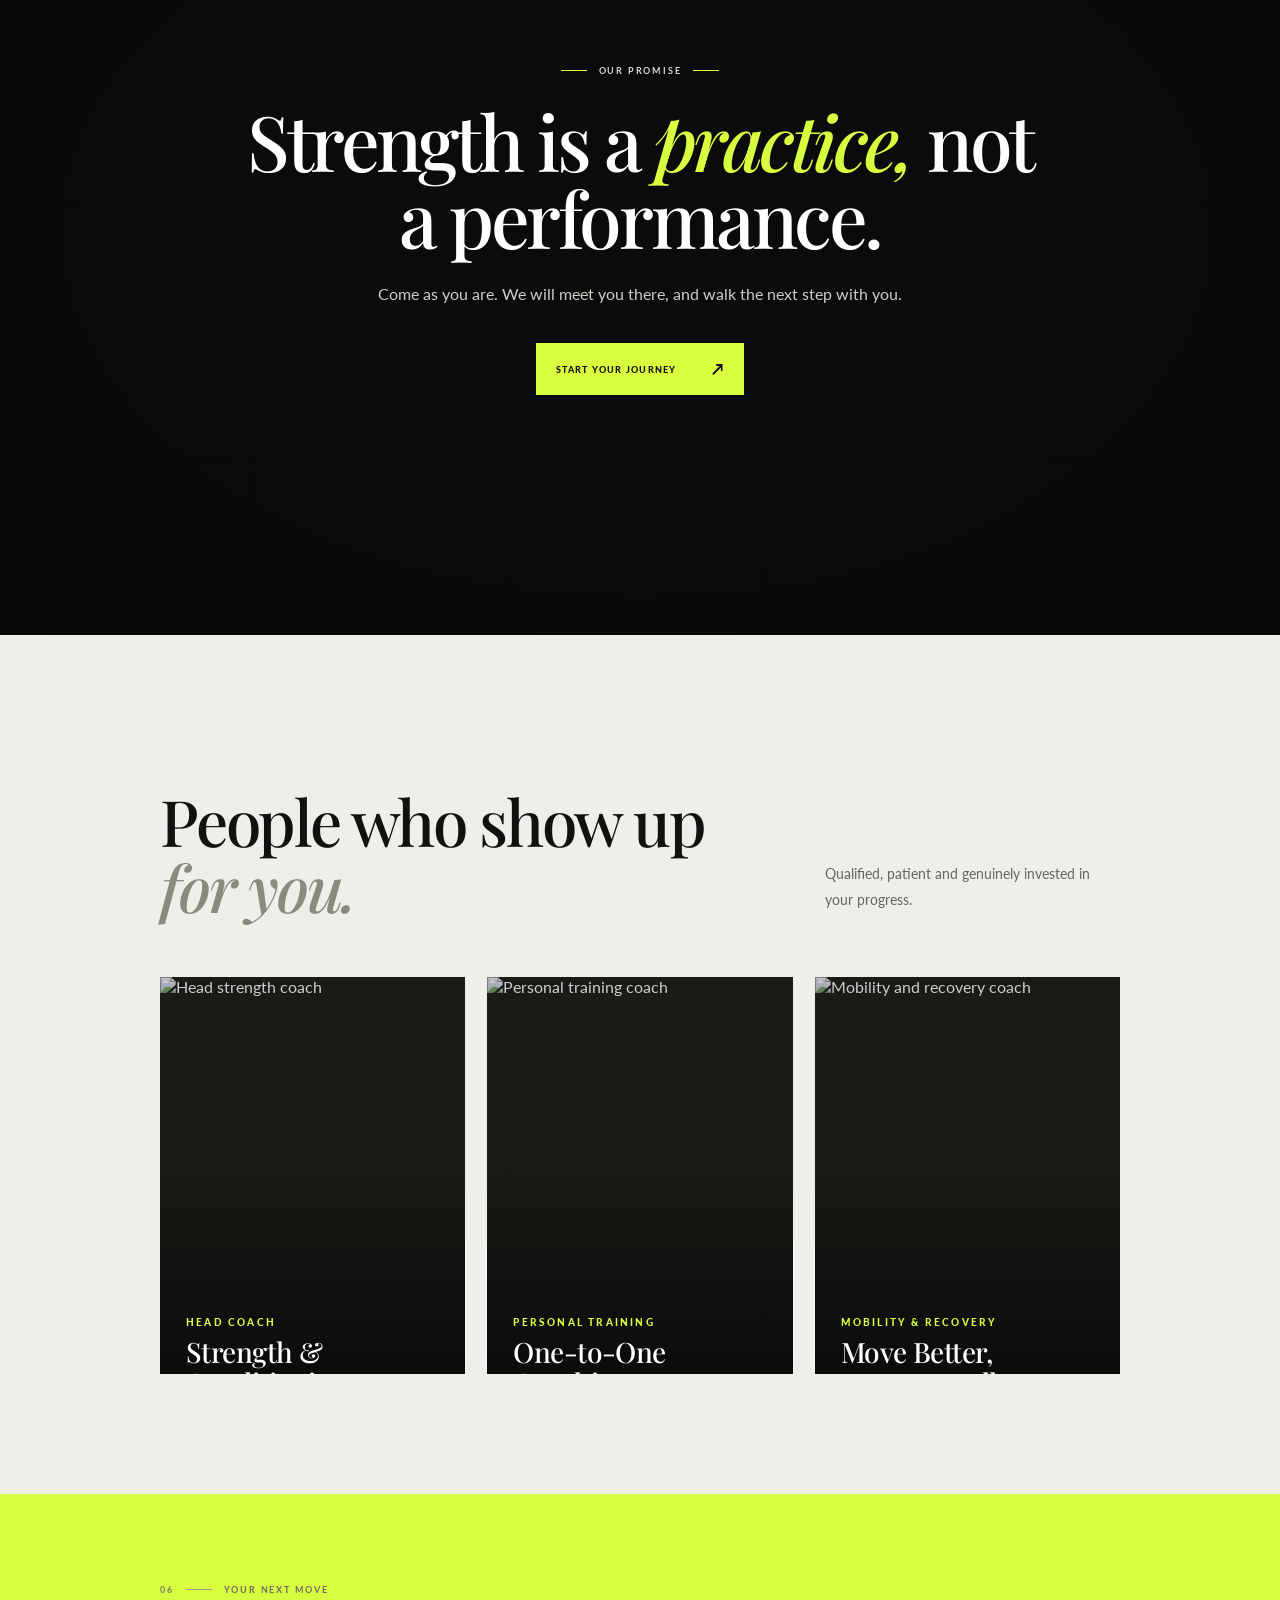
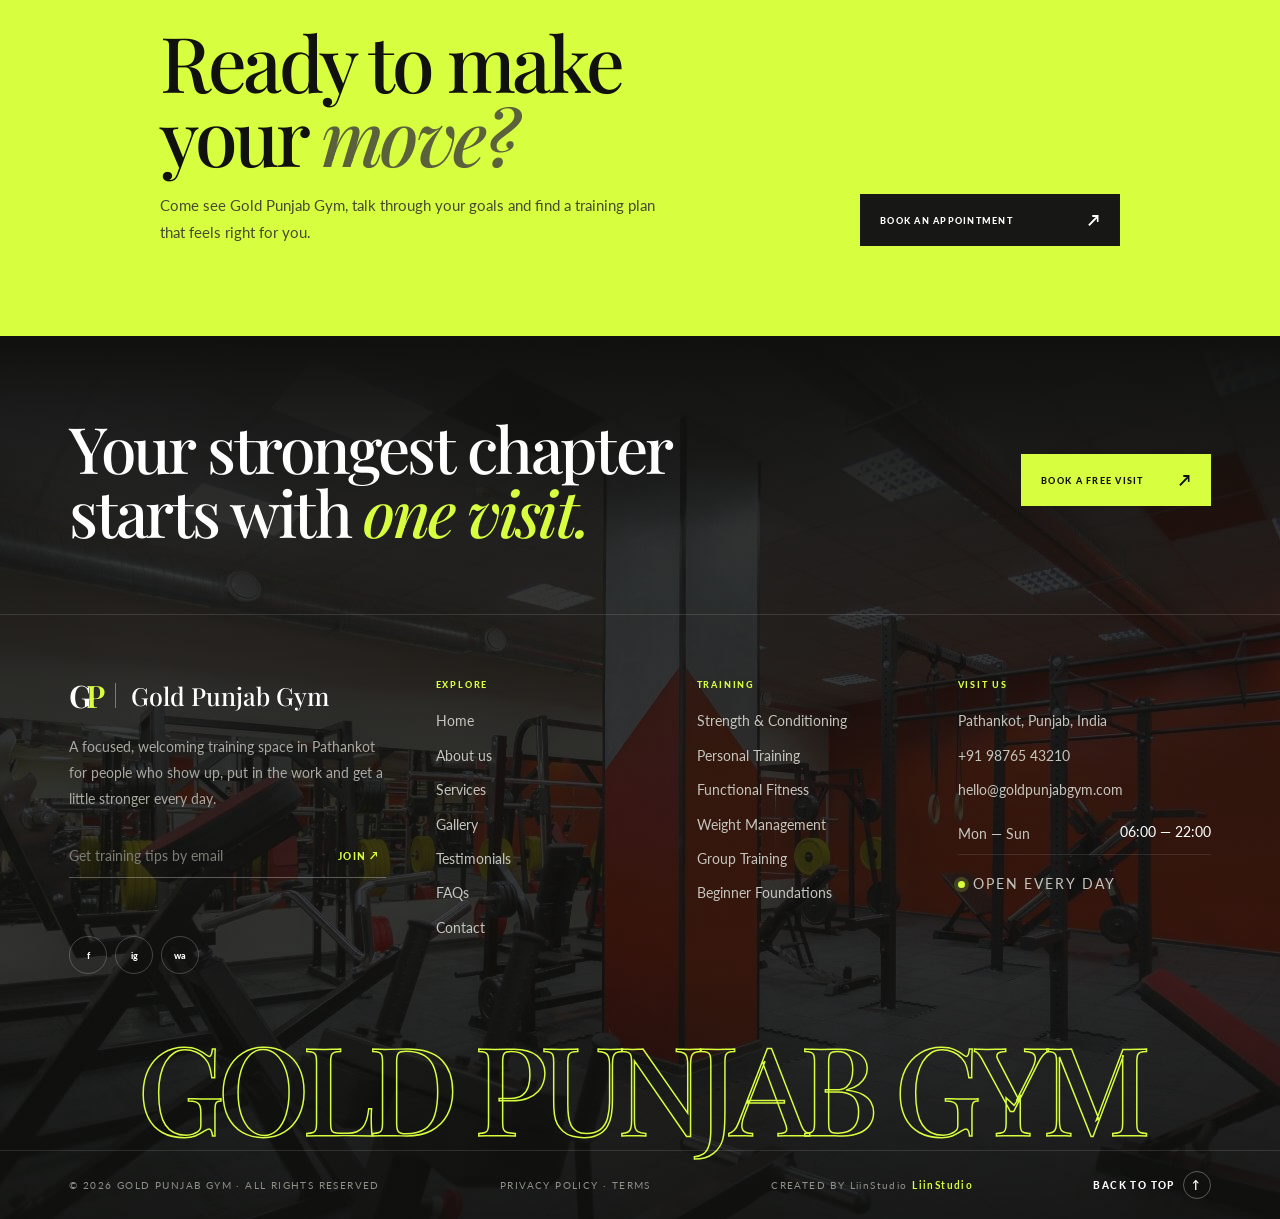
==== commit ccfe29e9: "gallery update and image add on" ====
--- a/about.html
+++ b/about.html
@@ -348,7 +348,7 @@
     </main>
     <footer class="footer">
       <div class="ft-veil" aria-hidden="true">
-        <img src="imgs/footer.jpg" alt="">
+        <img src="assets/footer-poster.jpg" alt="">
       </div>
       <div class="ft-cta">
         <h3>Your strongest chapter<br>starts with <em>one visit.</em></h3><button
@@ -388,7 +388,7 @@
       </div>
       <div class="ft-word" aria-hidden="true">GOLD PUNJAB GYM</div>
       <div class="footer-bottom"><span>© 2026 GOLD PUNJAB GYM · ALL RIGHTS RESERVED</span><span>PRIVACY POLICY ·
-          TERMS</span><span>CREATED BY <b>LiinStudio</b></span><a href="#home" class="ft-top">BACK TO TOP <i>↑</i></a>
+          TERMS</span><span>CREATED BY <a href="https://liinstudio.netlify.app/" target="_blank" rel="noopener">LiinStudio</a> <b>LiinStudio</b></span><a href="#home" class="ft-top">BACK TO TOP <i>↑</i></a>
       </div>
     </footer>
   </div>
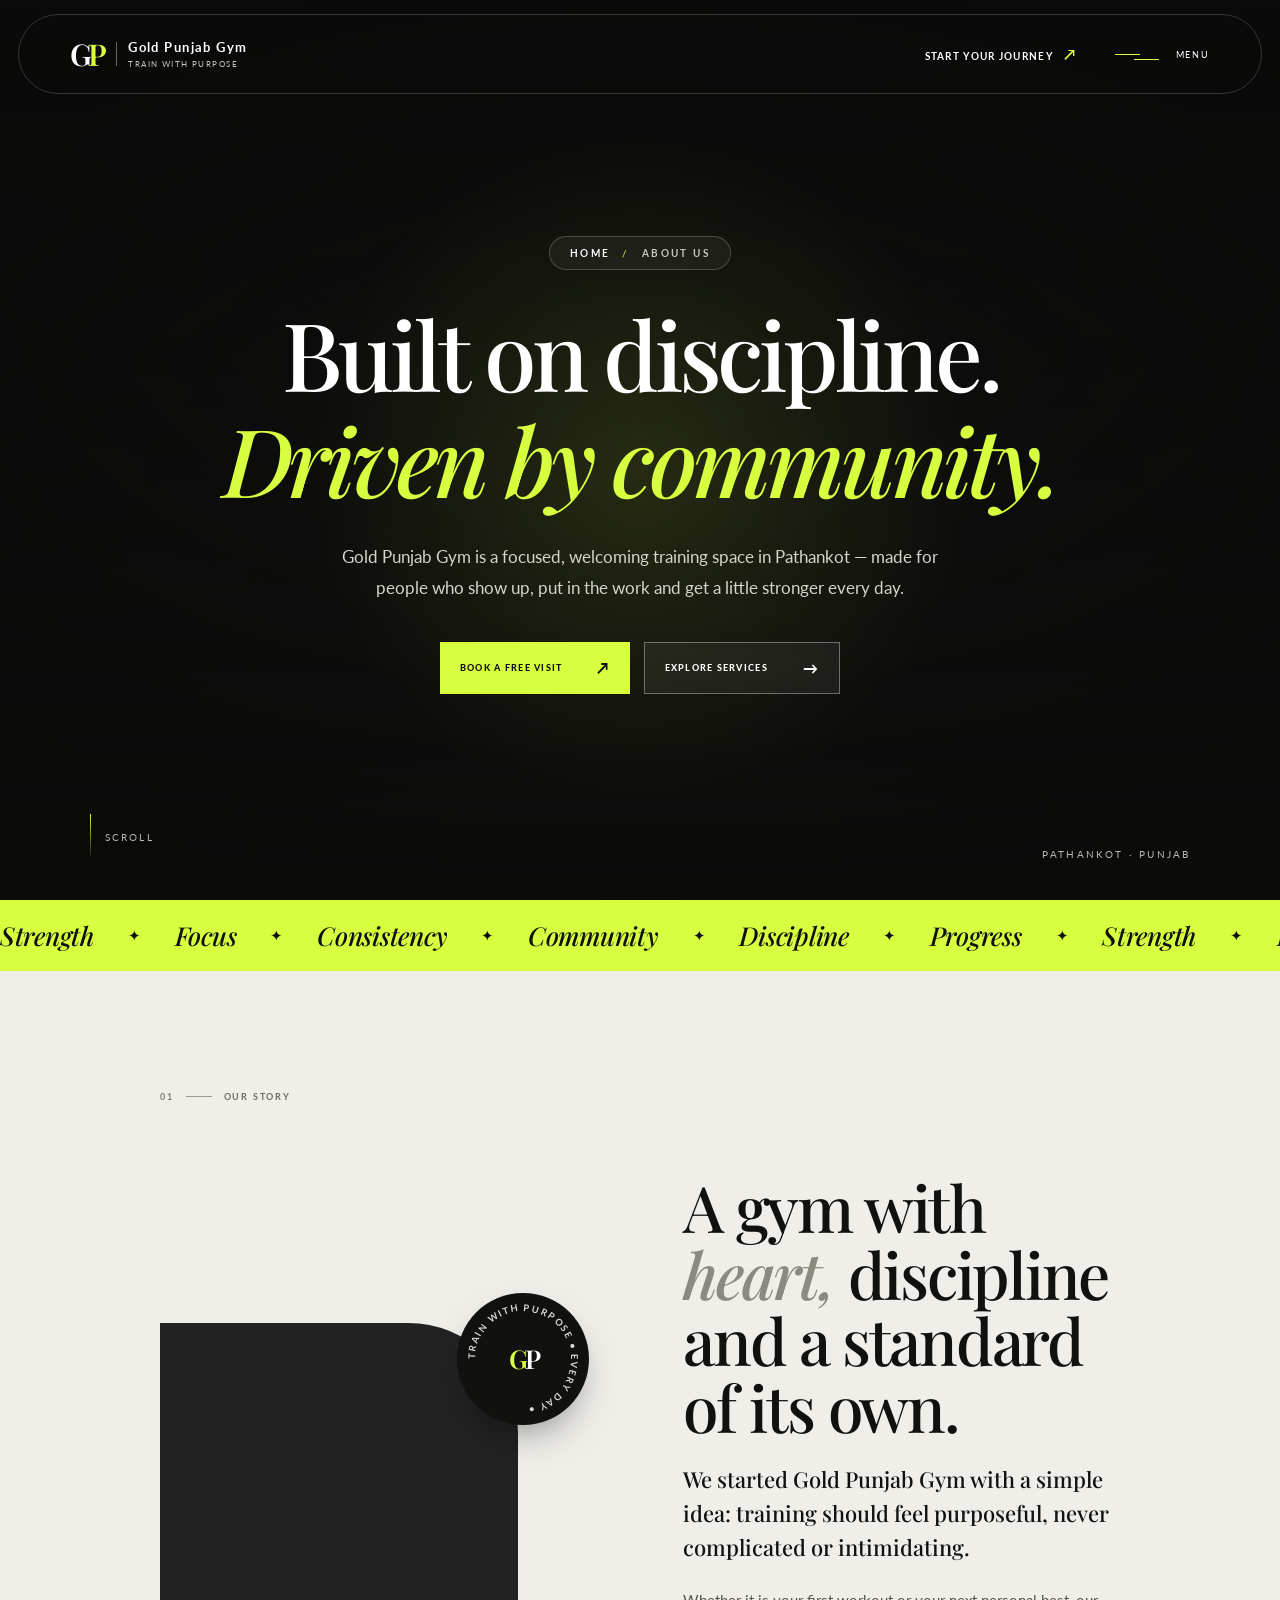
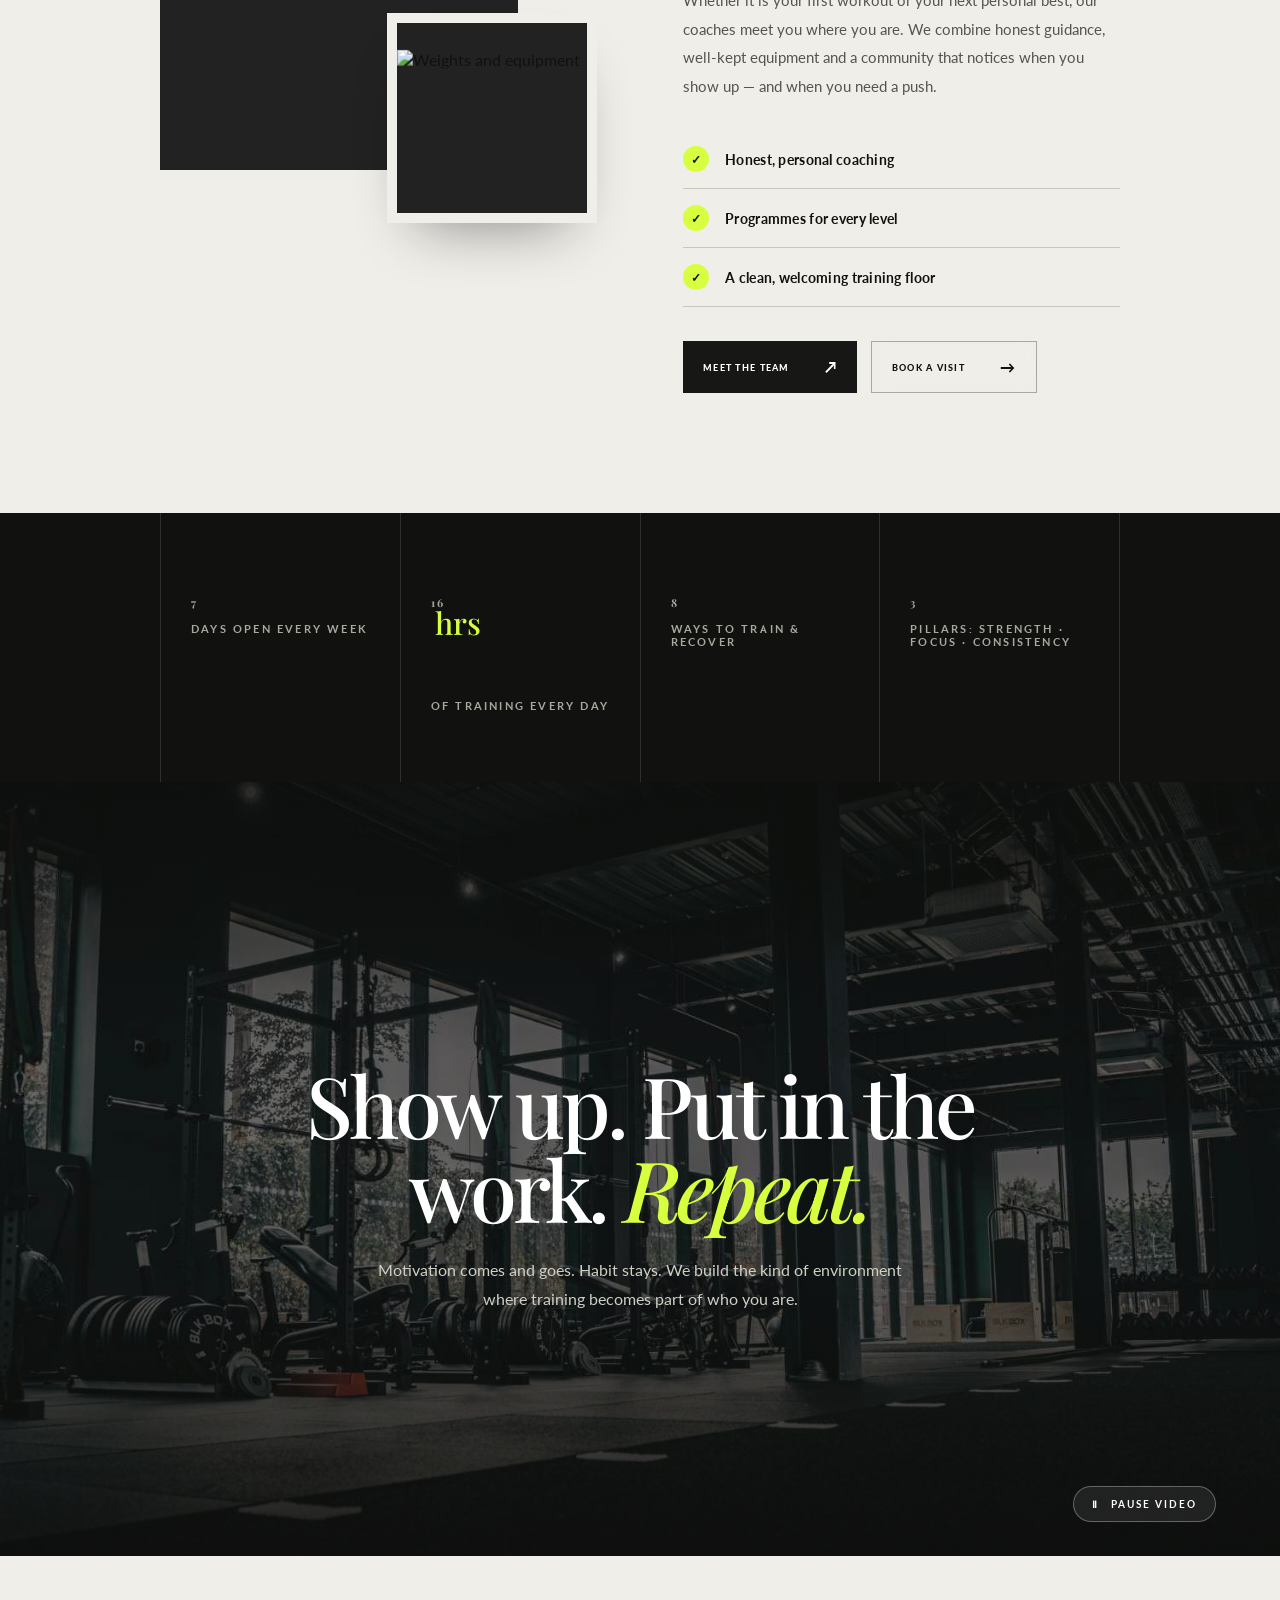
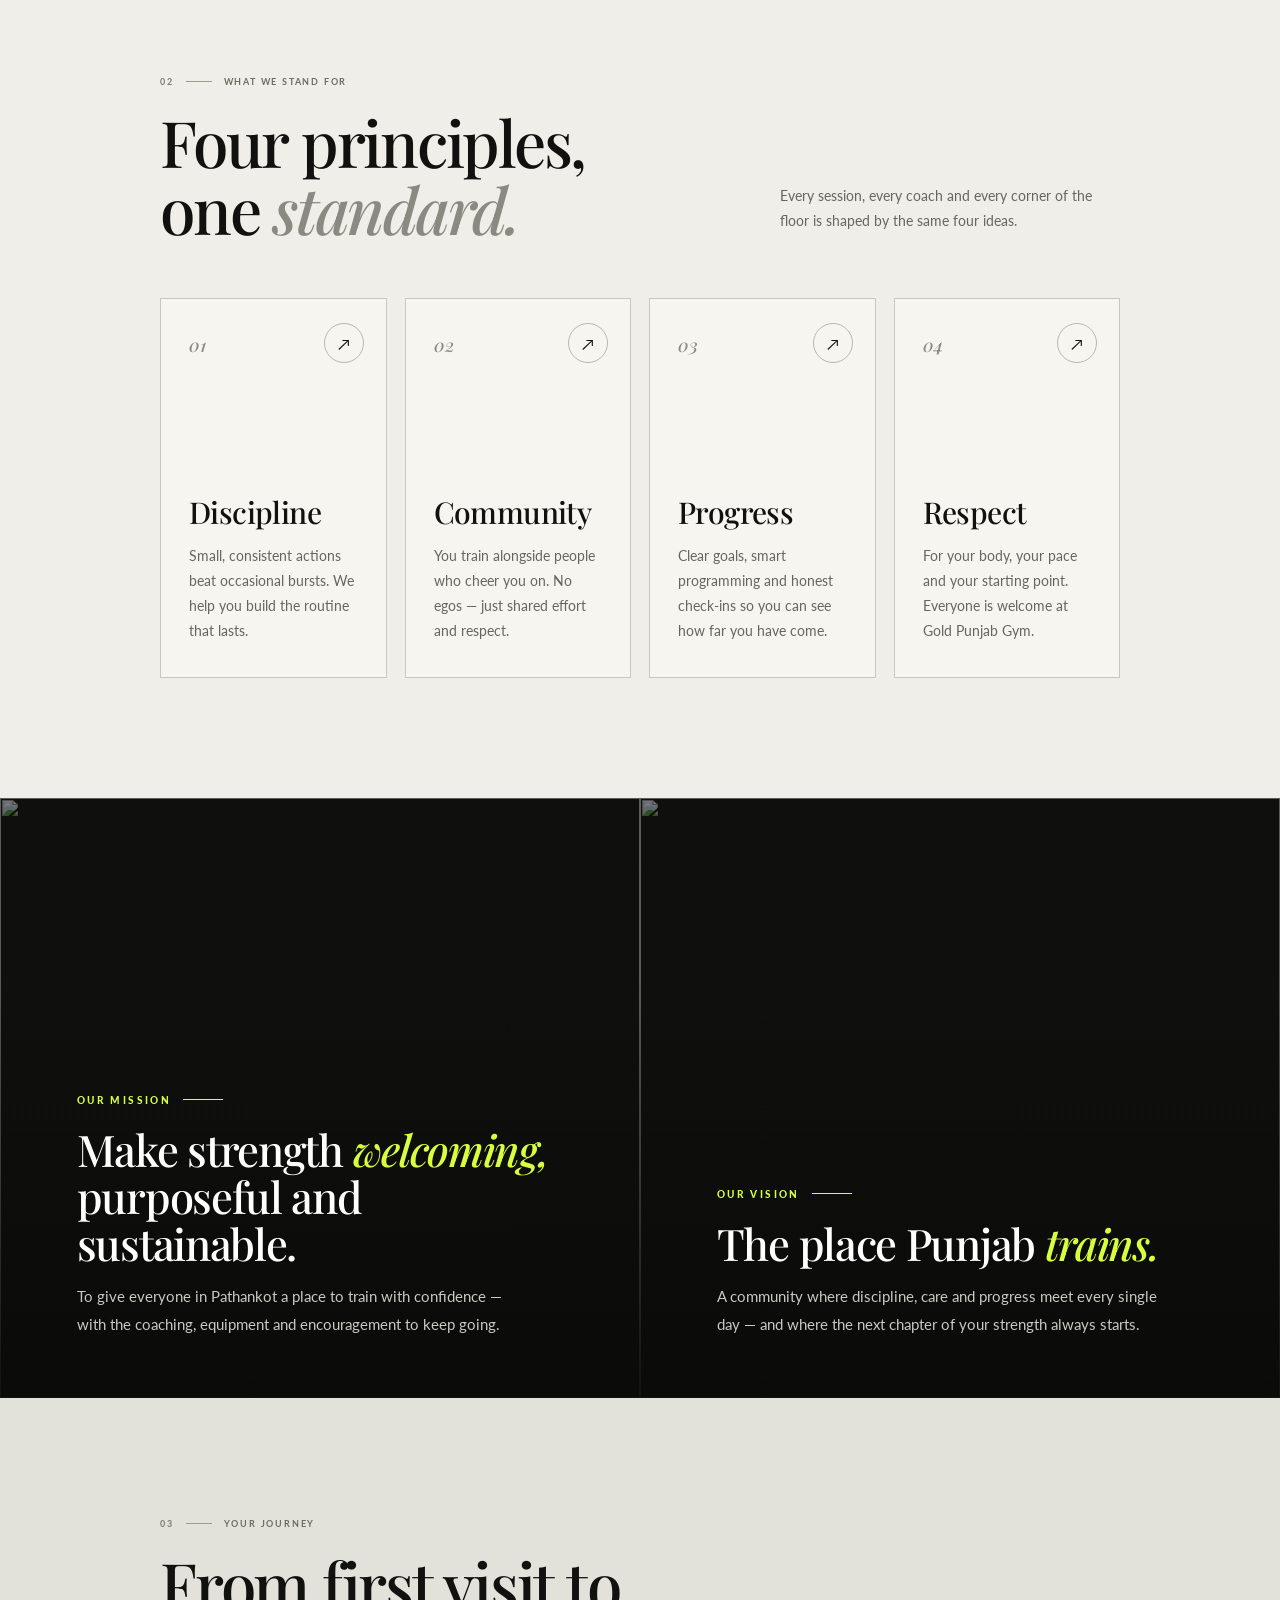
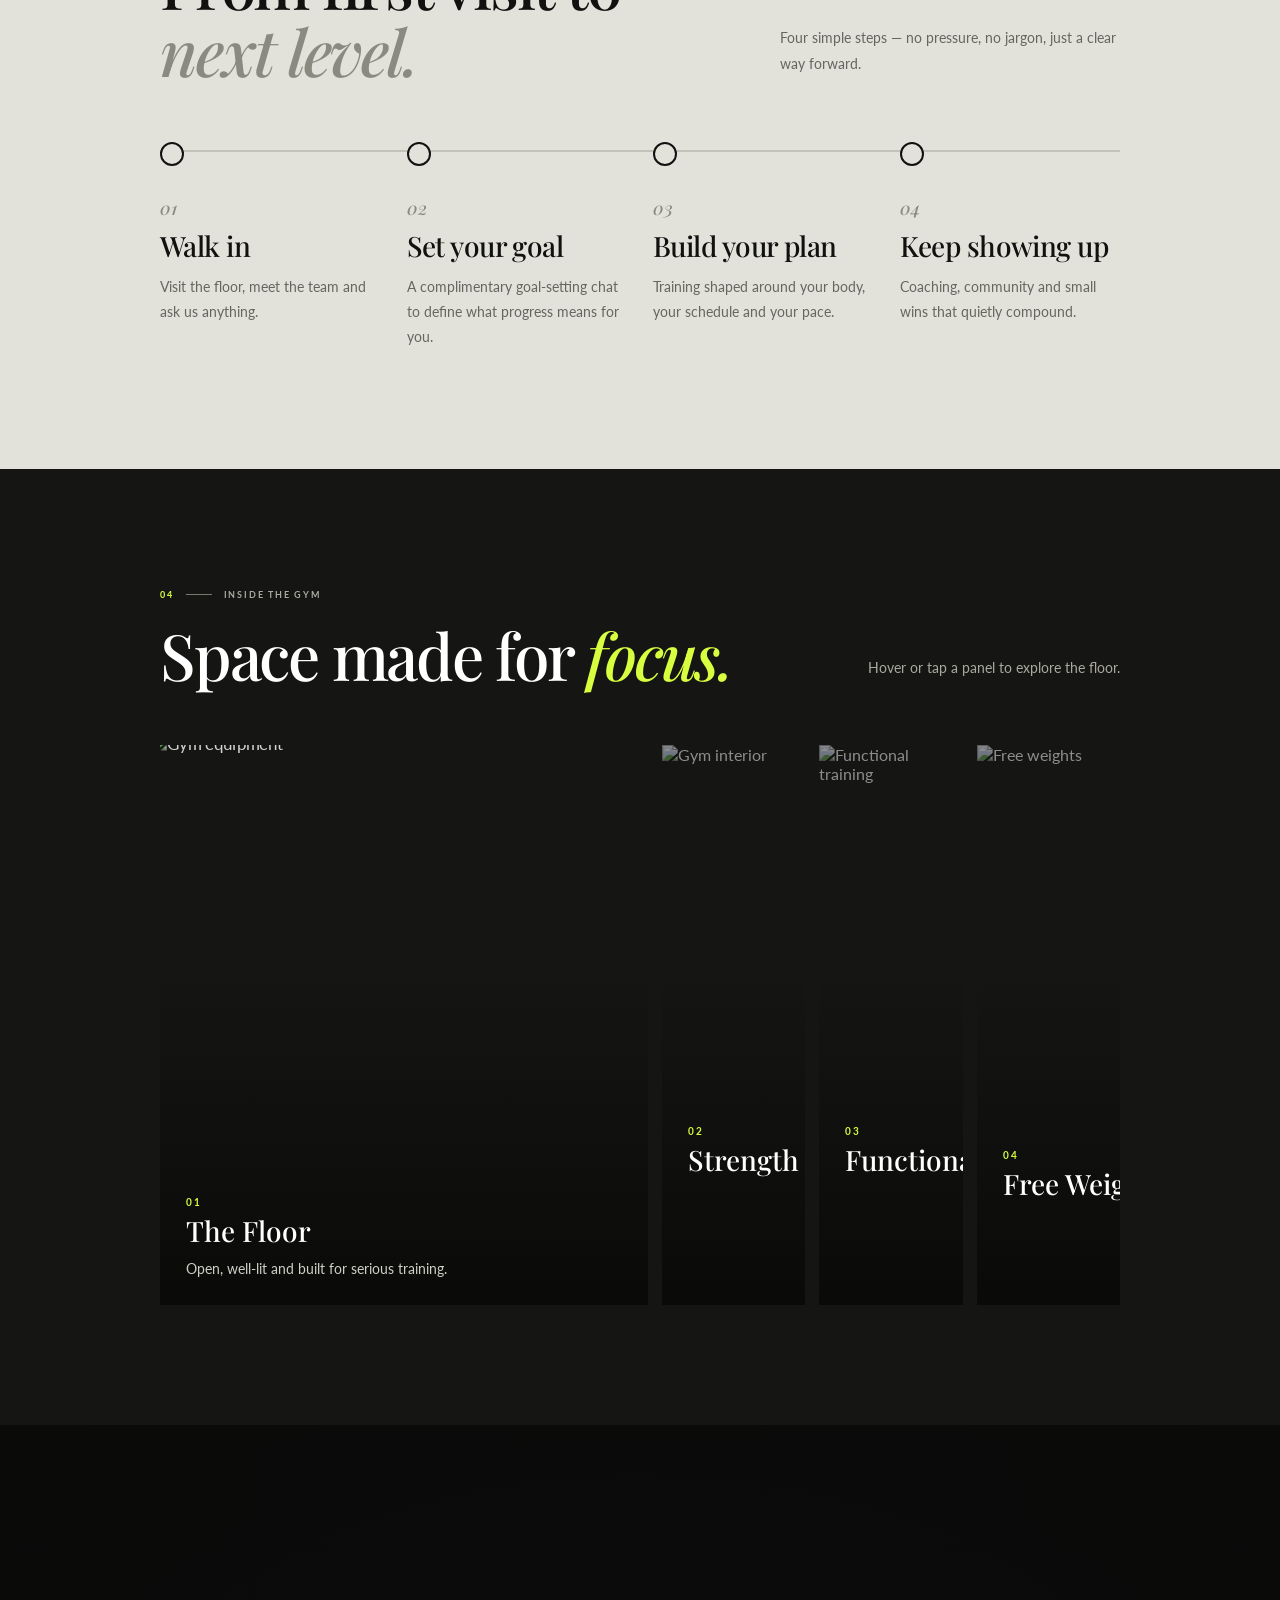
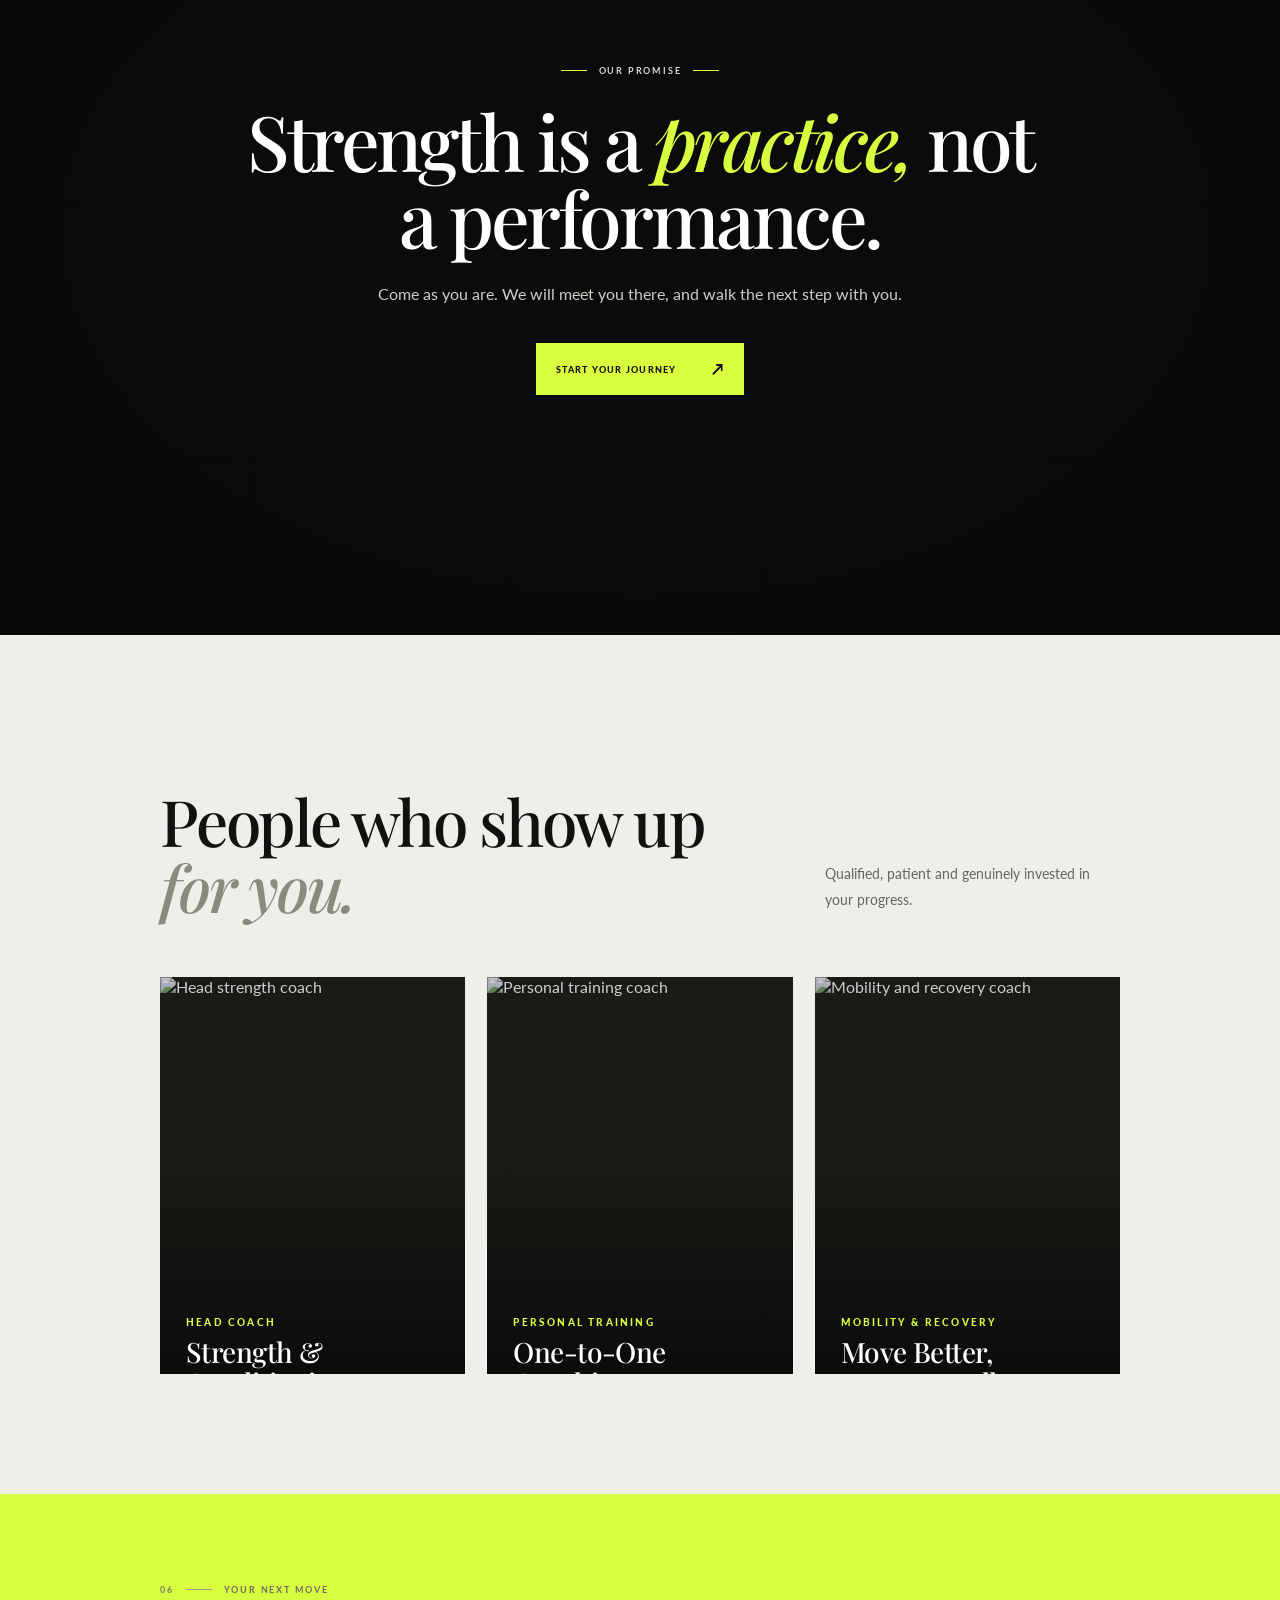
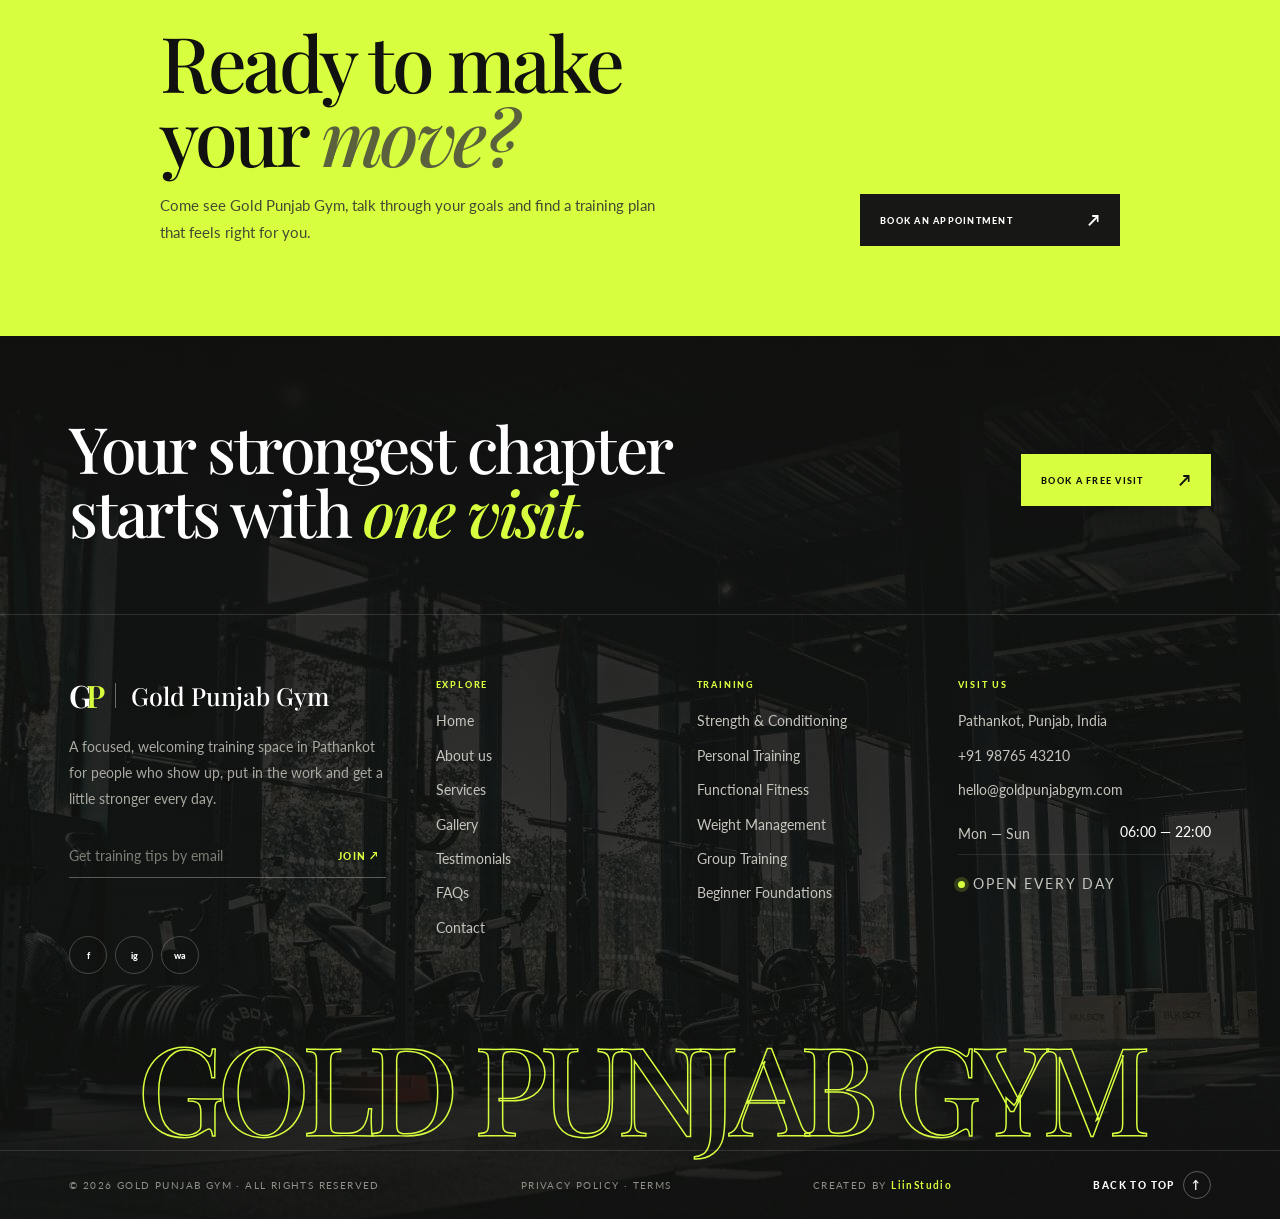
==== commit 89b6938f: "all files footer update" ====
--- a/about.html
+++ b/about.html
@@ -388,7 +388,7 @@
       </div>
       <div class="ft-word" aria-hidden="true">GOLD PUNJAB GYM</div>
       <div class="footer-bottom"><span>© 2026 GOLD PUNJAB GYM · ALL RIGHTS RESERVED</span><span>PRIVACY POLICY ·
-          TERMS</span><span>CREATED BY <a href="https://liinstudio.netlify.app/" target="_blank" rel="noopener">LiinStudio</a> <b>LiinStudio</b></span><a href="#home" class="ft-top">BACK TO TOP <i>↑</i></a>
+          TERMS</span><span>CREATED BY <a href="https://liinstudio.netlify.app/" target="_blank" rel="noopener"><b>LiinStudio</b></a> </span><a href="#home" class="ft-top">BACK TO TOP <i>↑</i></a>
       </div>
     </footer>
   </div>
--- a/style.css
+++ b/style.css
@@ -1241,7 +1241,7 @@
 
 .testimonial-dots button {
     width: 38px;
-    height: 2px;
+    height: 3px;
     border: 0;
     background: #c9c8c0;
     padding: 0
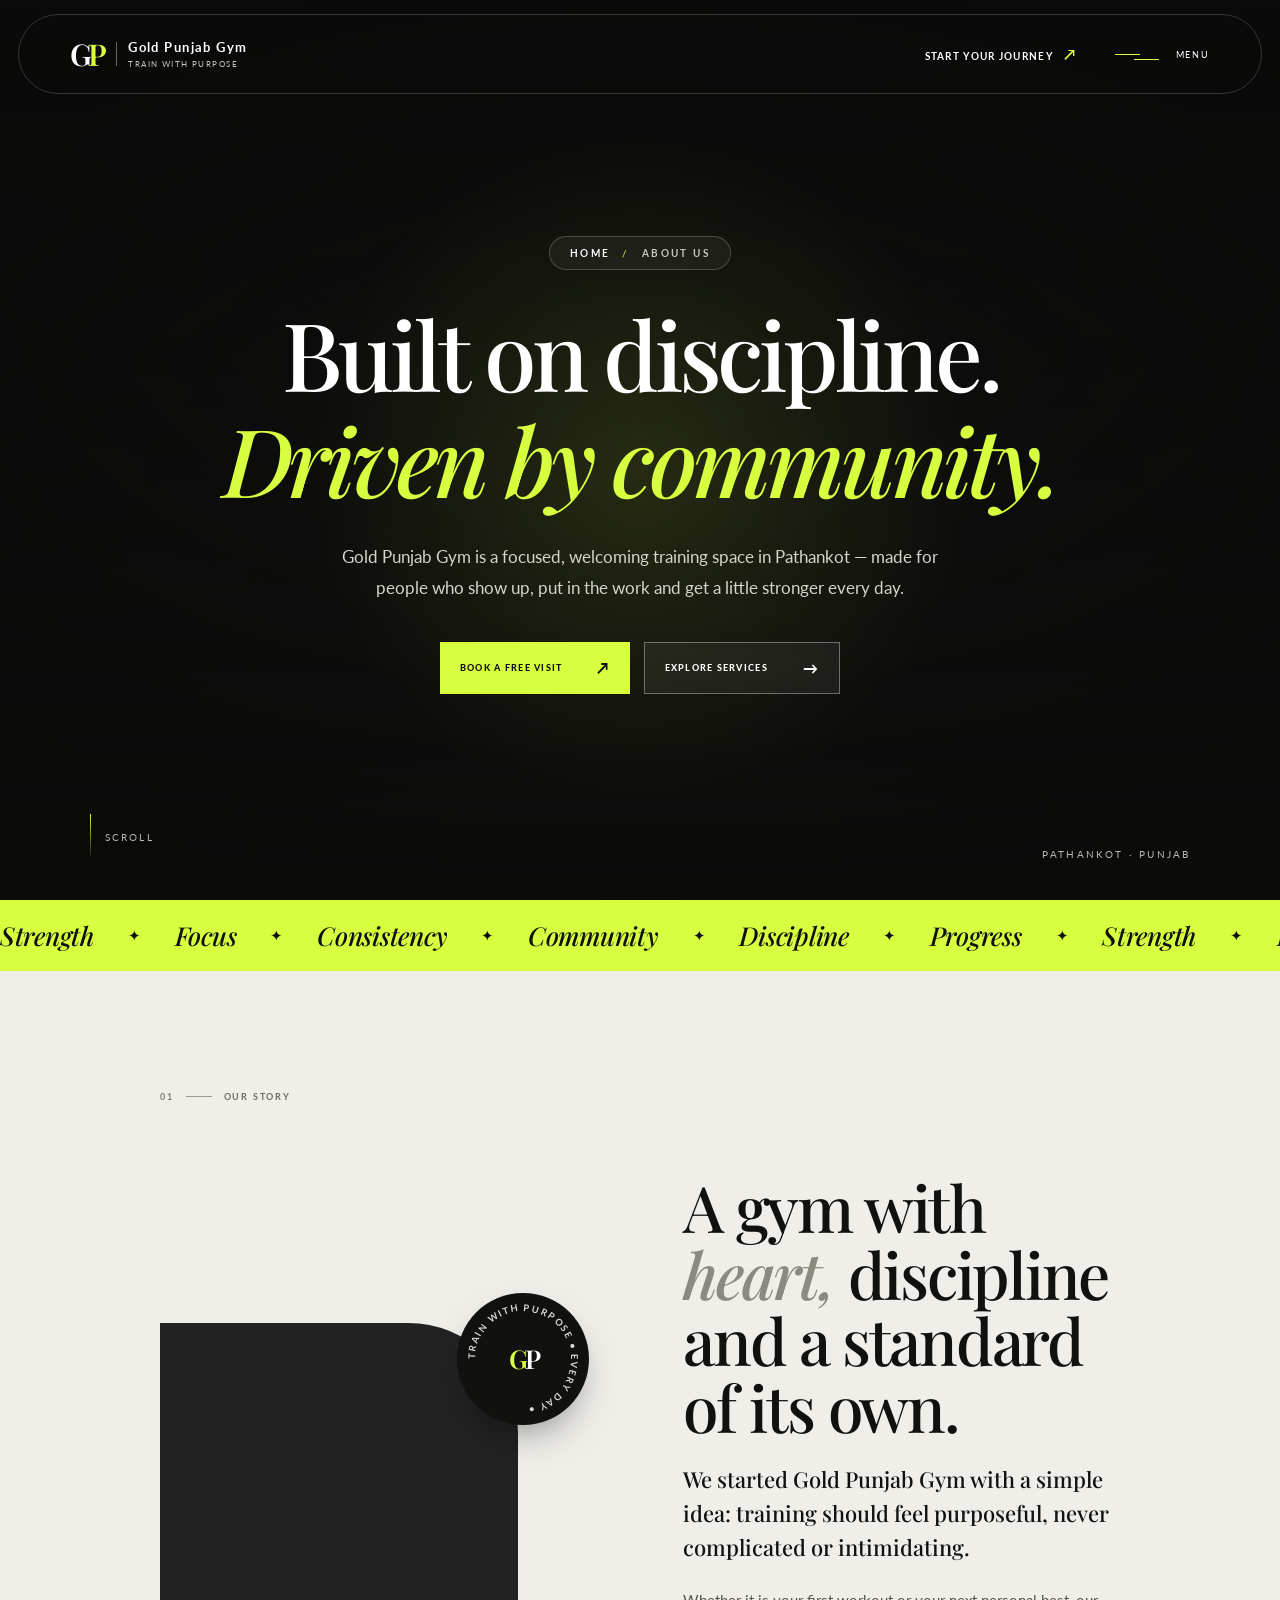
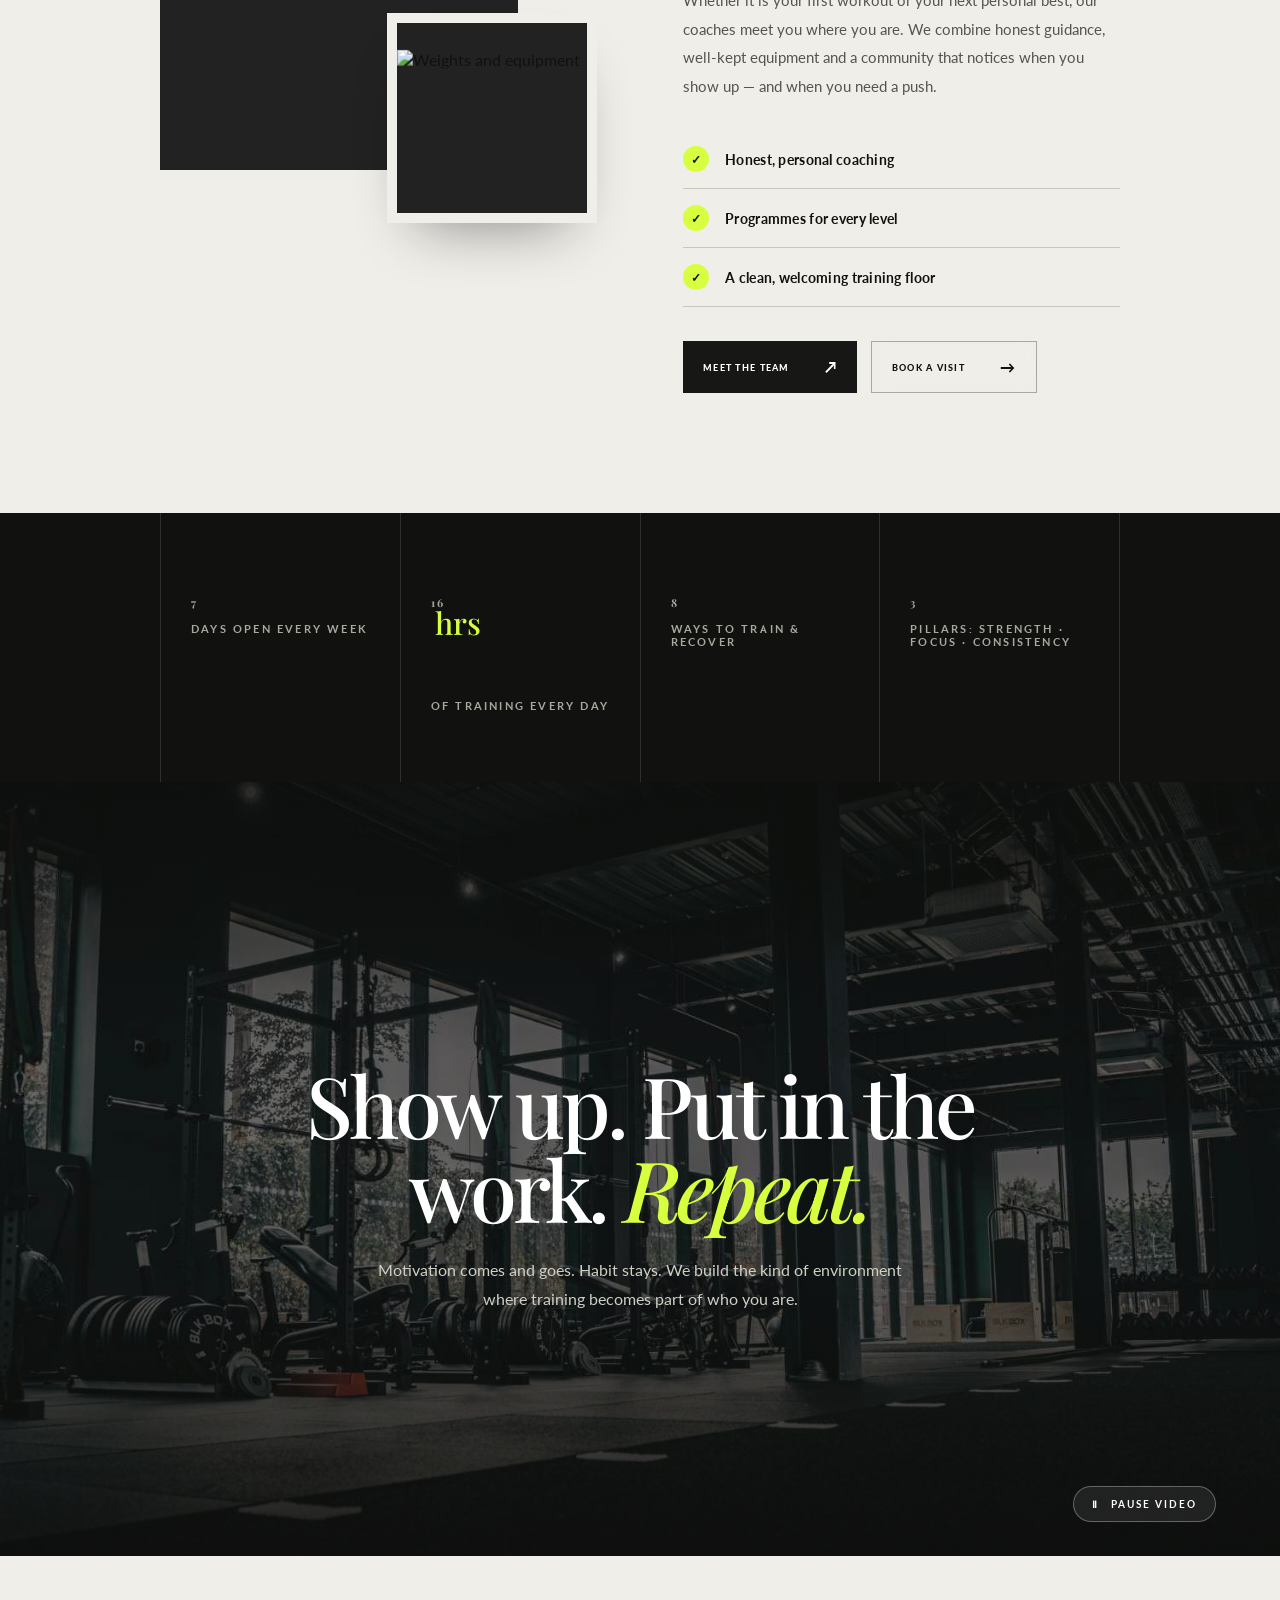
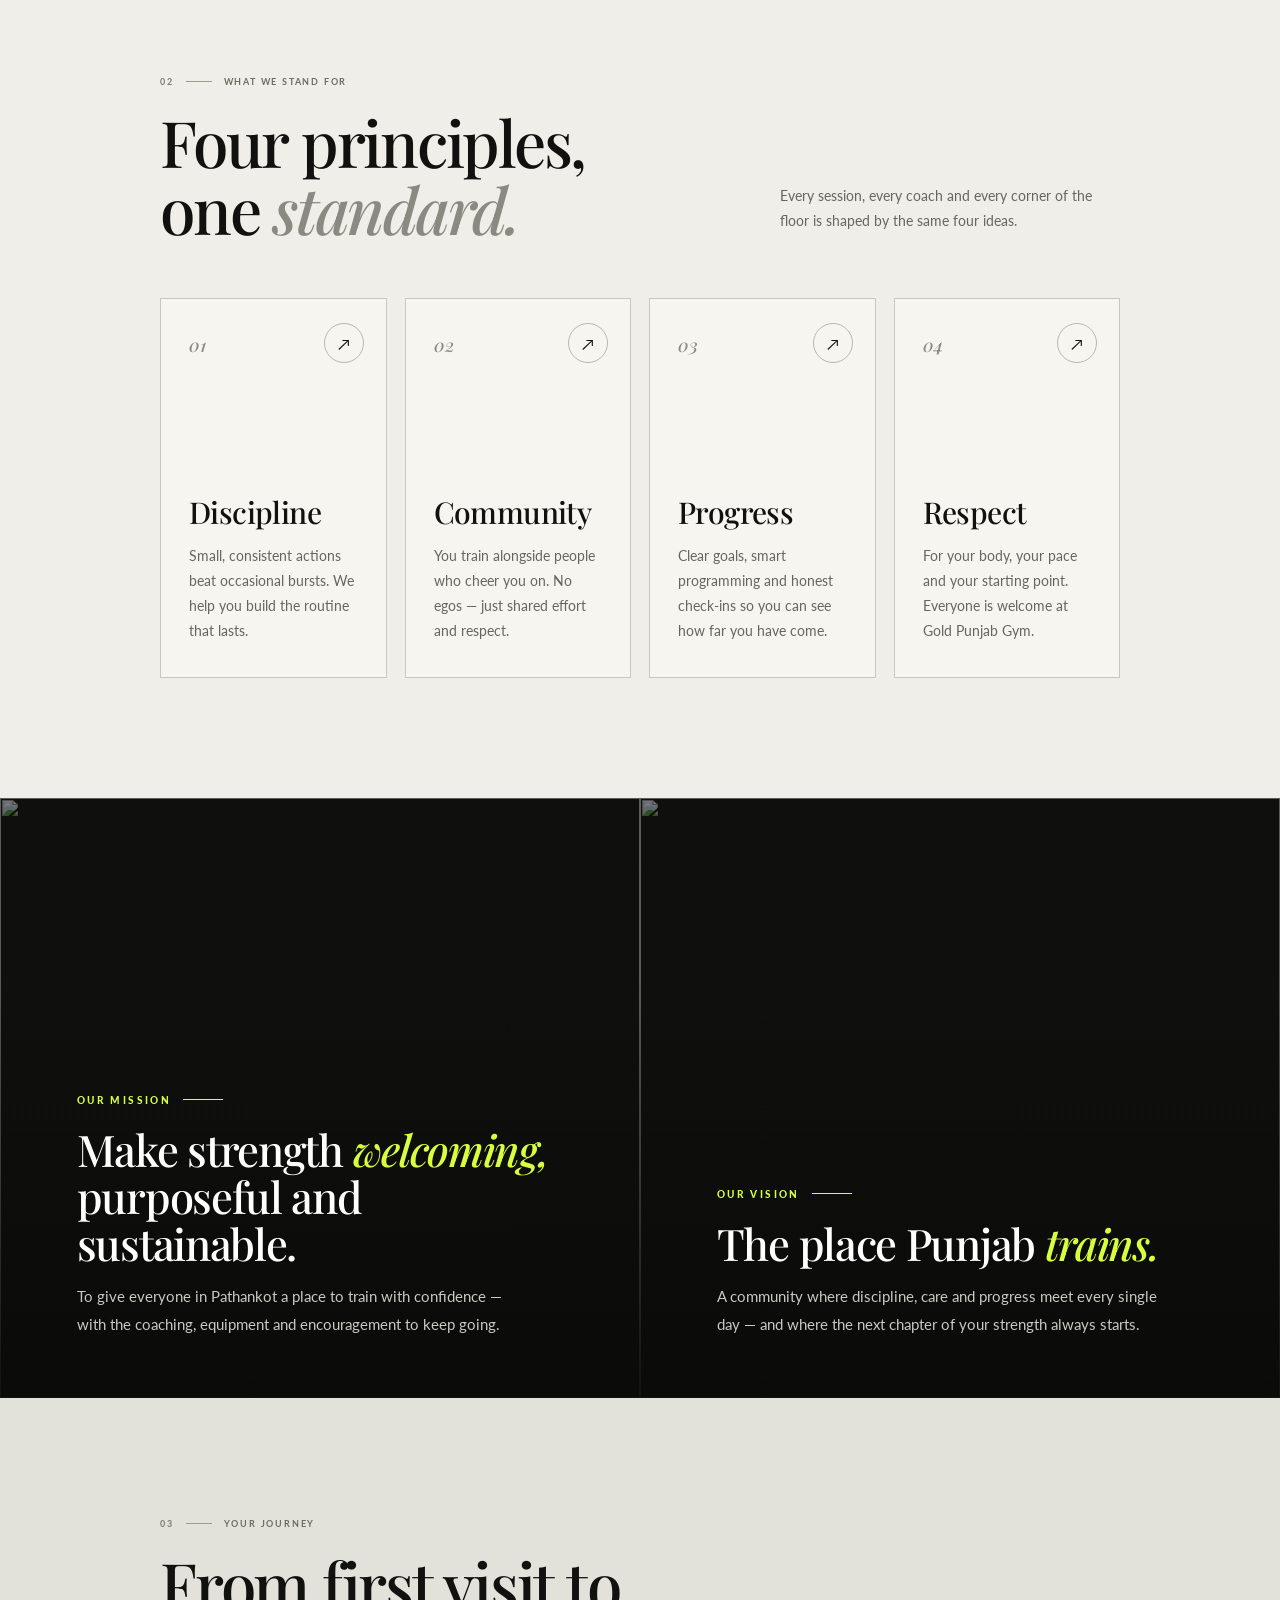
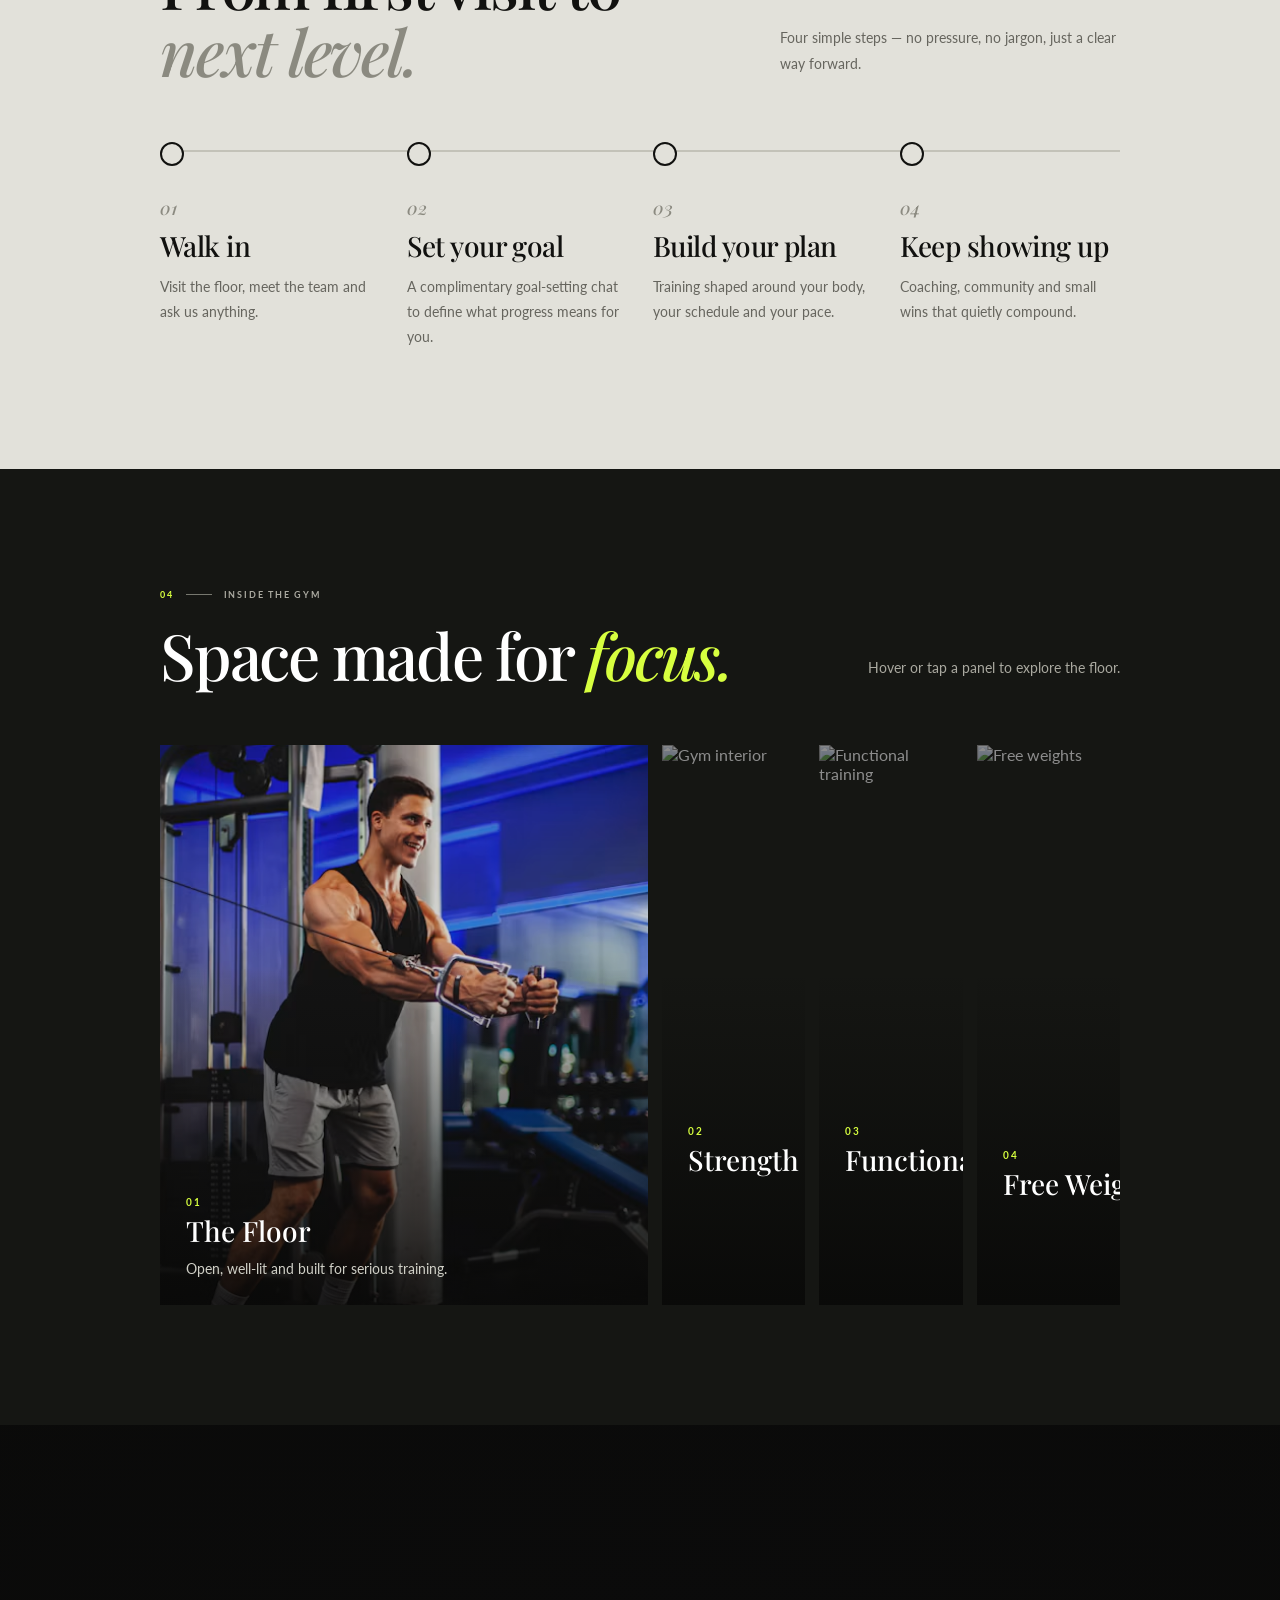
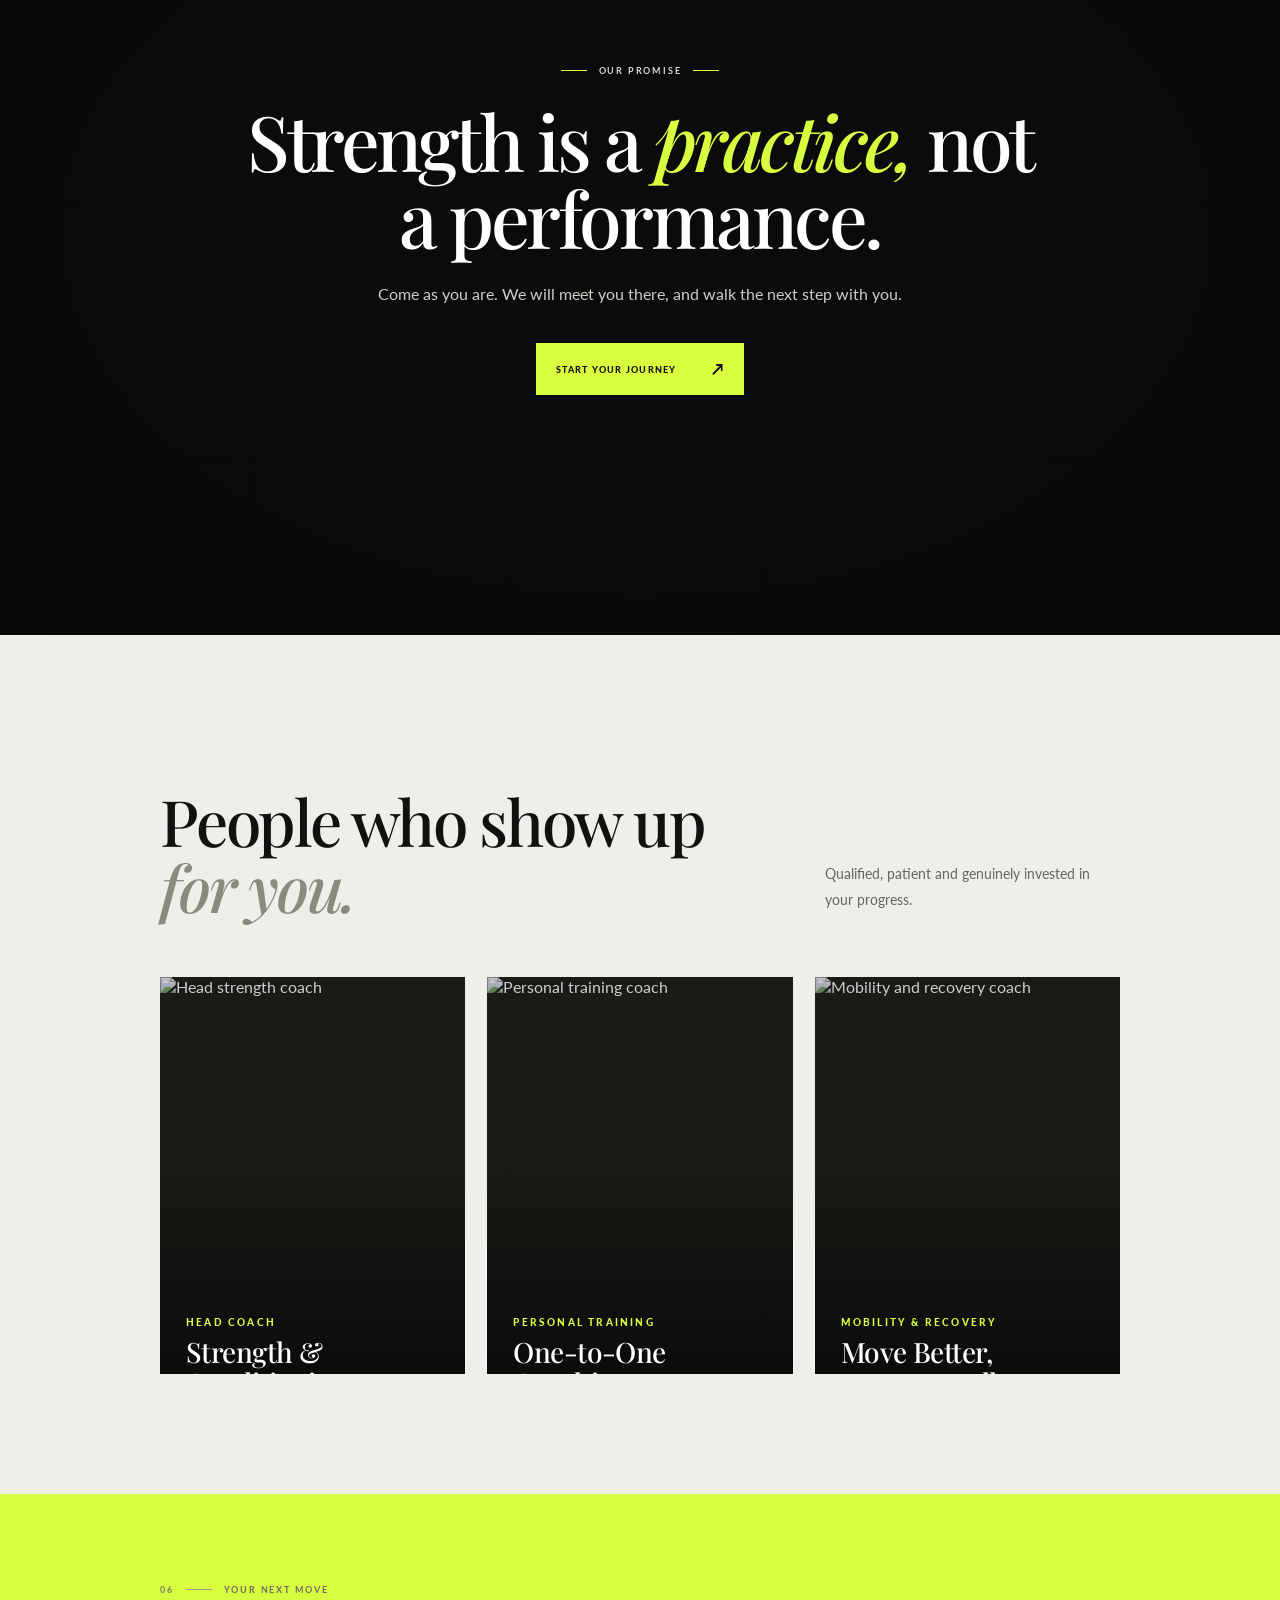
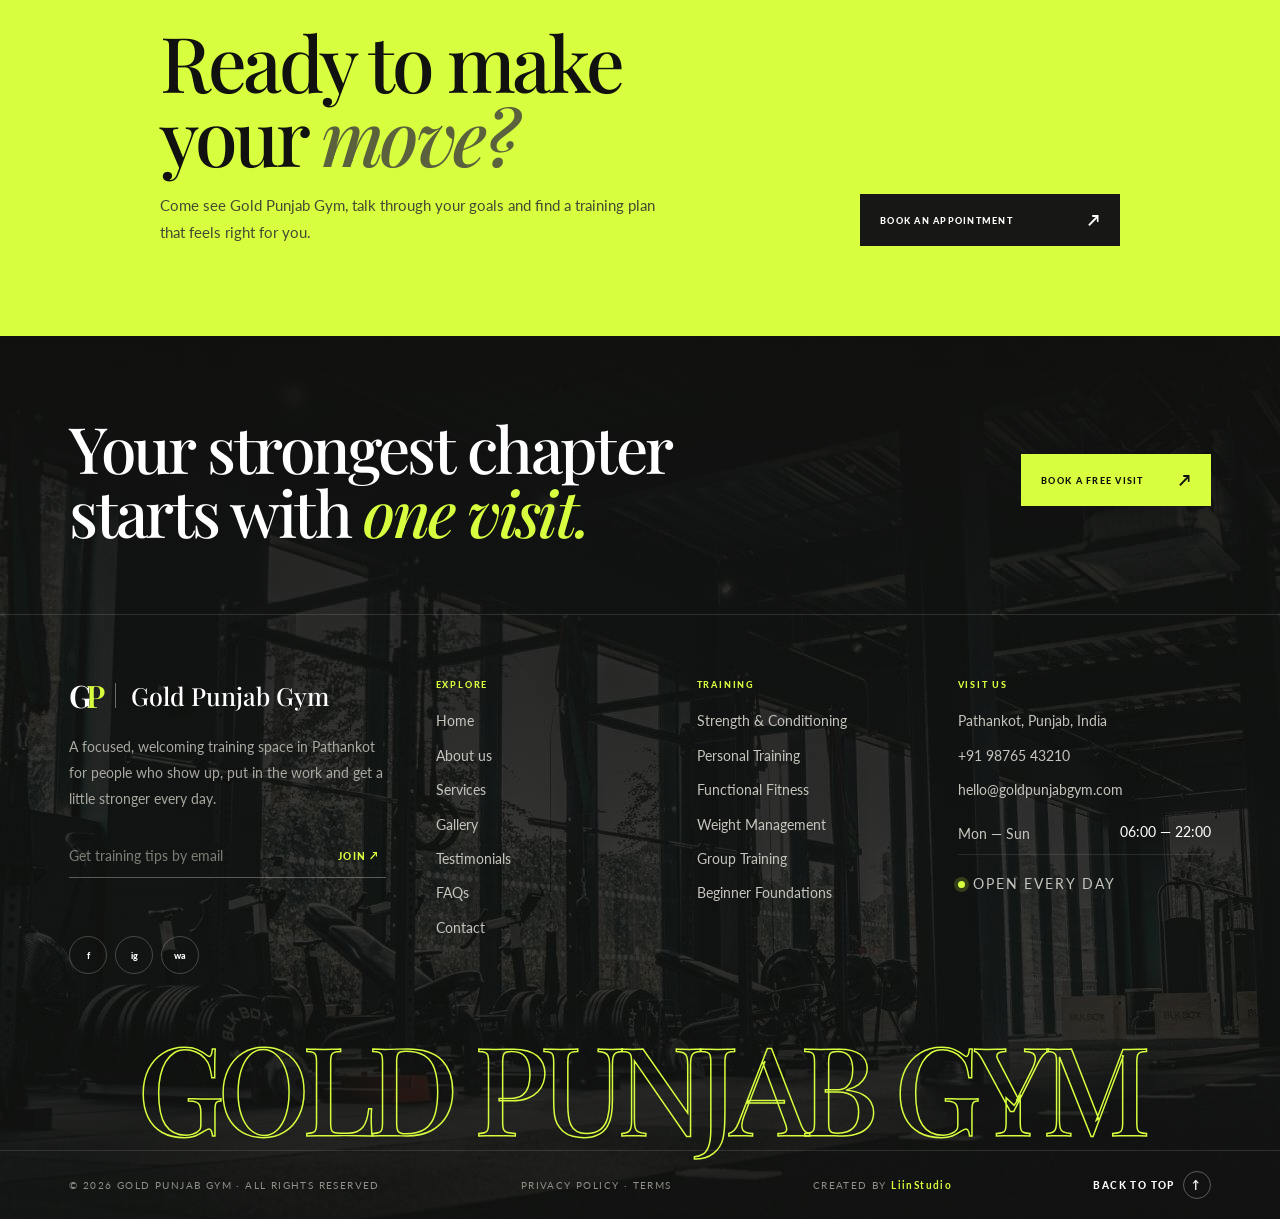
==== commit 26fb2a09: "add 3 images" ====
--- a/about.html
+++ b/about.html
@@ -253,28 +253,28 @@
         </div>
         <div class="ab-acc ab-reveal" id="abAcc">
           <figure class="on" tabindex="0"><img
-              src="https://images.unsplash.com/photo-1517963879433-6ad2b056d712?auto=format&fit=crop&w=1200&q=80"
+              src="imgs/mobility.avif"
               alt="Gym equipment" loading="lazy">
             <figcaption><b>01</b><strong>The Floor</strong>
               <p>Open, well-lit and built for serious training.</p>
             </figcaption>
           </figure>
           <figure tabindex="0"><img
-              src="https://images.unsplash.com/photo-1584464491033-06628f3a6b7b?auto=format&fit=crop&w=1200&q=80"
+              src="imgs/galloutdoor01.avif"
               alt="Gym interior" loading="lazy">
             <figcaption><b>02</b><strong>Strength Zone</strong>
               <p>Racks, benches and plates for every lift.</p>
             </figcaption>
           </figure>
           <figure tabindex="0"><img
-              src="https://images.unsplash.com/photo-1579758629938-03607ccdbaba?auto=format&fit=crop&w=1200&q=80"
+              src="imgs/gym-strength.avif"
               alt="Functional training" loading="lazy">
             <figcaption><b>03</b><strong>Functional Space</strong>
               <p>Room to move, mobilise and train as a group.</p>
             </figcaption>
           </figure>
           <figure tabindex="0"><img
-              src="https://images.unsplash.com/photo-1517838277536-f5f99be501d5?auto=format&fit=crop&w=1200&q=80"
+              src="imgs/galloutdoor02.avif"
               alt="Free weights" loading="lazy">
             <figcaption><b>04</b><strong>Free Weights</strong>
               <p>Dumbbells and kettlebells in every range.</p>
@@ -307,7 +307,7 @@
         </div>
         <div class="ab-coaches">
           <article class="ab-coach ab-reveal"><img
-              src="https://images.unsplash.com/photo-1567013127542-490d757e51fc?auto=format&fit=crop&w=1000&q=80"
+              src=""
               alt="Head strength coach" loading="lazy">
             <div class="ab-coach-body"><small>HEAD COACH</small>
               <h3>Strength &amp; Conditioning</h3>
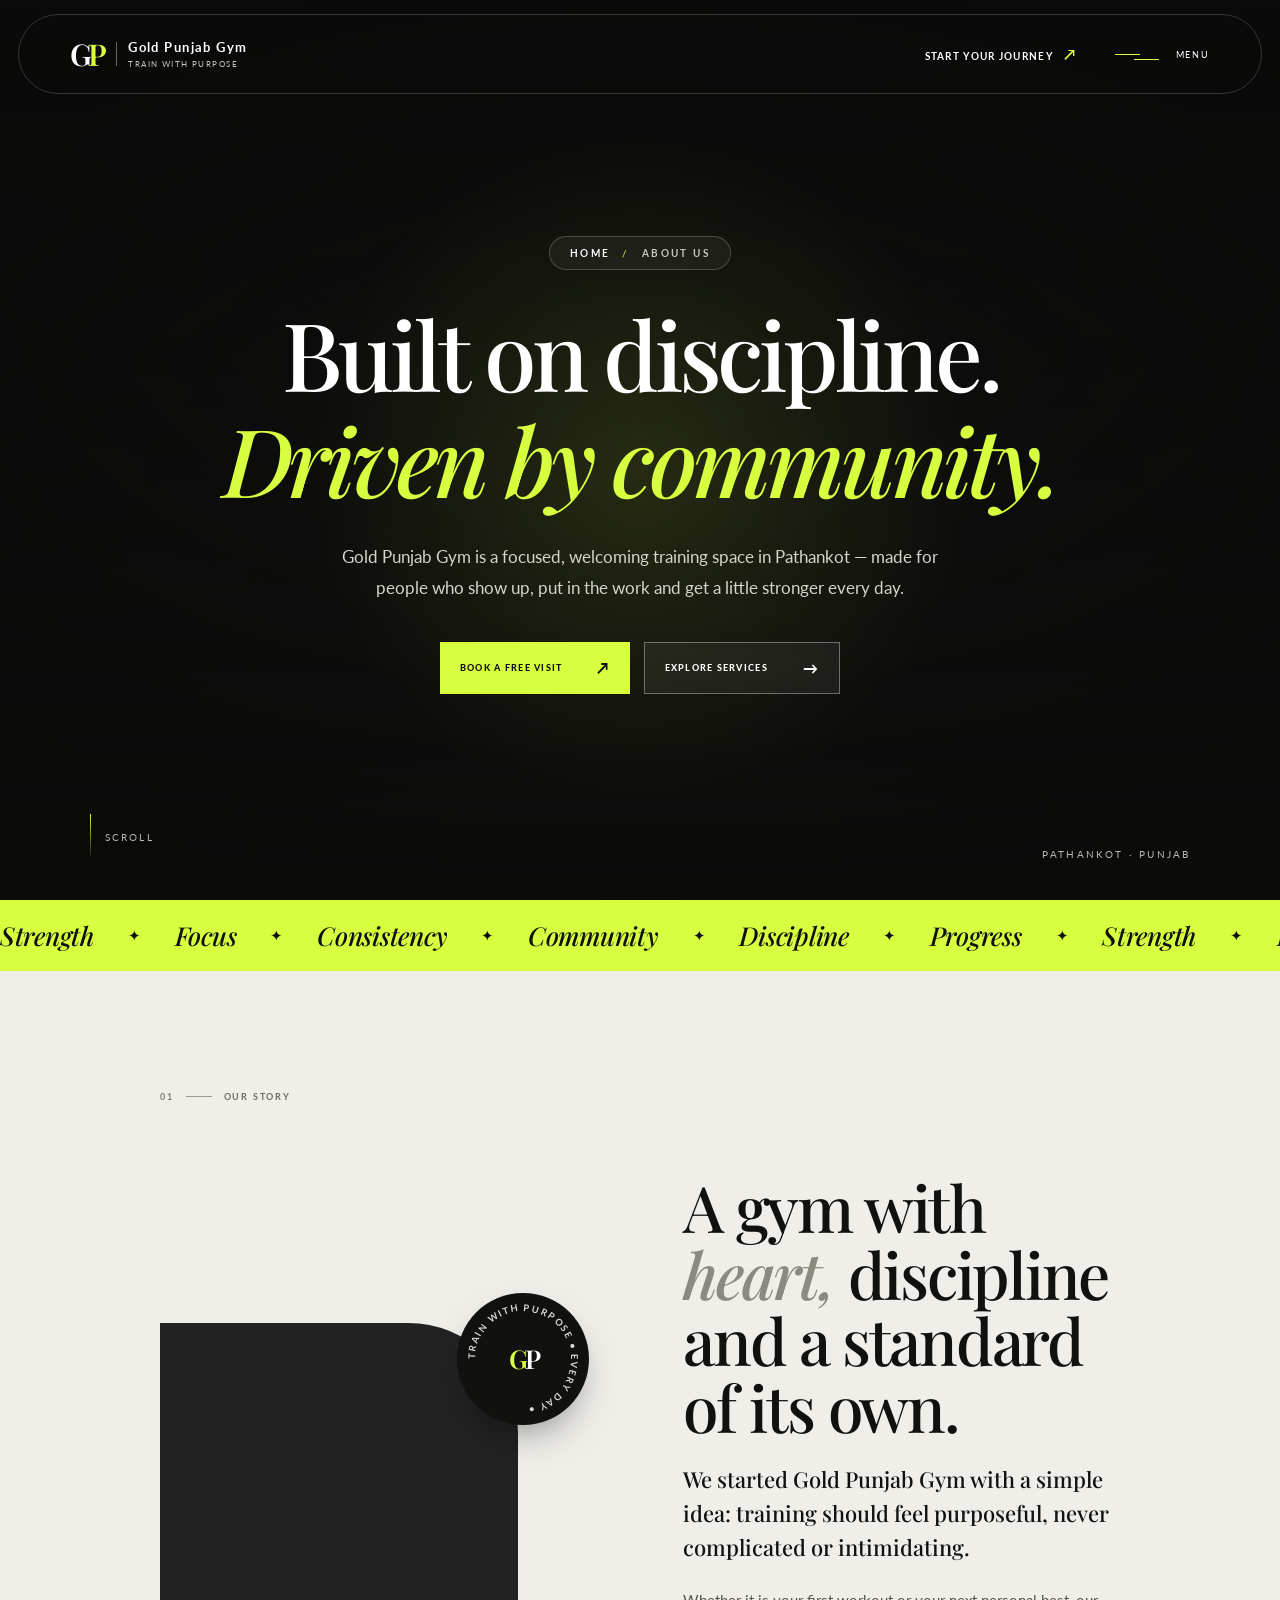
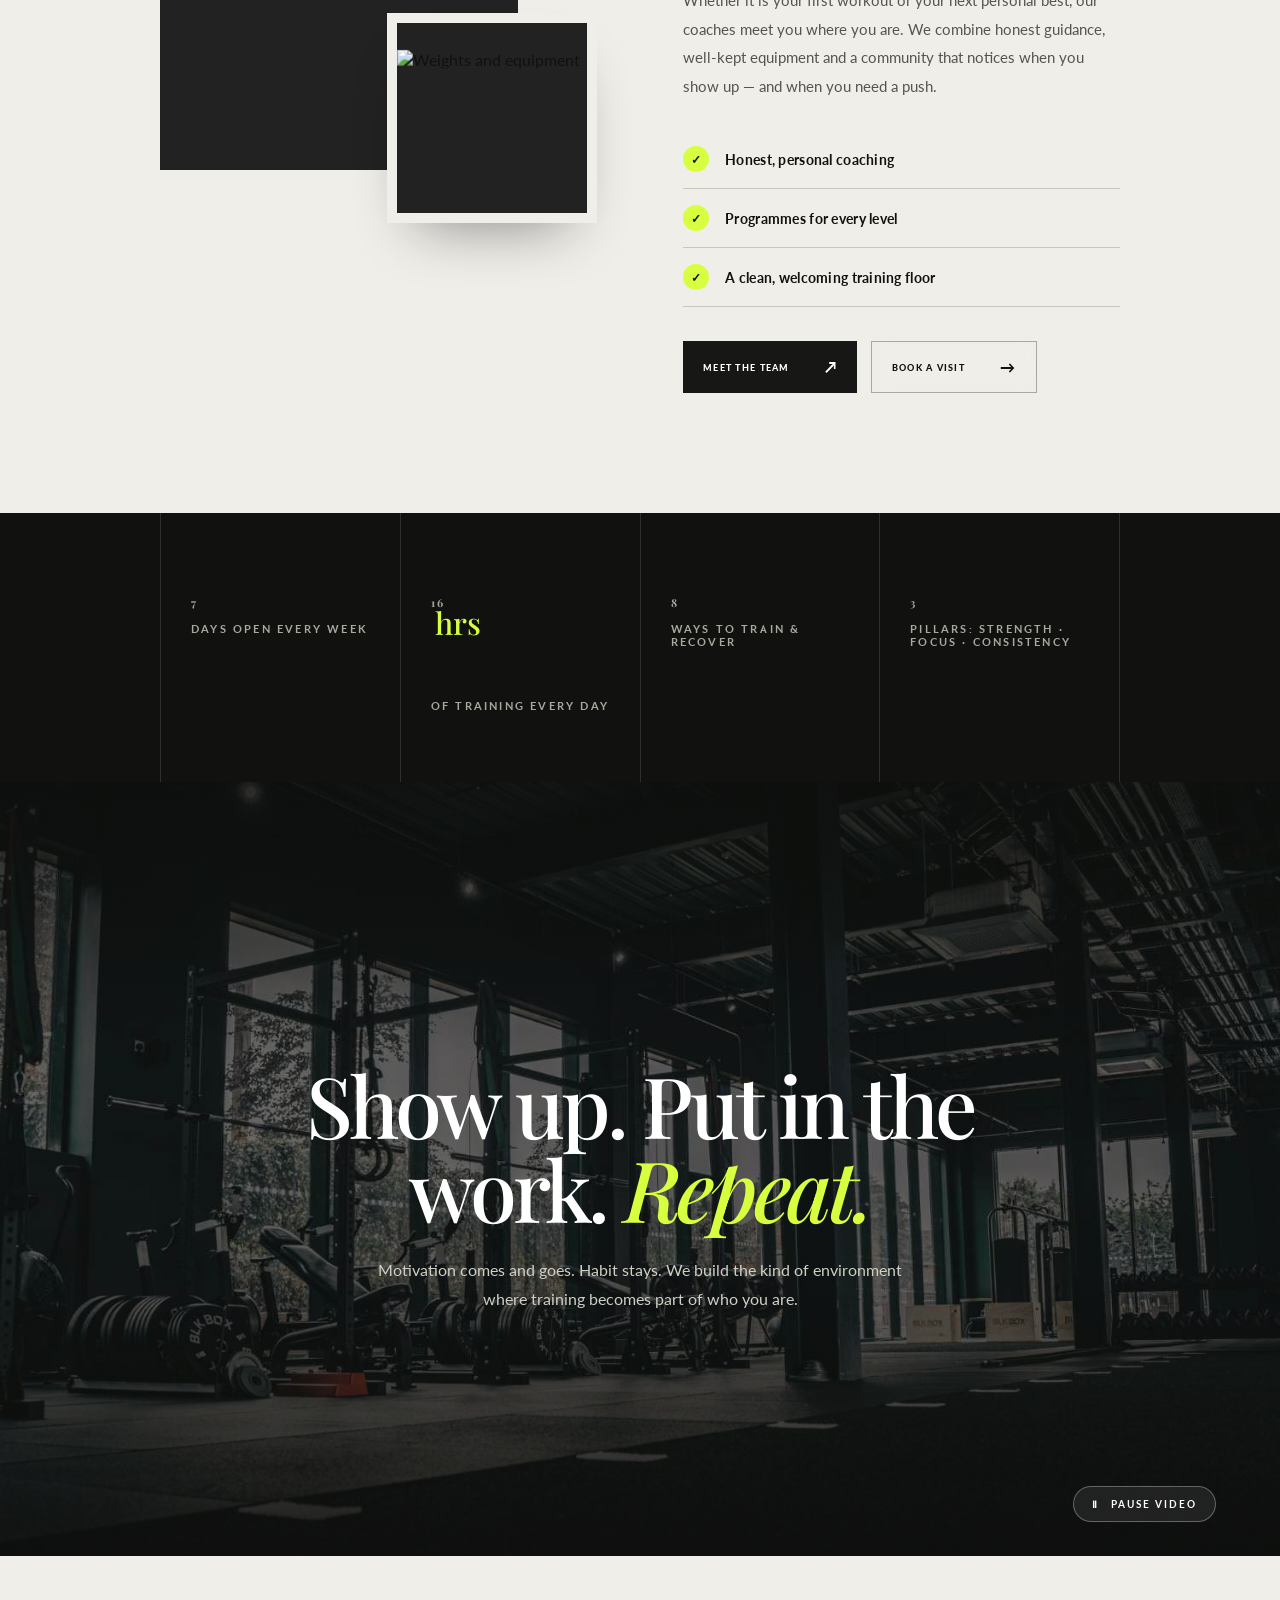
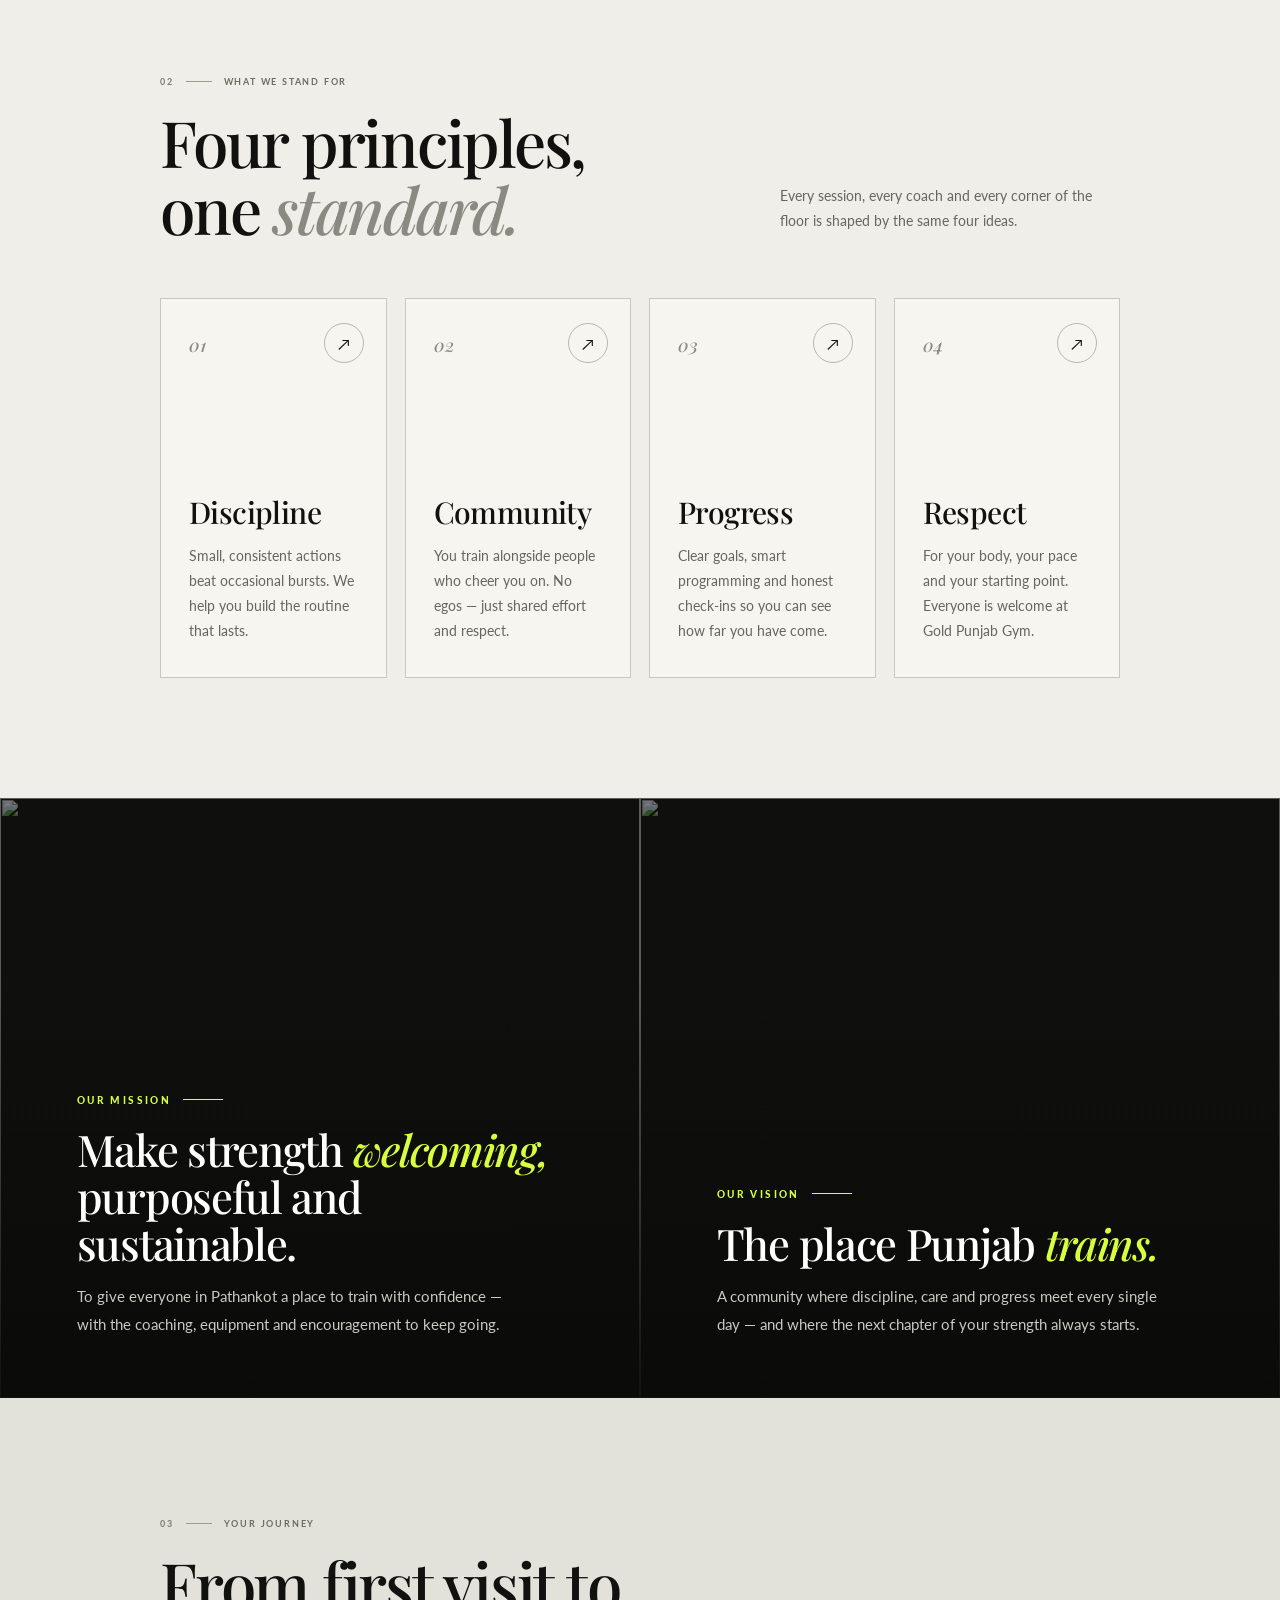
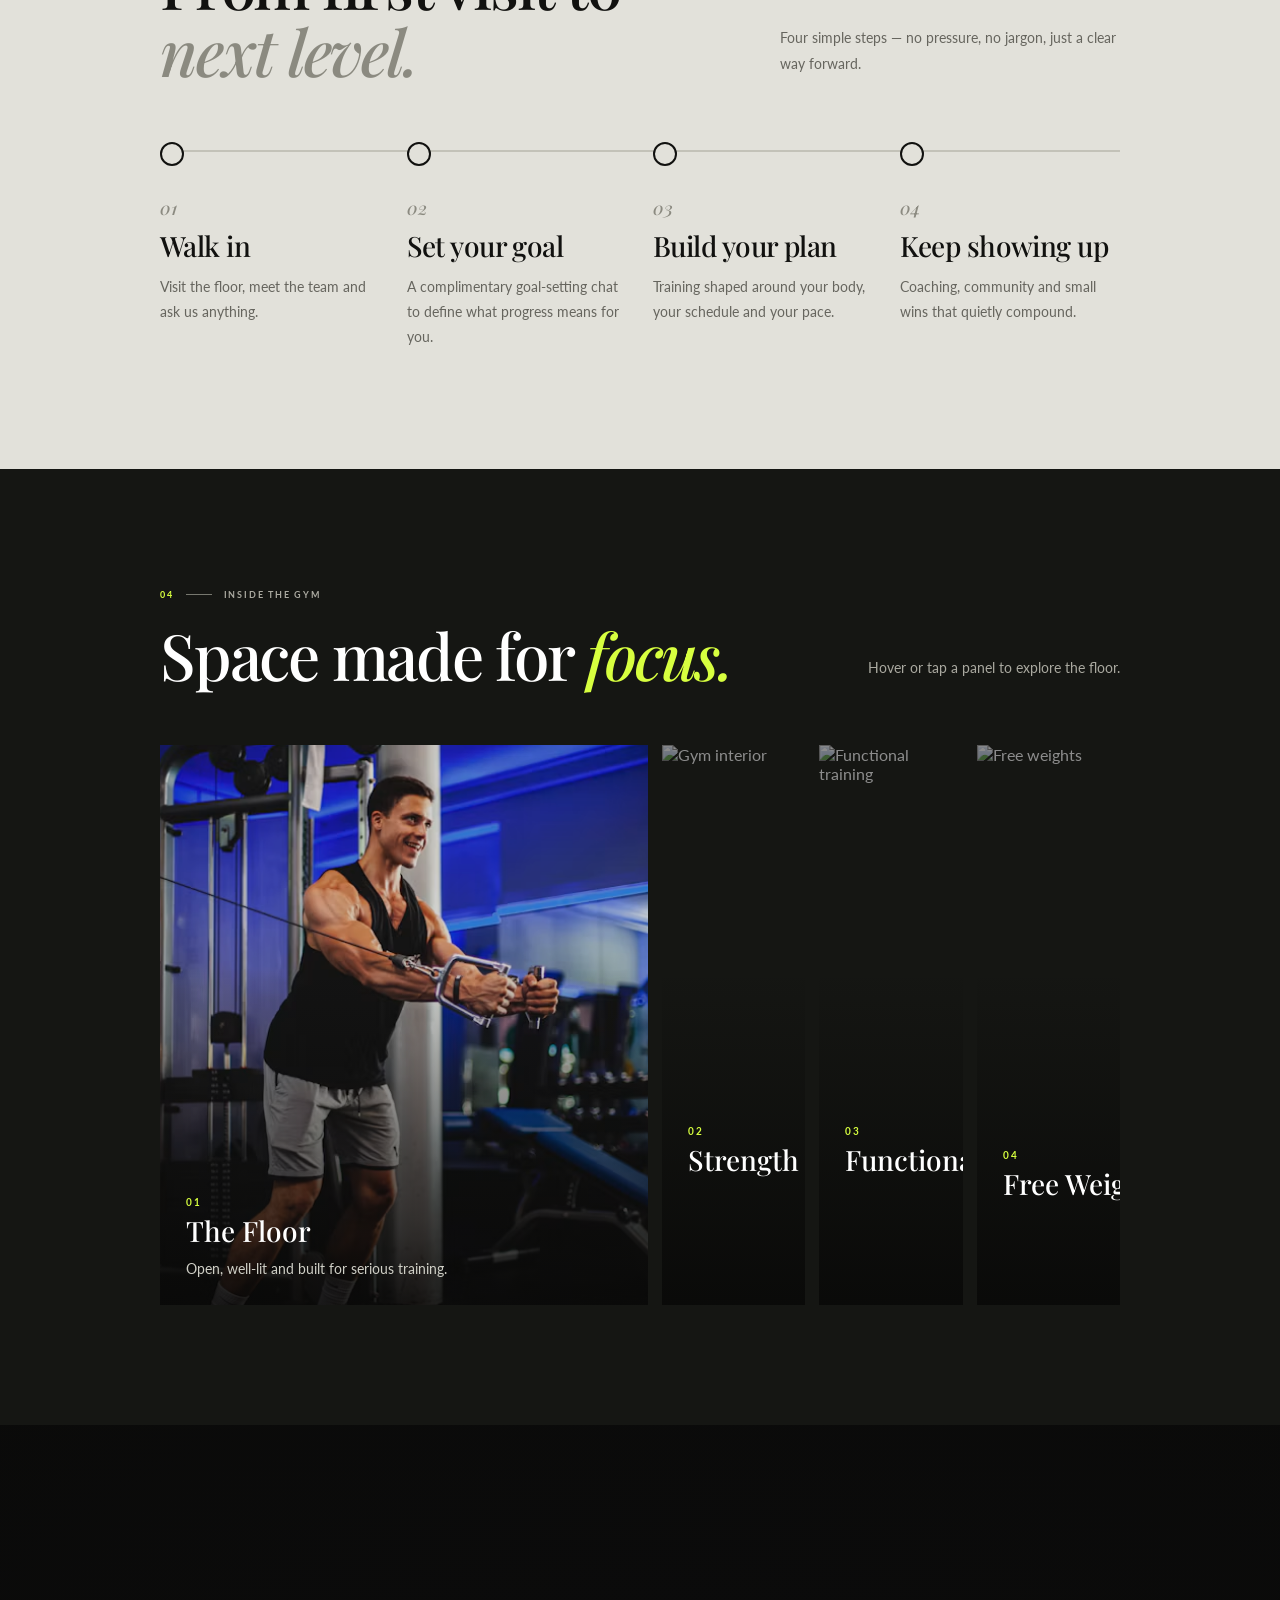
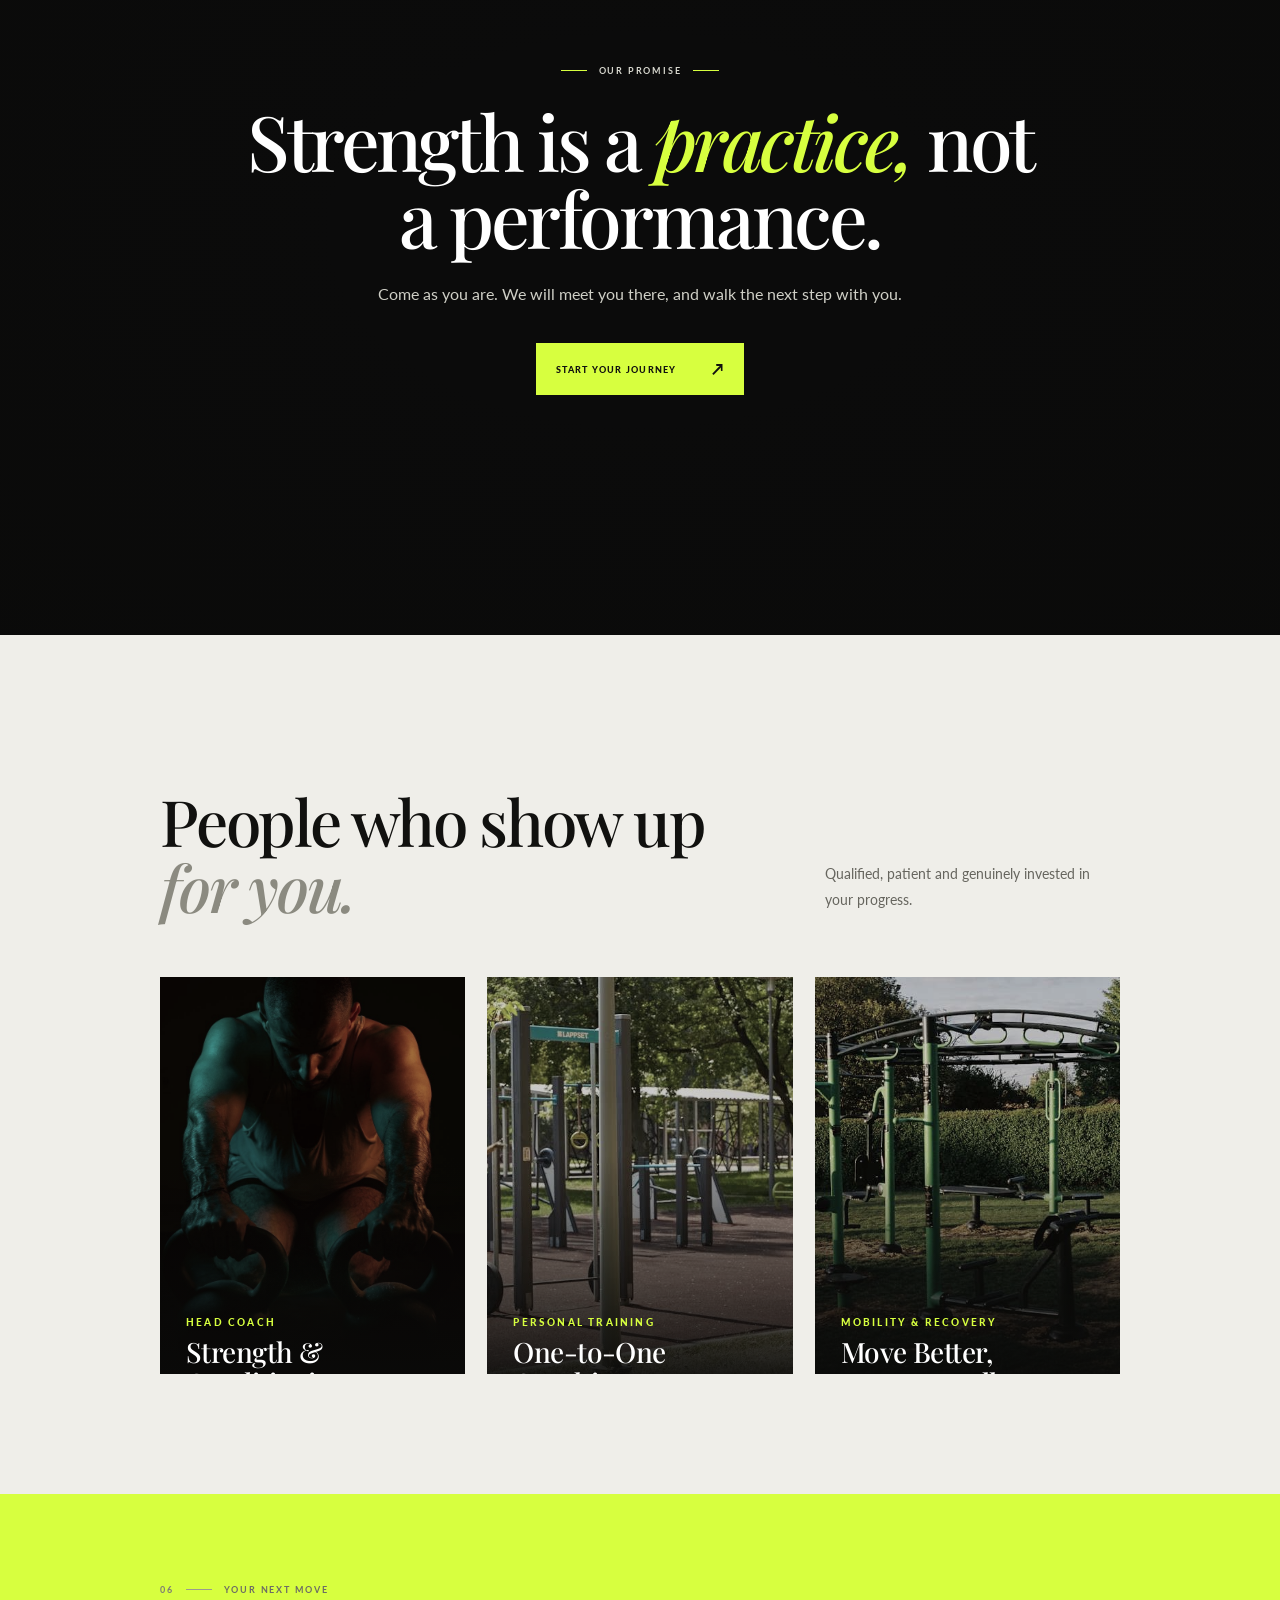
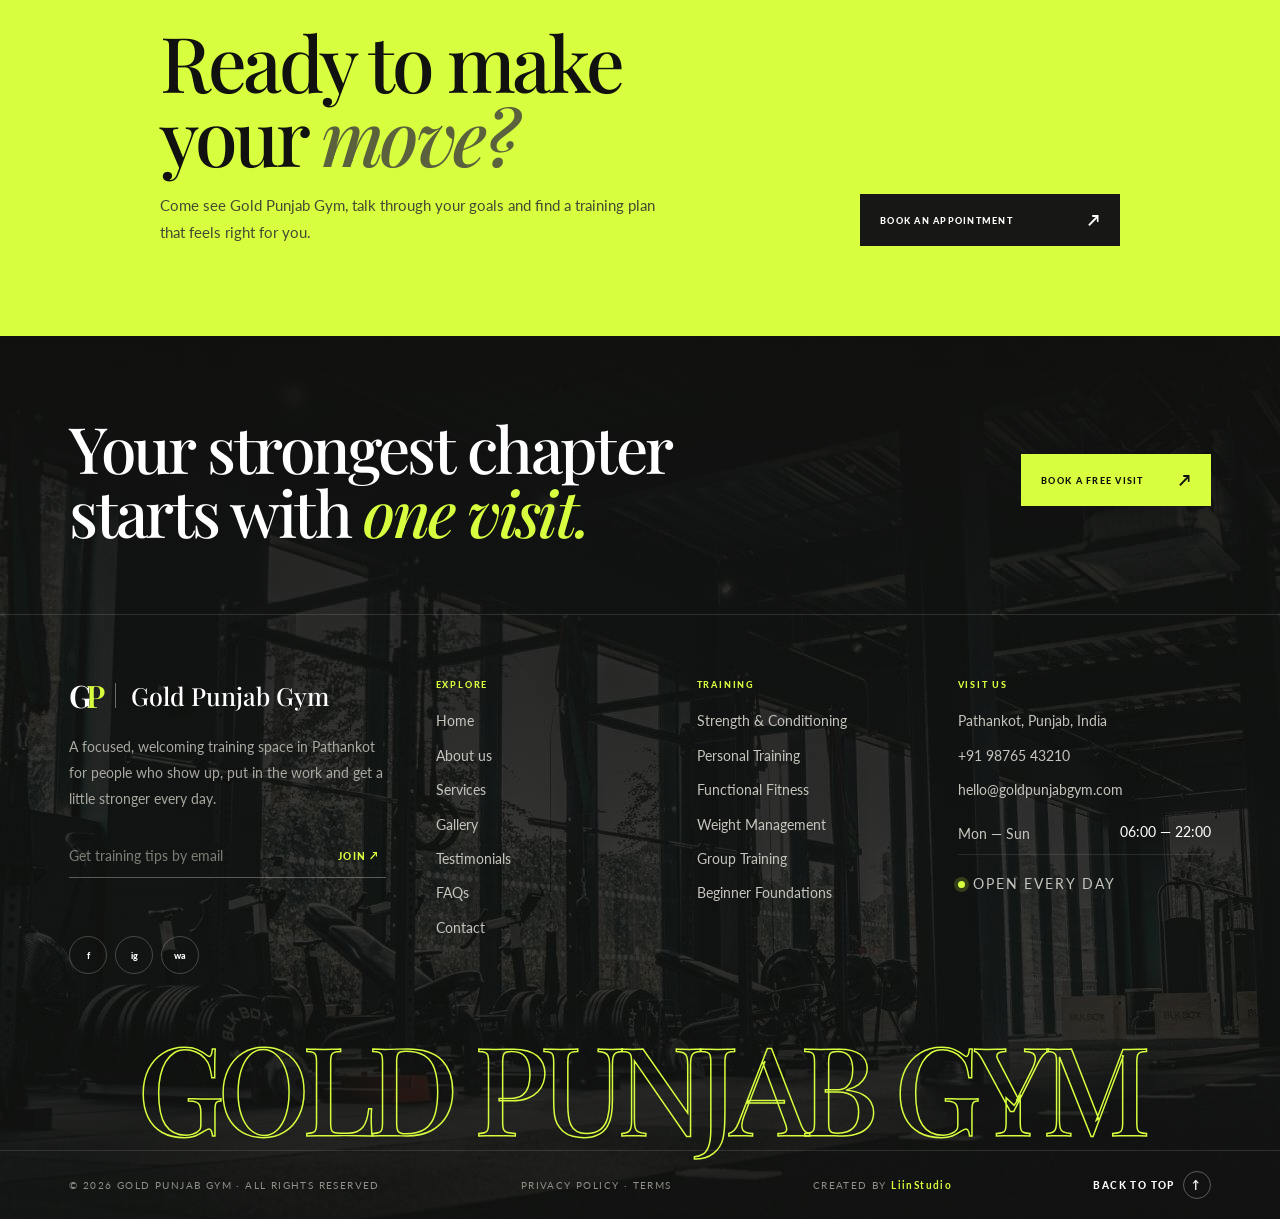
==== commit 60d22297: "photos update" ====
--- a/about.html
+++ b/about.html
@@ -307,7 +307,7 @@
         </div>
         <div class="ab-coaches">
           <article class="ab-coach ab-reveal"><img
-              src=""
+              src="imgs/gym-strength.jpg"
               alt="Head strength coach" loading="lazy">
             <div class="ab-coach-body"><small>HEAD COACH</small>
               <h3>Strength &amp; Conditioning</h3>
@@ -316,7 +316,7 @@
             </div>
           </article>
           <article class="ab-coach ab-reveal" style="--d:.1s"><img
-              src="https://images.unsplash.com/photo-1594737625785-a6cbdabd333c?auto=format&fit=crop&w=1000&q=80"
+              src="imgs/galloutdoor01.jpg"
               alt="Personal training coach" loading="lazy">
             <div class="ab-coach-body"><small>PERSONAL TRAINING</small>
               <h3>One-to-One Coaching</h3>
@@ -325,7 +325,7 @@
             </div>
           </article>
           <article class="ab-coach ab-reveal" style="--d:.2s"><img
-              src="https://images.unsplash.com/photo-1574680178050-55c6a6a96e4d?auto=format&fit=crop&w=1000&q=80"
+              src="imgs/galloutdoor02.jpg"
               alt="Mobility and recovery coach" loading="lazy">
             <div class="ab-coach-body"><small>MOBILITY &amp; RECOVERY</small>
               <h3>Move Better, Recover Well</h3>
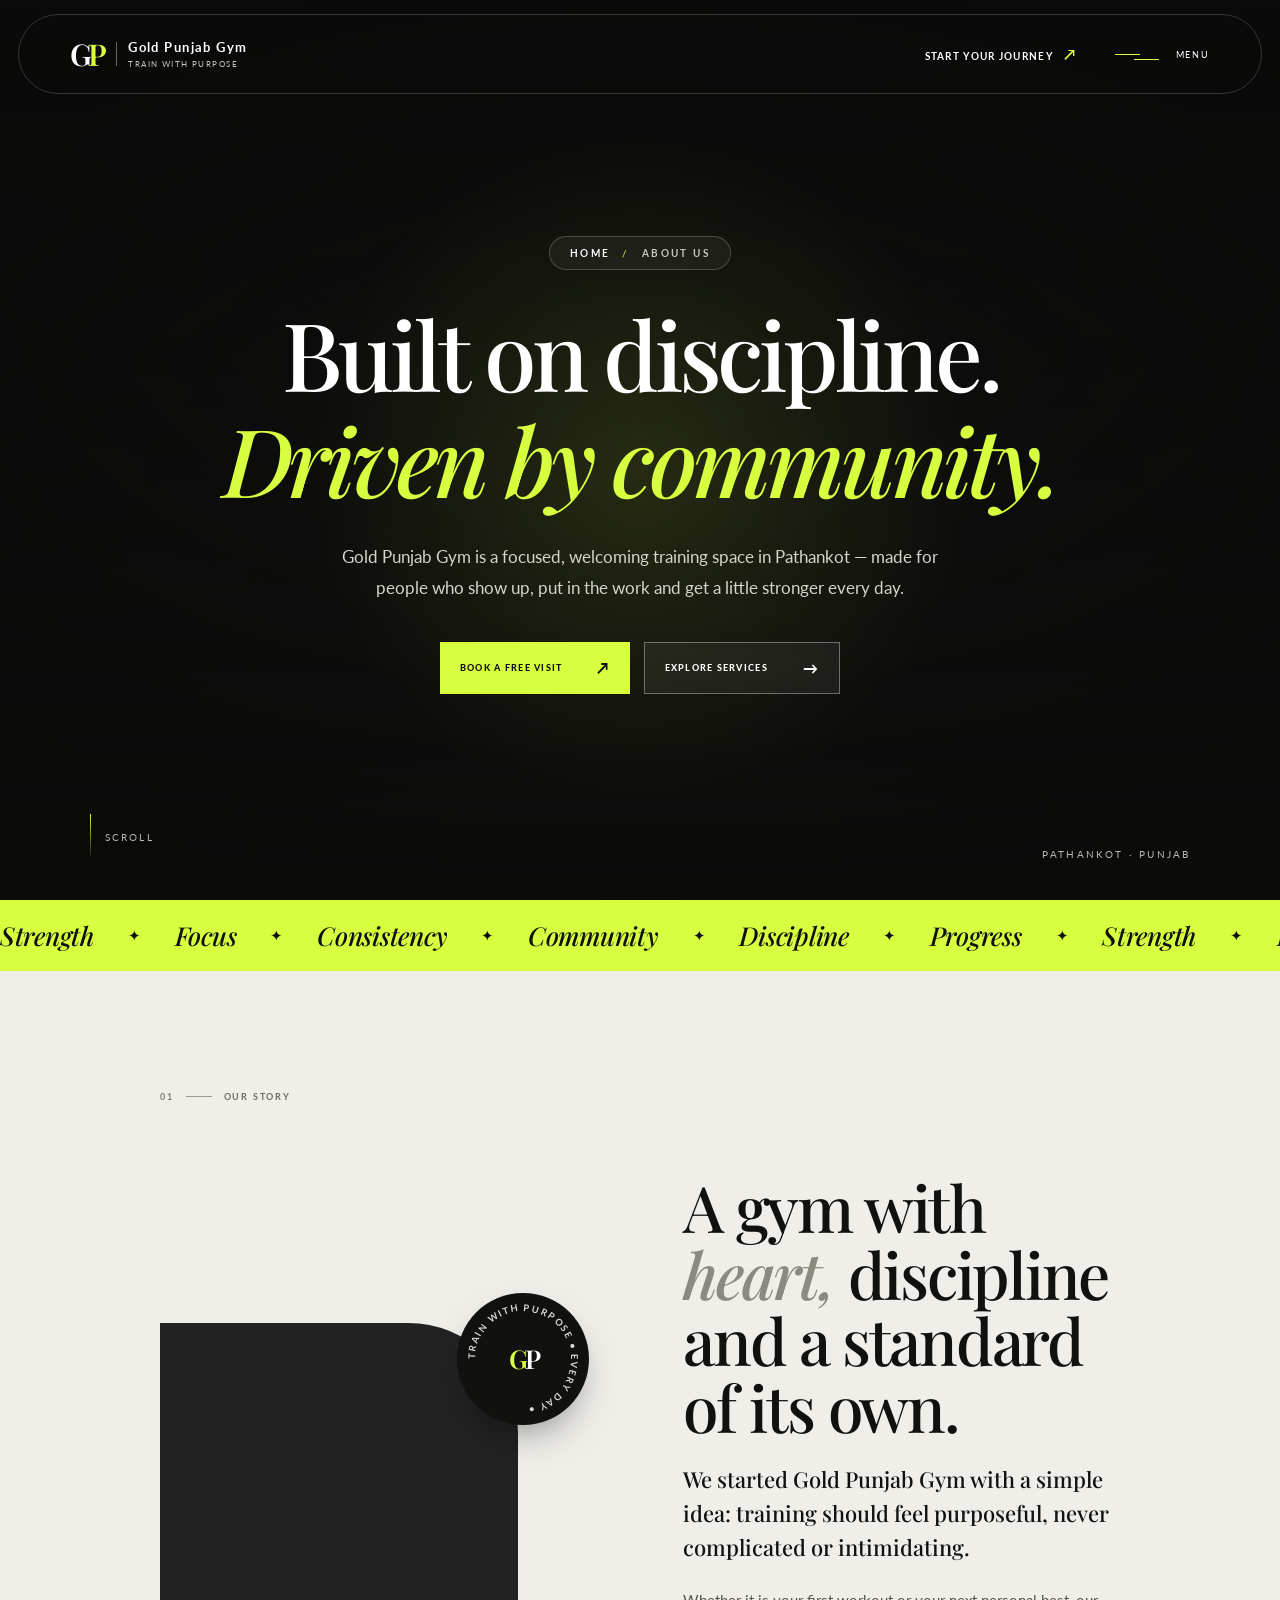
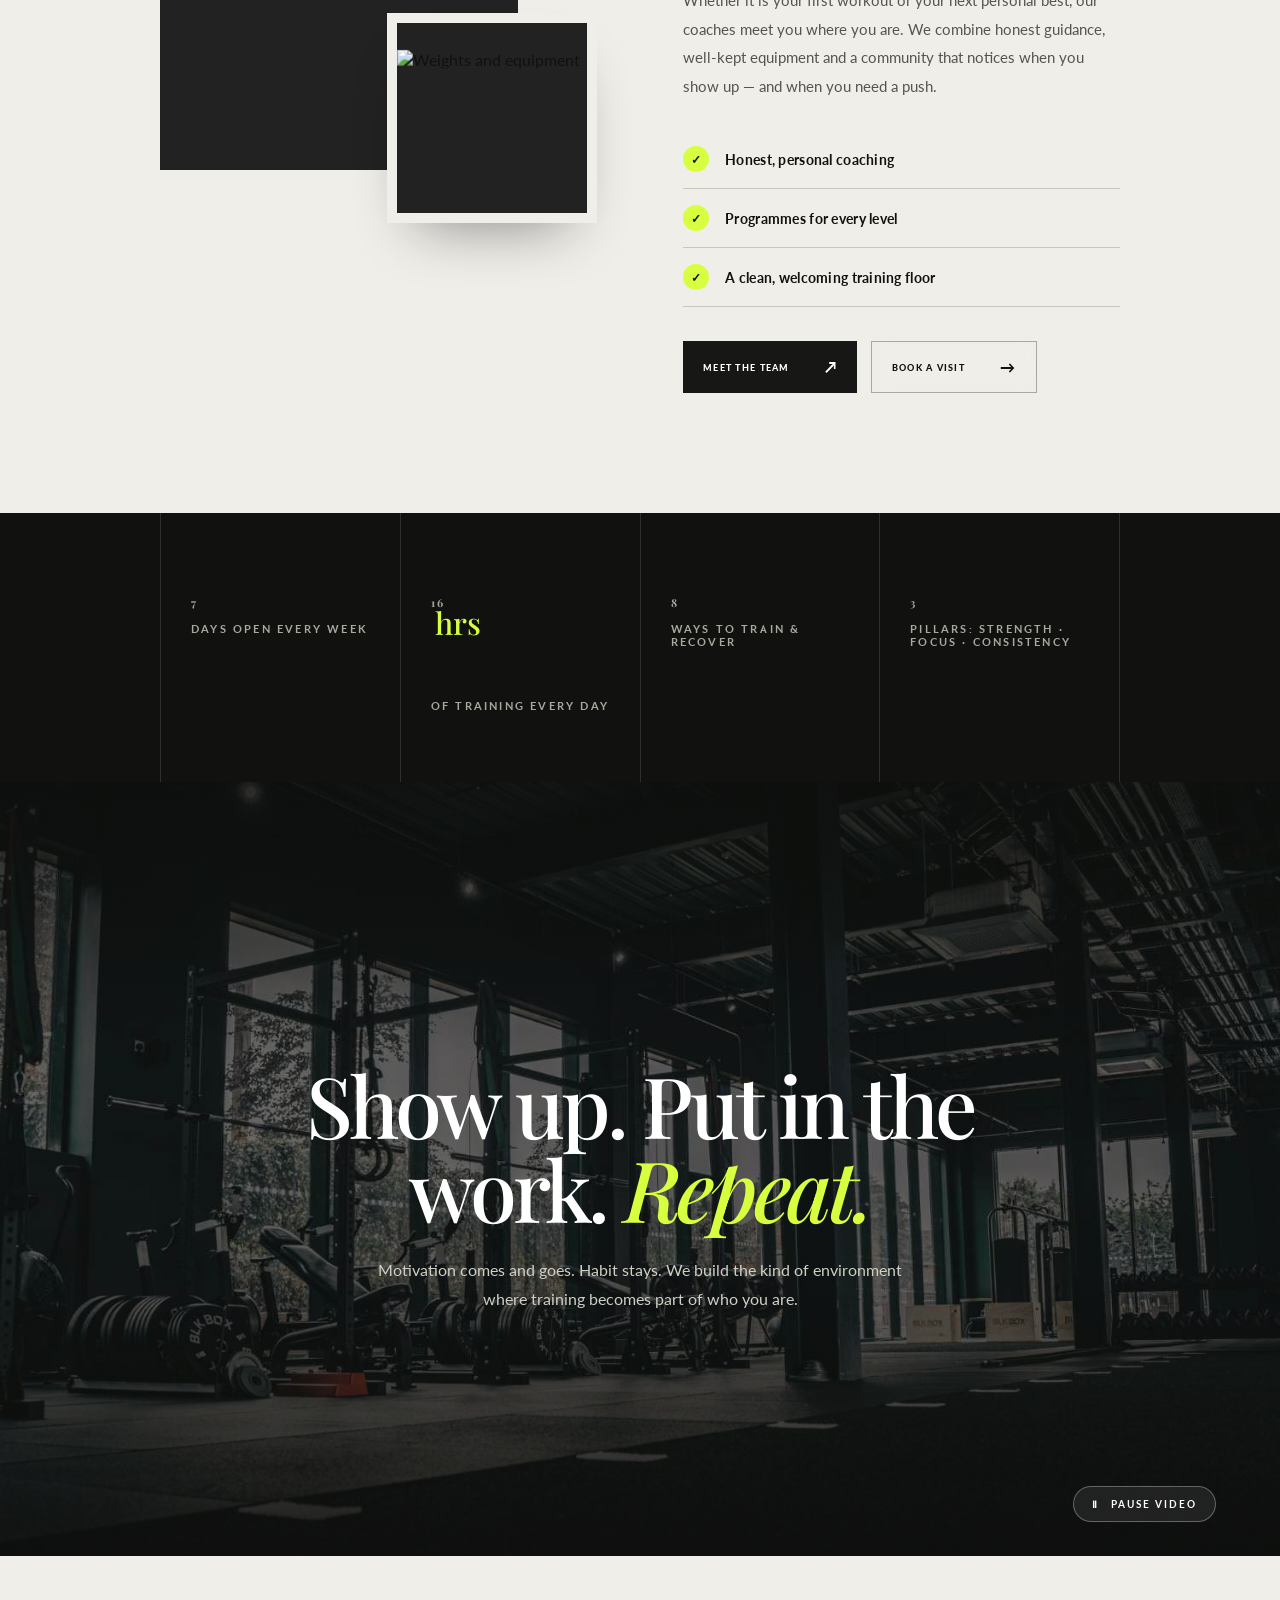
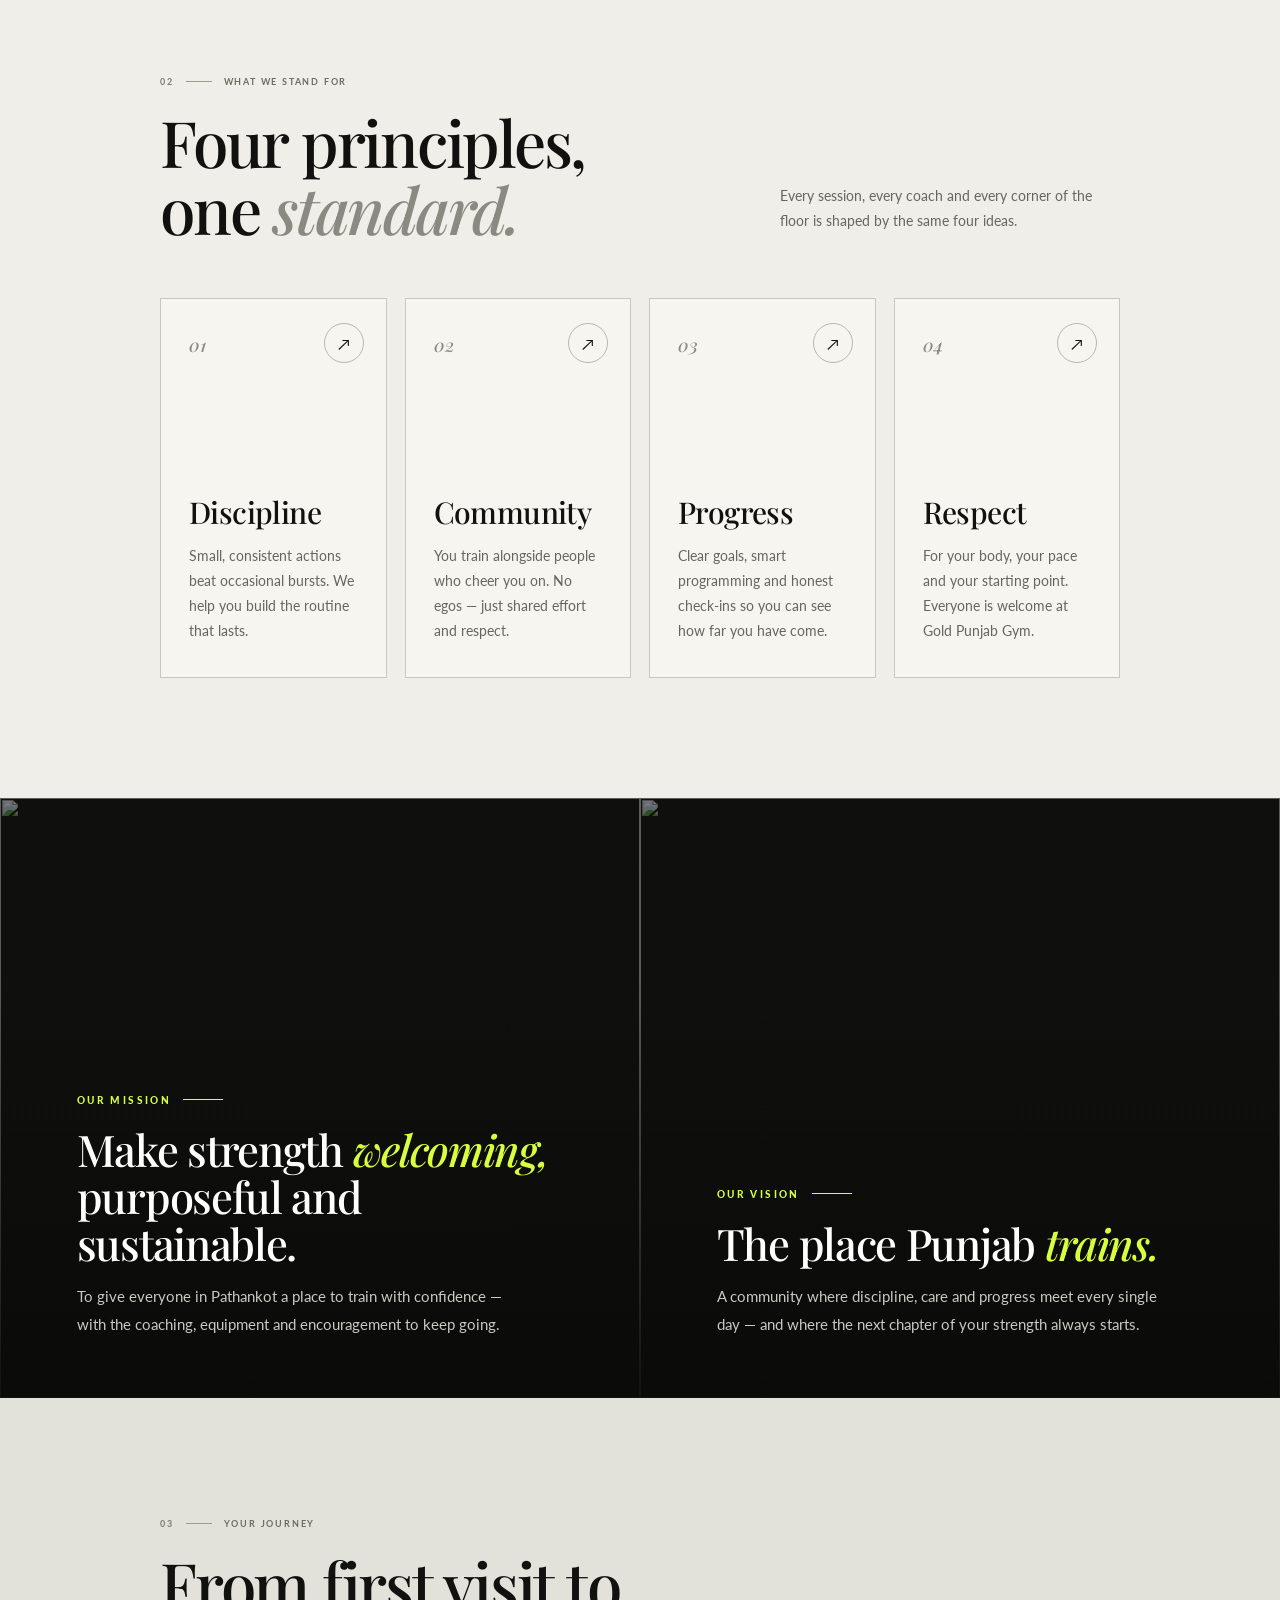
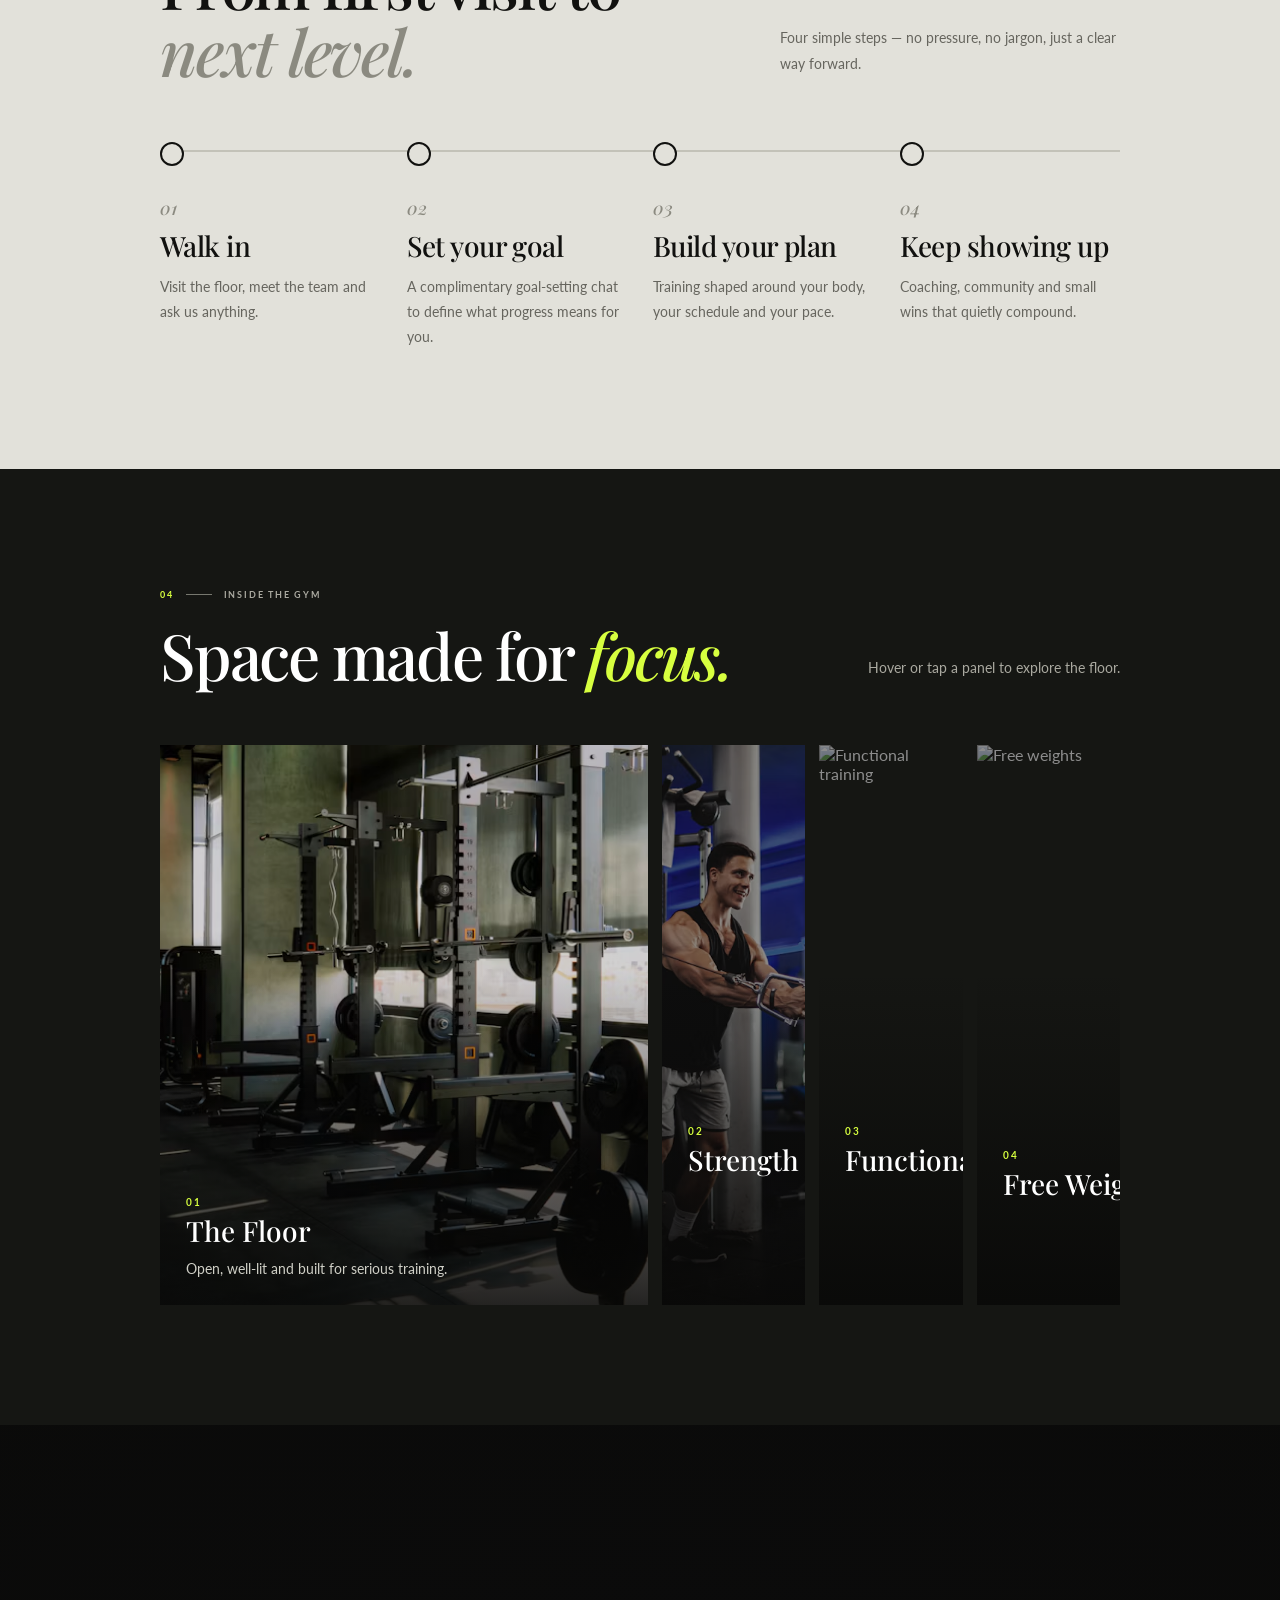
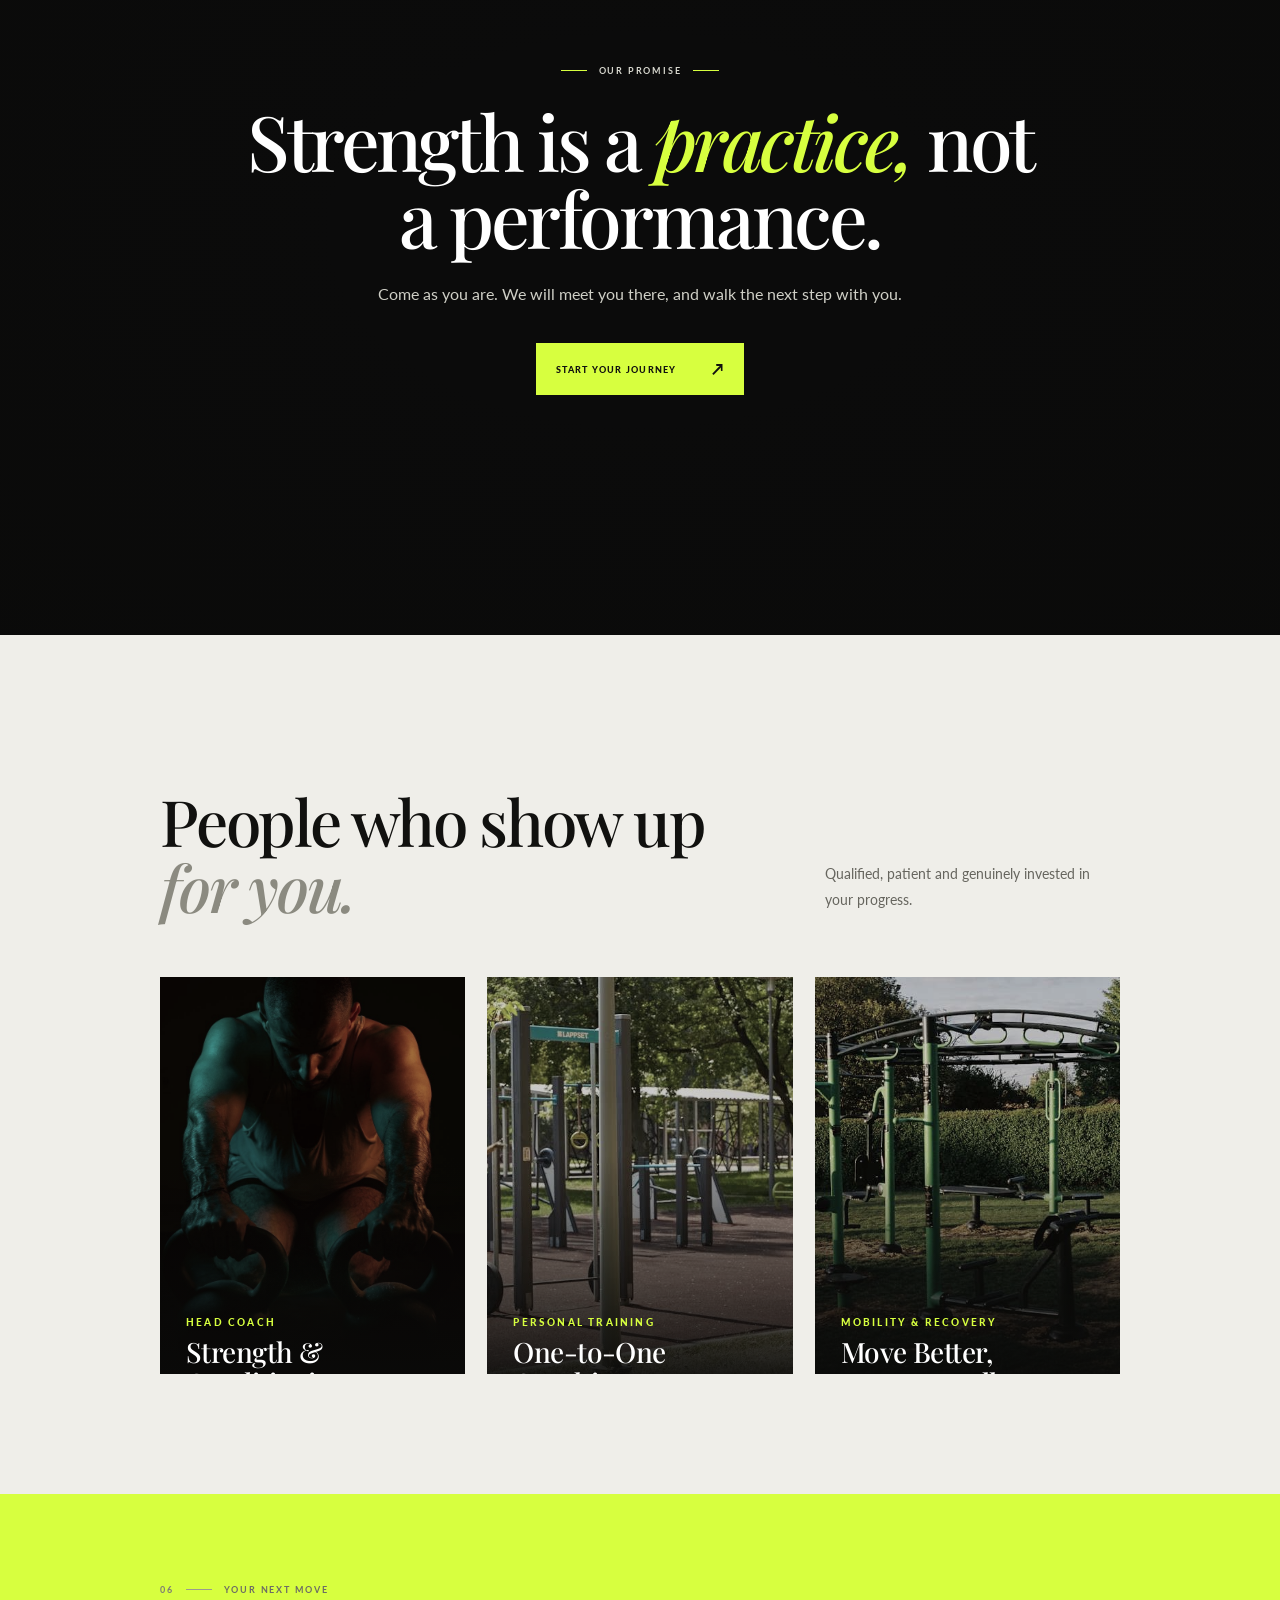
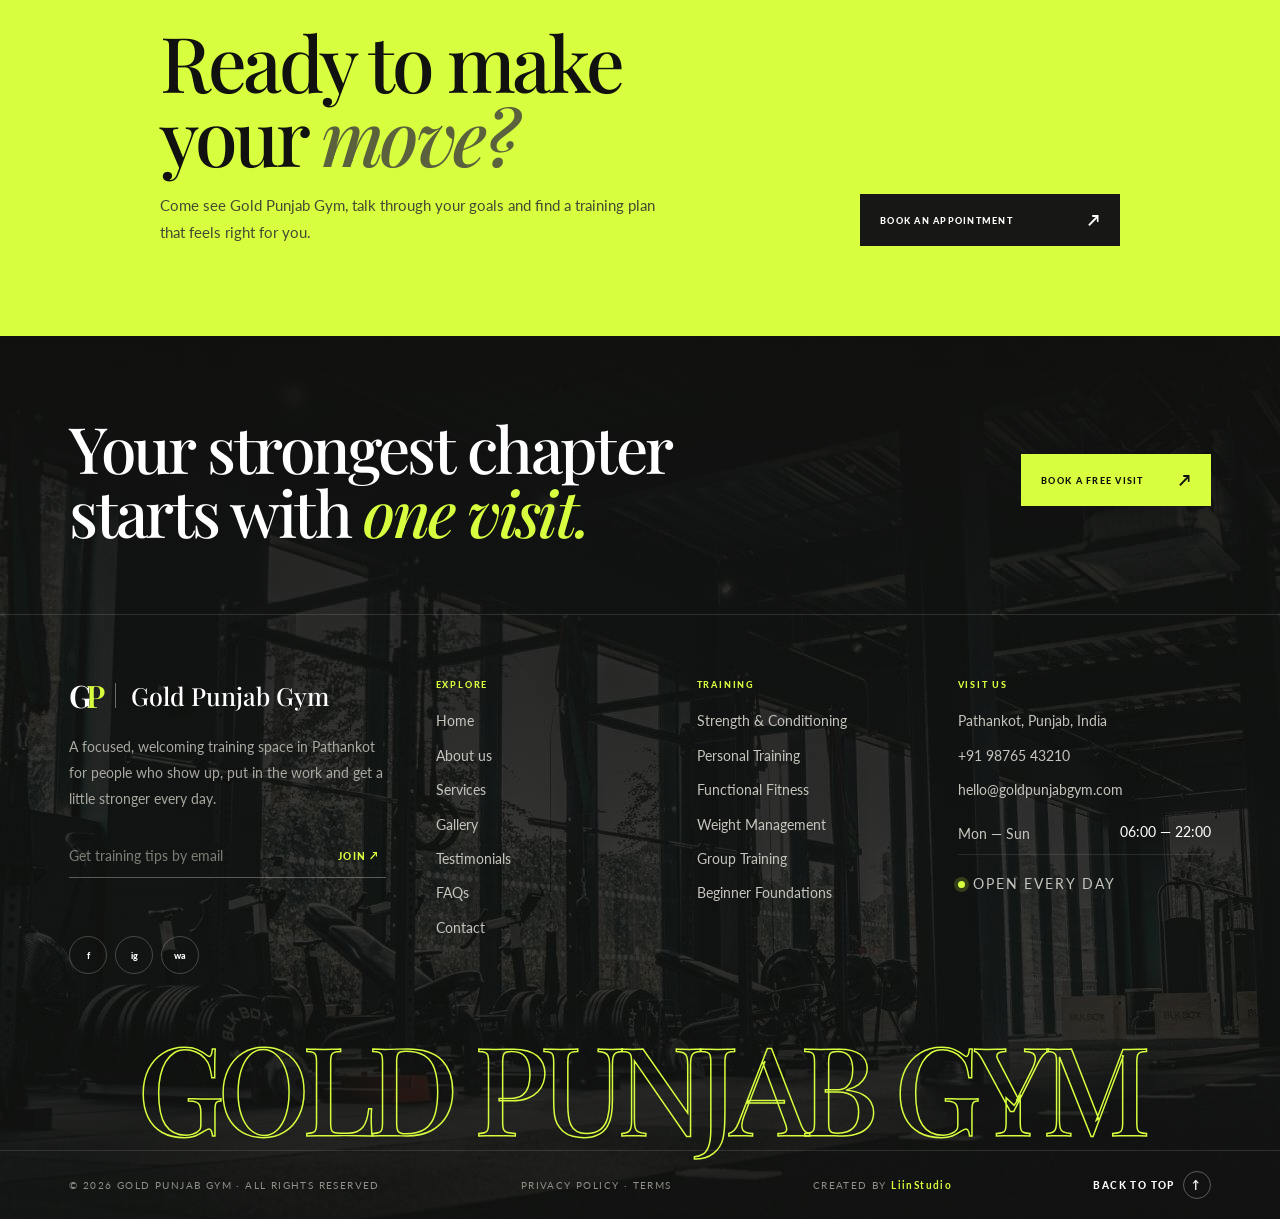
==== commit f960ad95: "image update" ====
--- a/about.html
+++ b/about.html
@@ -253,14 +253,14 @@
         </div>
         <div class="ab-acc ab-reveal" id="abAcc">
           <figure class="on" tabindex="0"><img
-              src="imgs/mobility.avif"
+              src="imgs/gallinterior05.avif"
               alt="Gym equipment" loading="lazy">
             <figcaption><b>01</b><strong>The Floor</strong>
               <p>Open, well-lit and built for serious training.</p>
             </figcaption>
           </figure>
           <figure tabindex="0"><img
-              src="imgs/galloutdoor01.avif"
+              src="imgs/mobility.avif"
               alt="Gym interior" loading="lazy">
             <figcaption><b>02</b><strong>Strength Zone</strong>
               <p>Racks, benches and plates for every lift.</p>
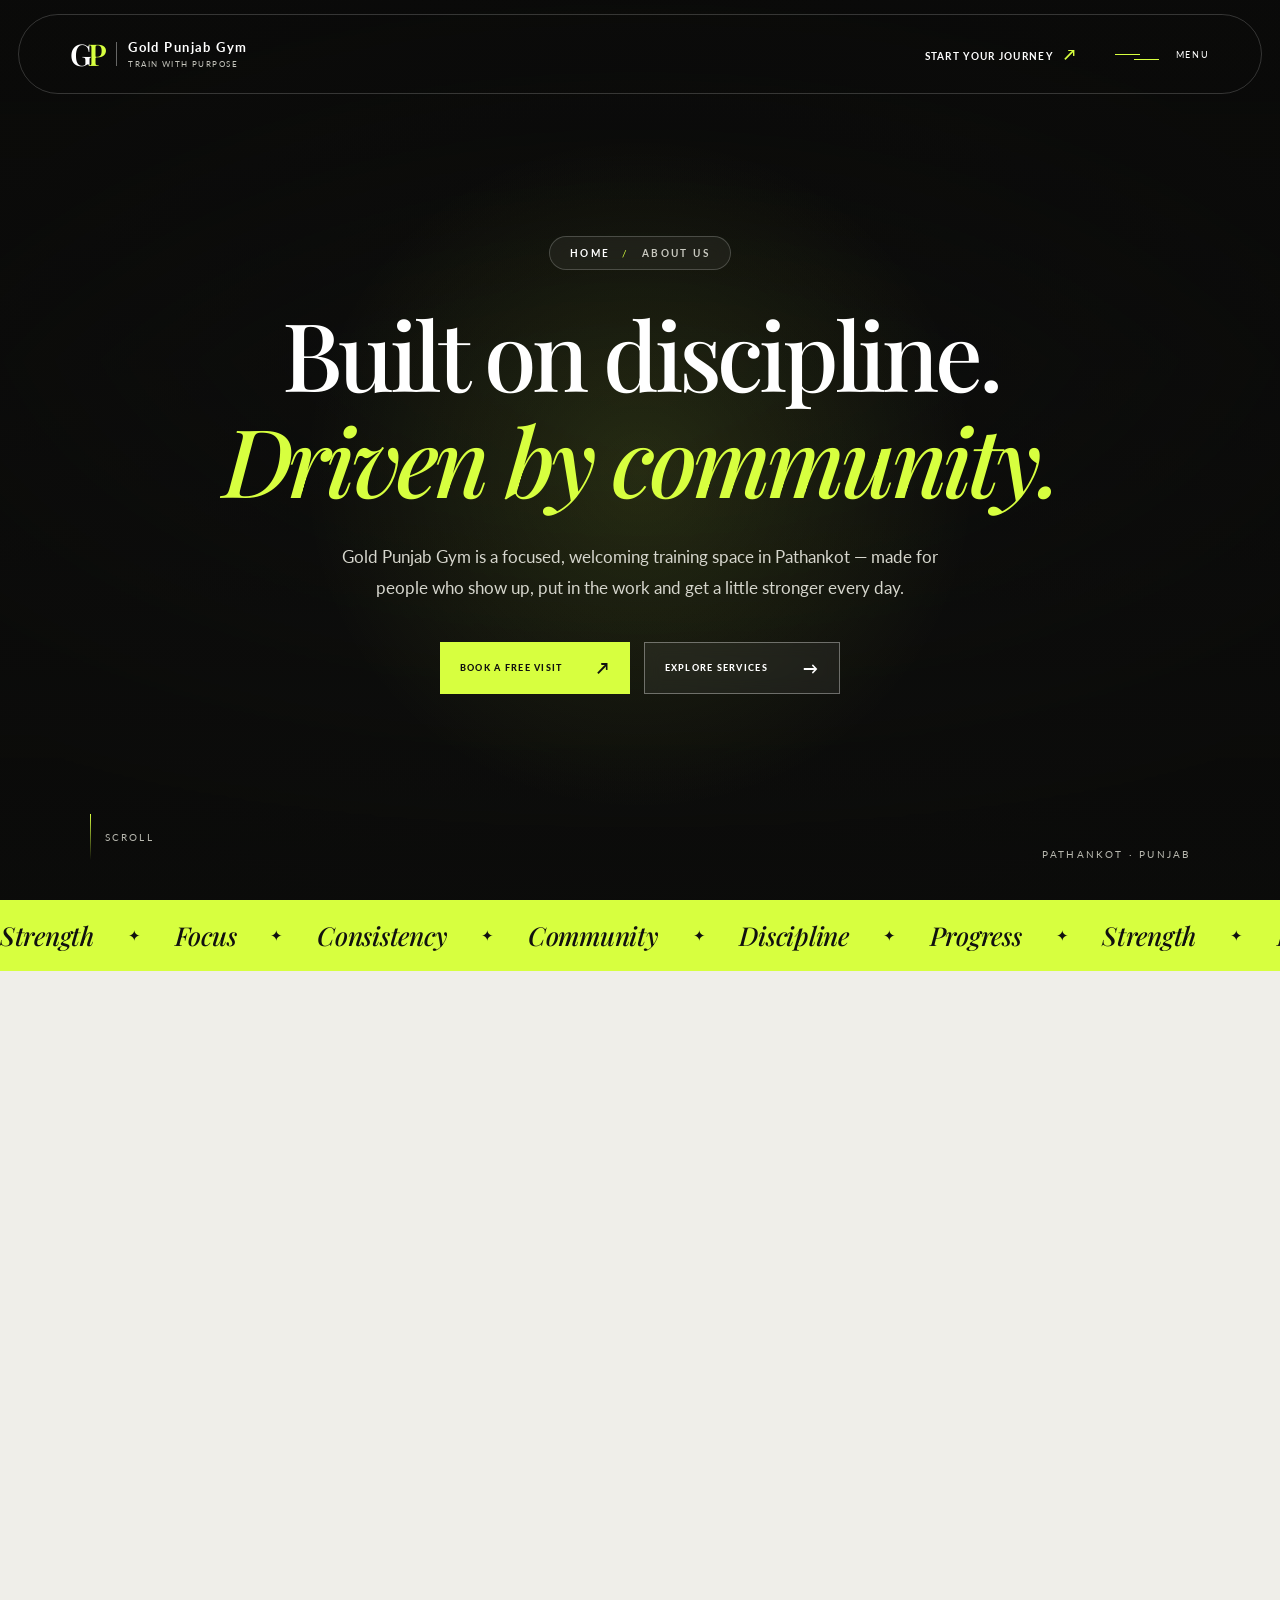
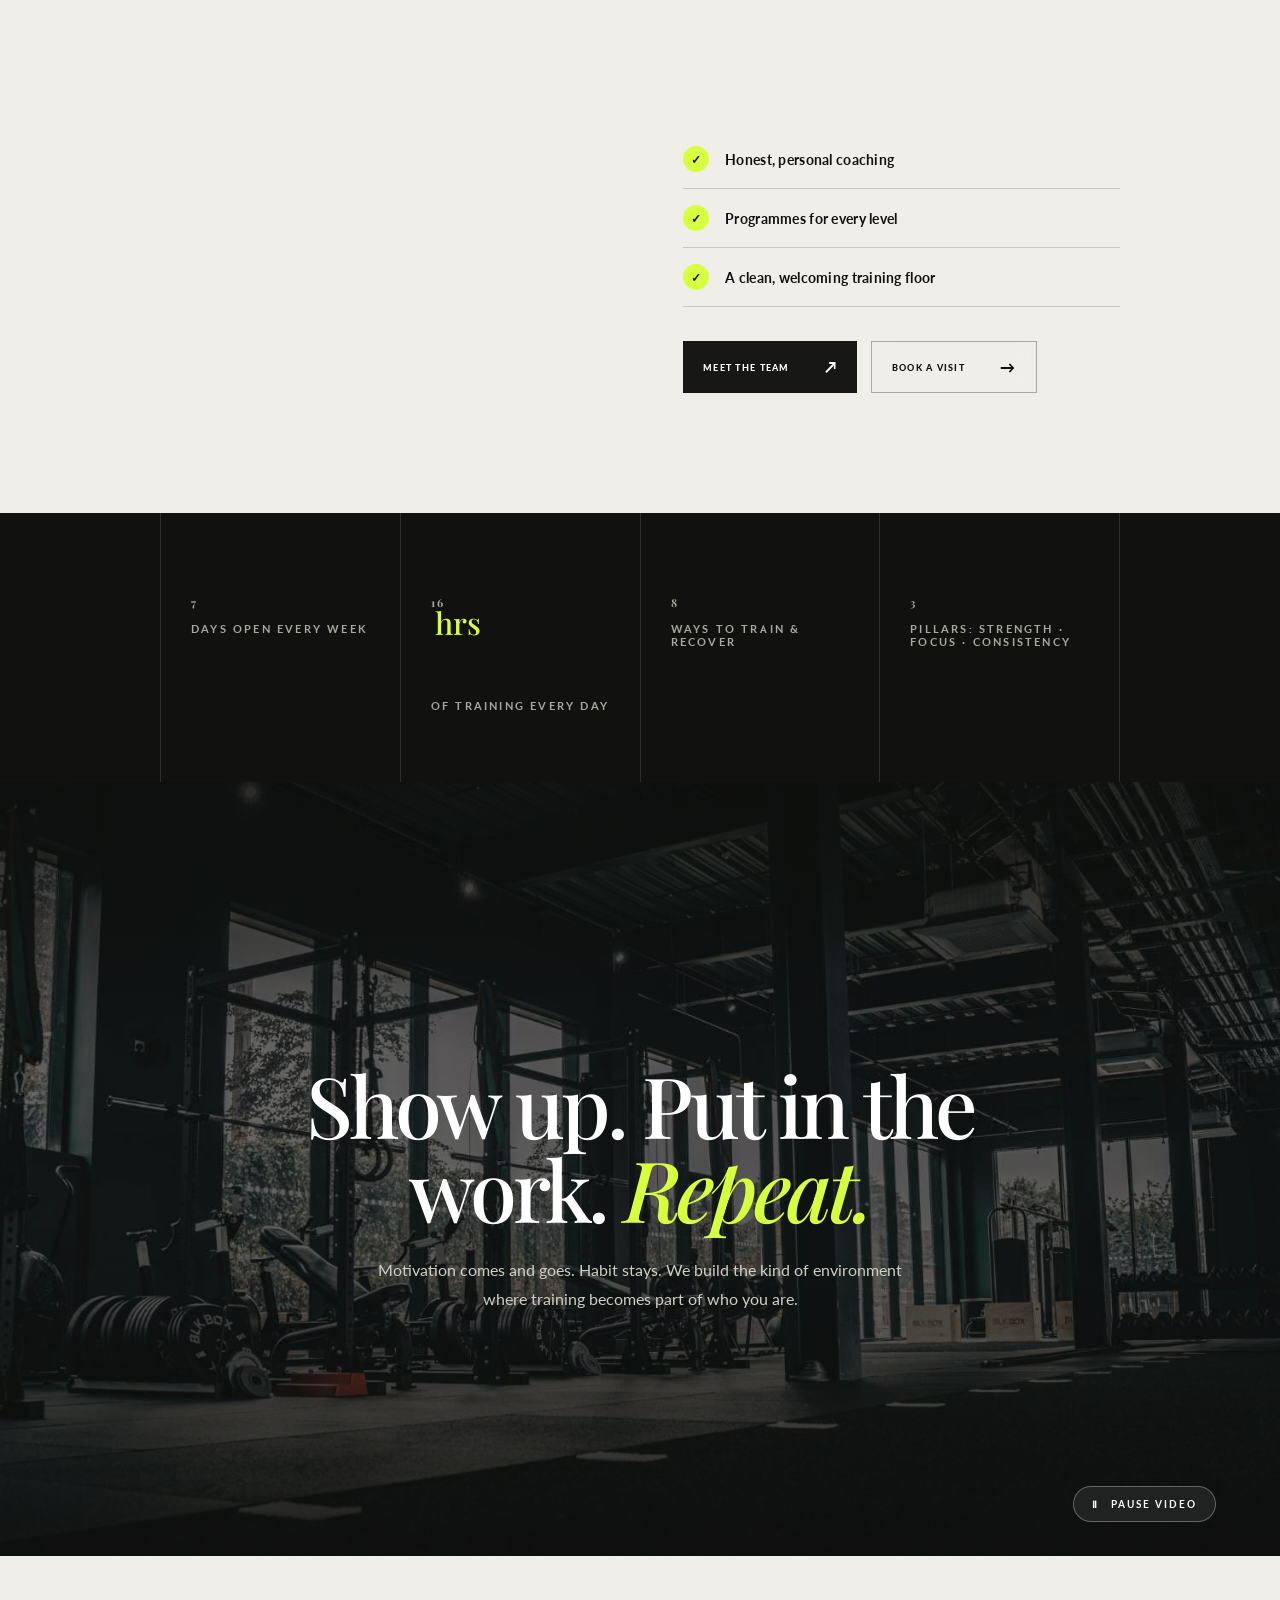
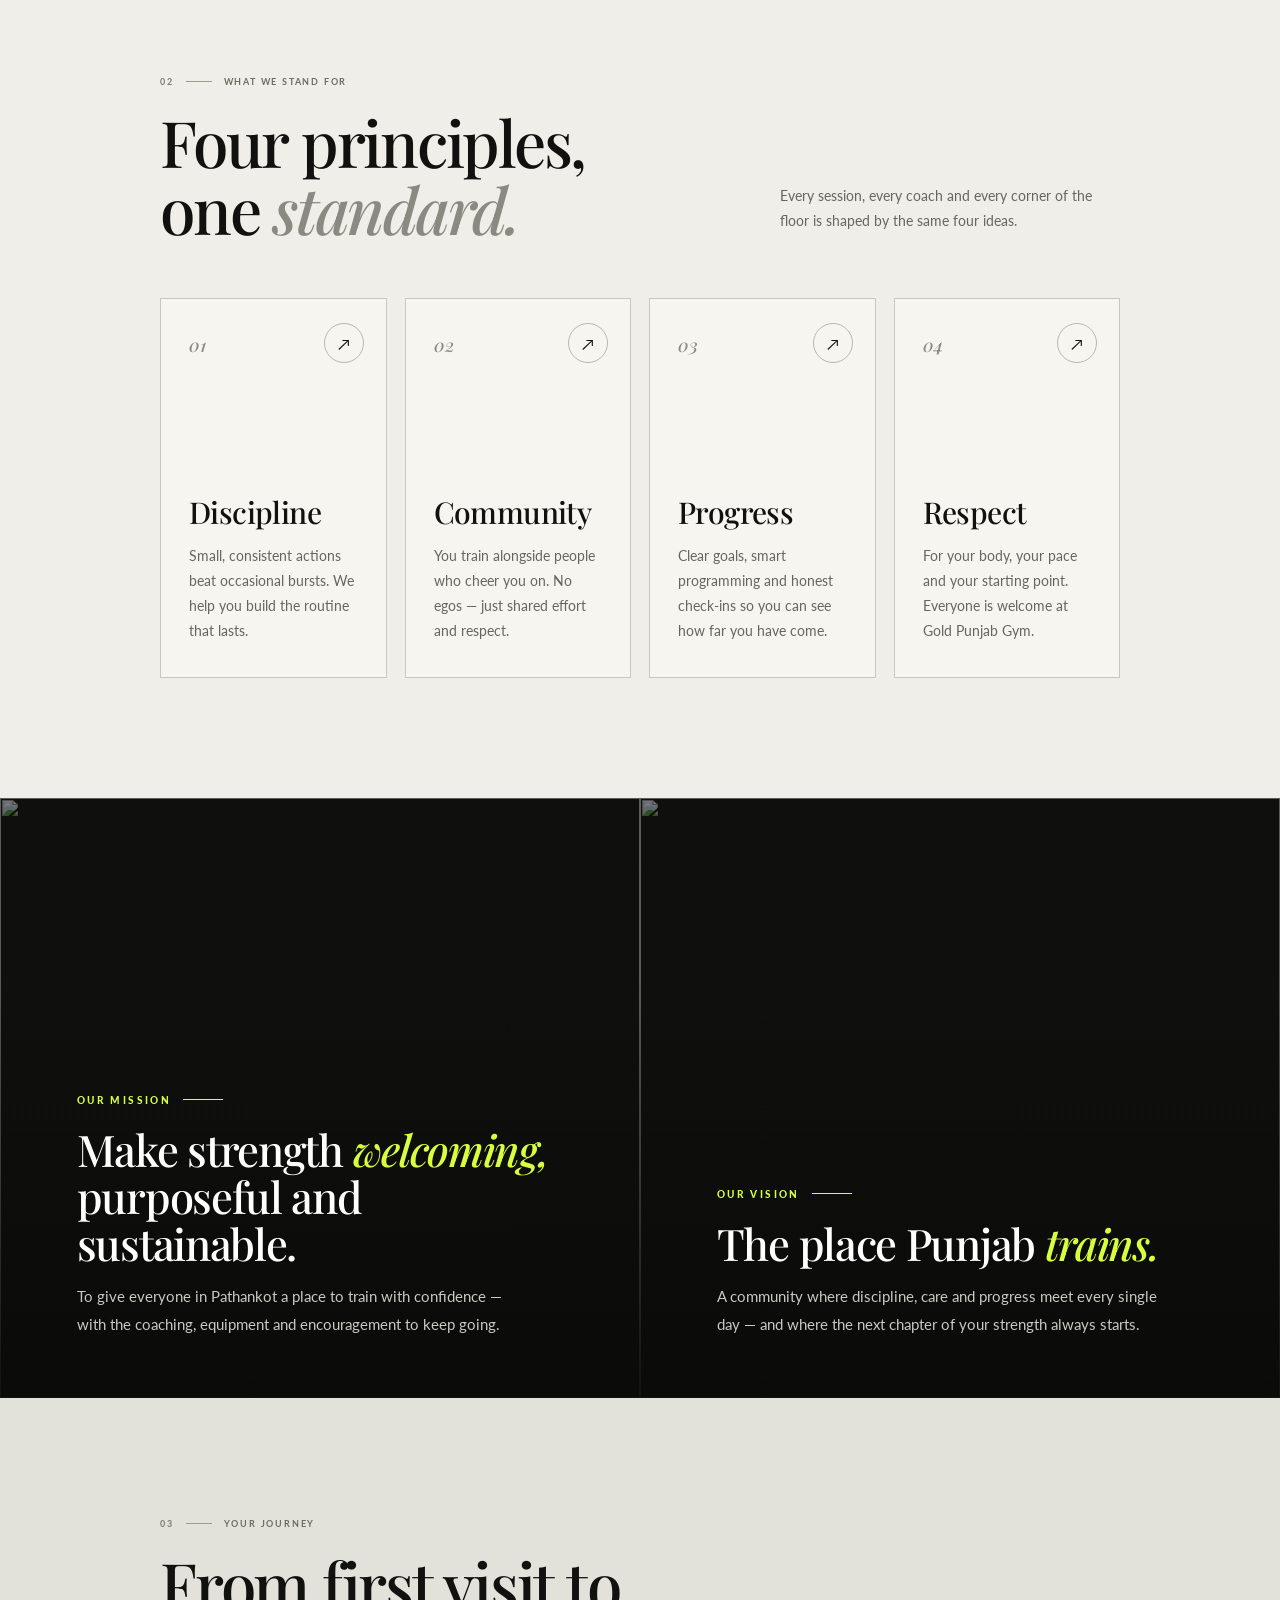
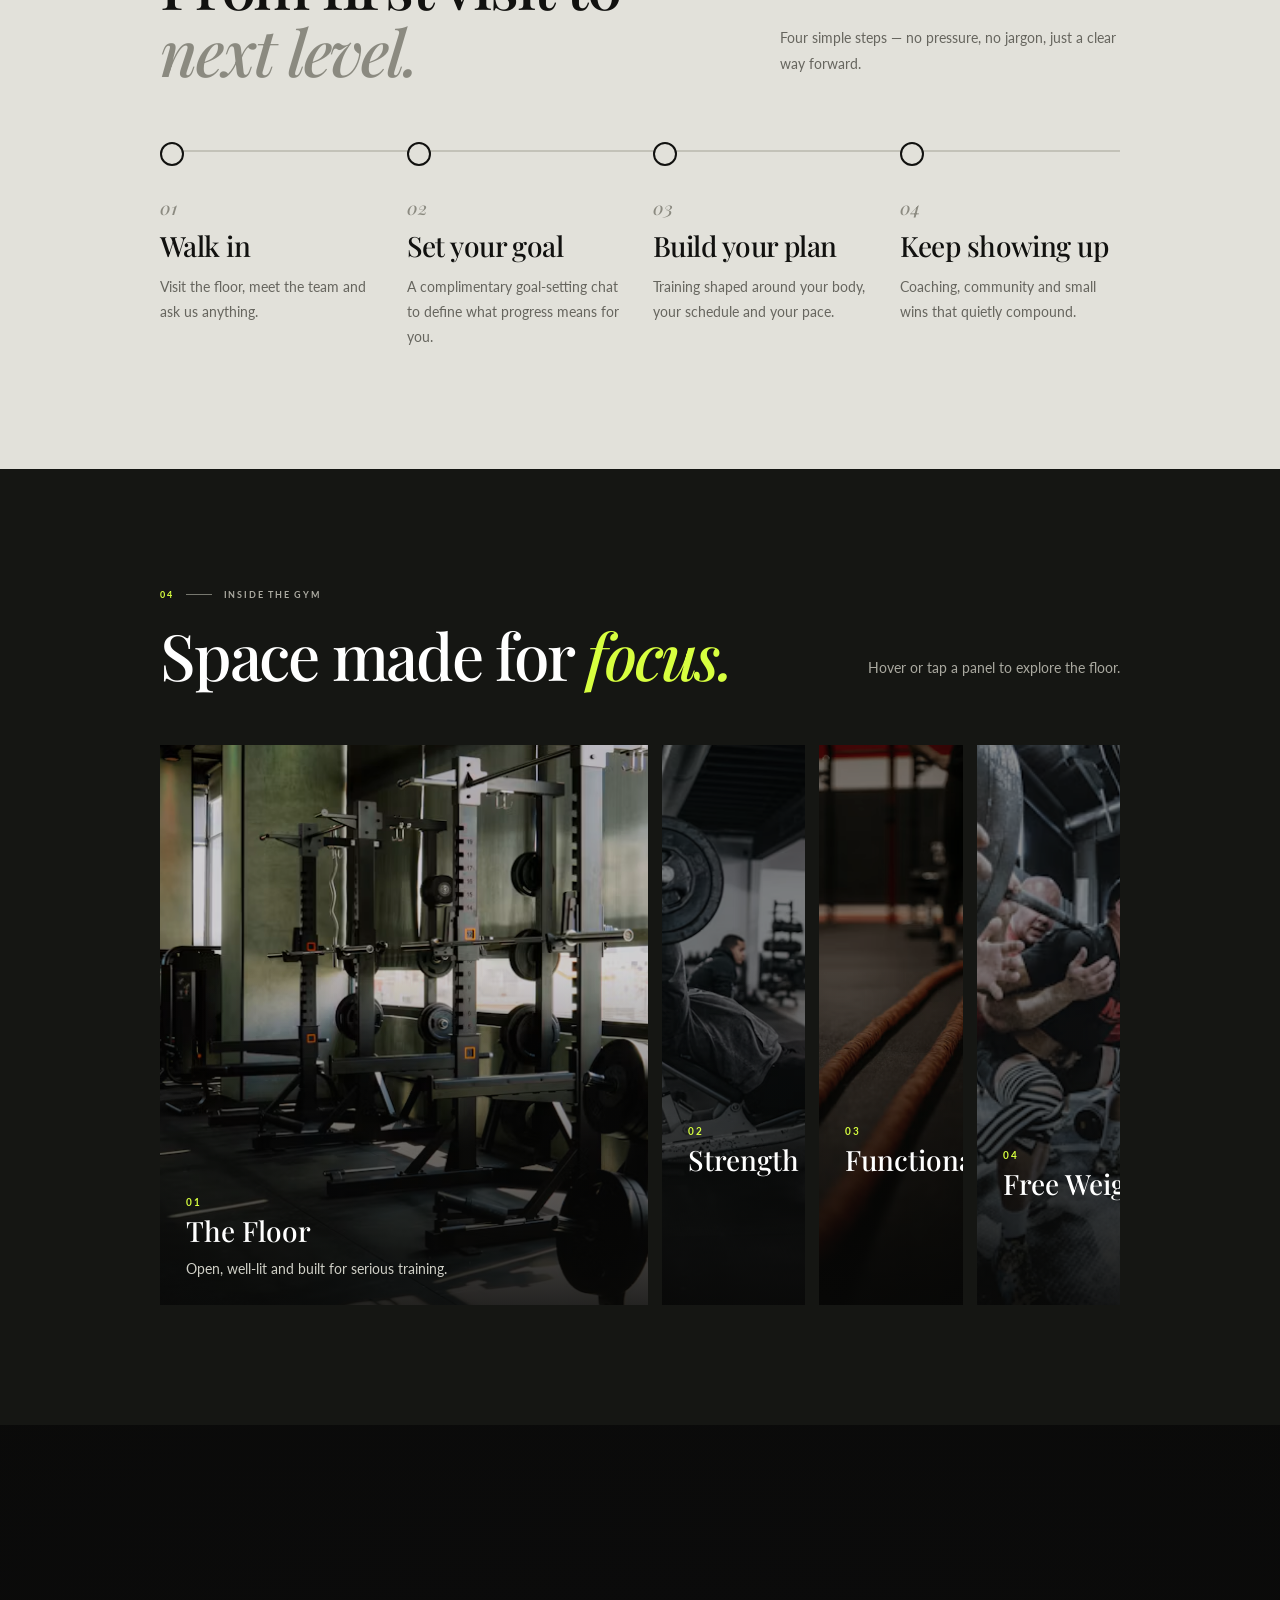
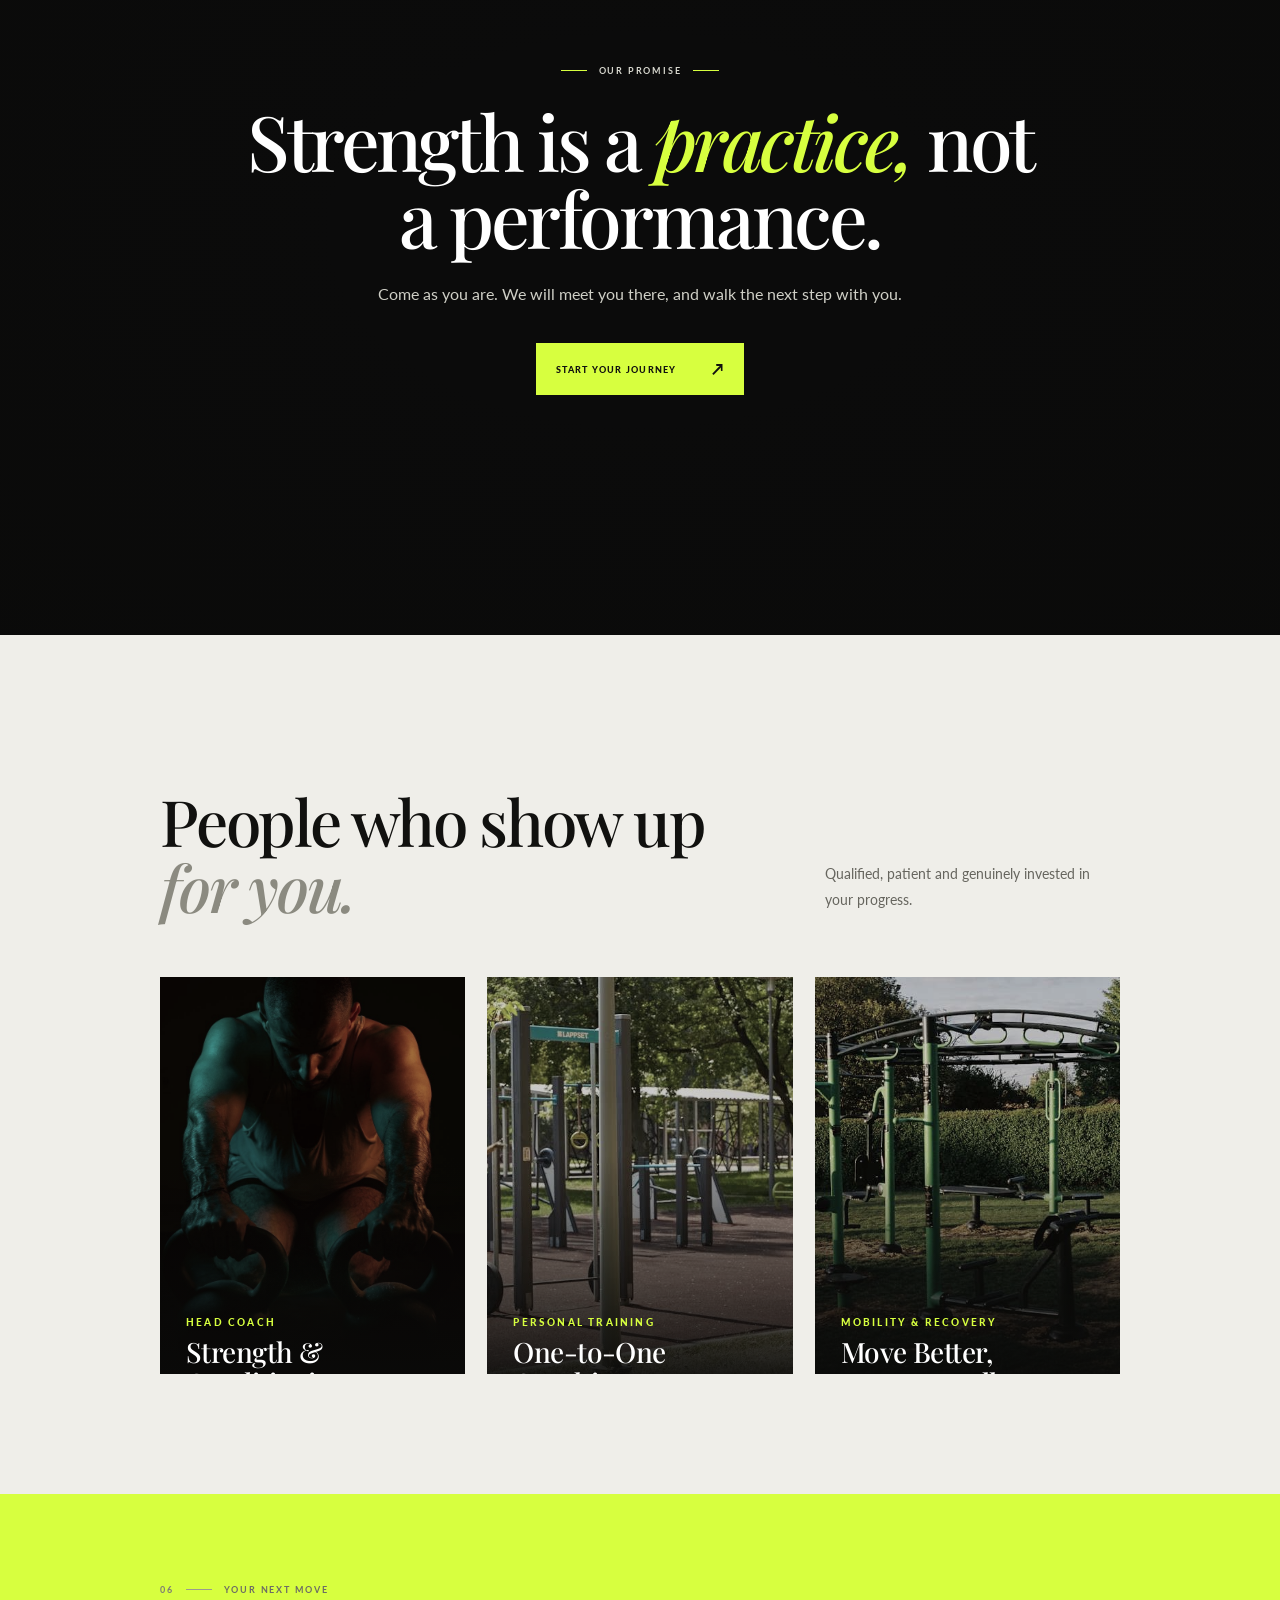
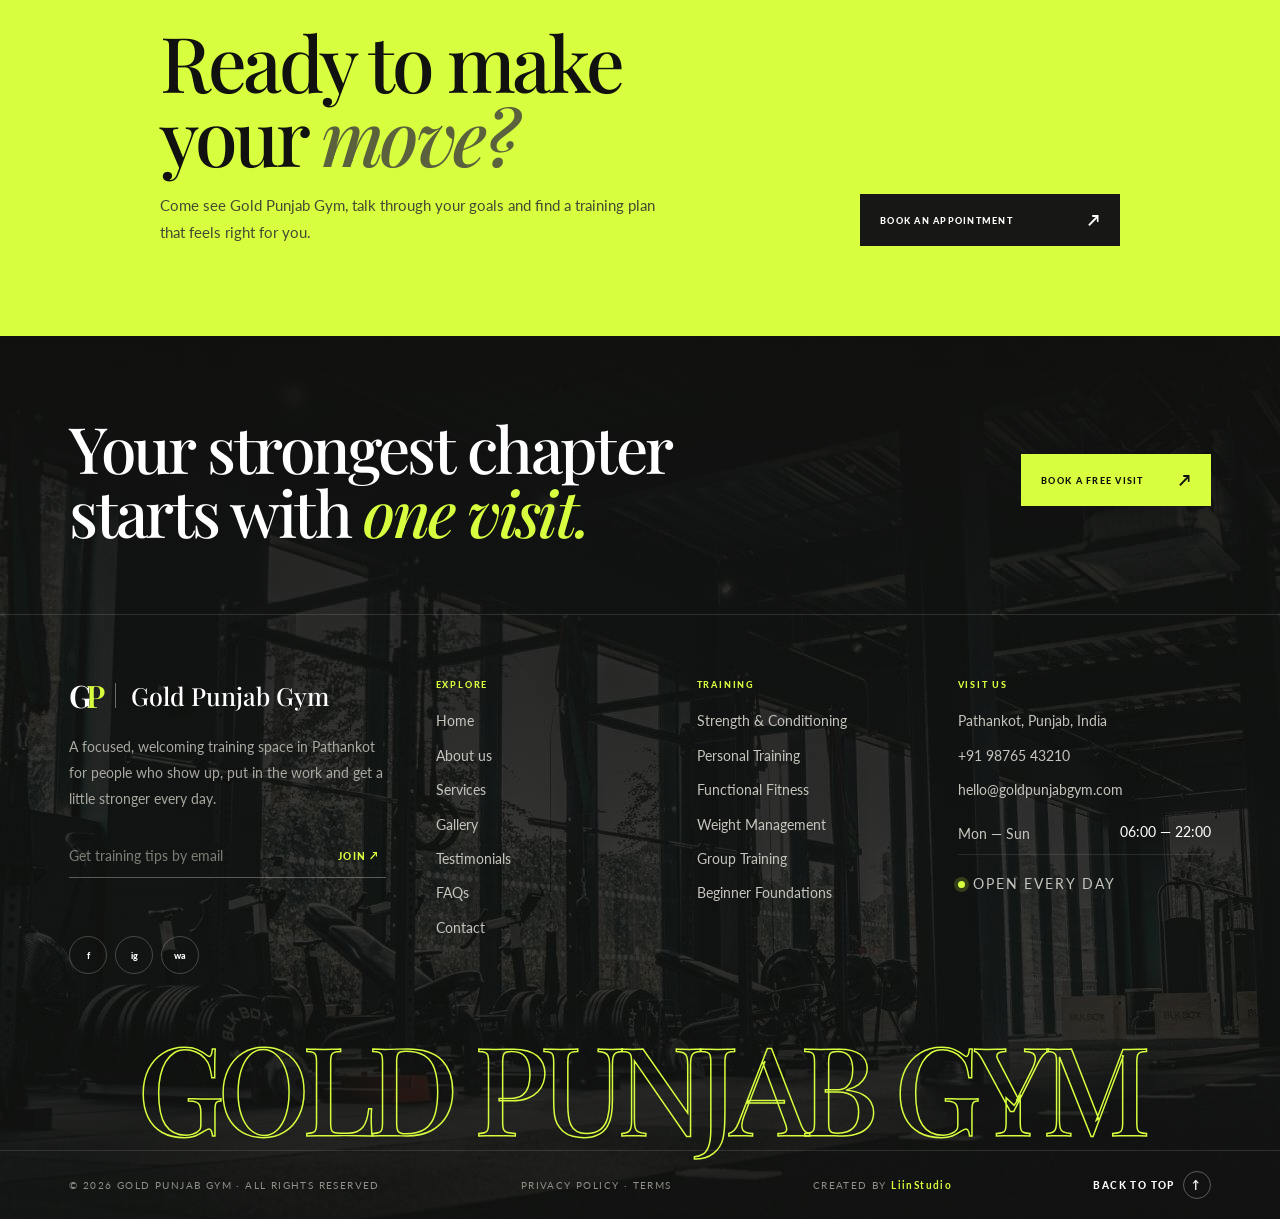
==== commit a6ccb87c: "image update" ====
--- a/about.html
+++ b/about.html
@@ -260,21 +260,21 @@
             </figcaption>
           </figure>
           <figure tabindex="0"><img
-              src="imgs/mobility.avif"
+              src="imgs/gallbenchpress.avif"
               alt="Gym interior" loading="lazy">
             <figcaption><b>02</b><strong>Strength Zone</strong>
               <p>Racks, benches and plates for every lift.</p>
             </figcaption>
           </figure>
           <figure tabindex="0"><img
-              src="imgs/gym-strength.avif"
+              src="imgs/gallrope.avif"
               alt="Functional training" loading="lazy">
             <figcaption><b>03</b><strong>Functional Space</strong>
               <p>Room to move, mobilise and train as a group.</p>
             </figcaption>
           </figure>
           <figure tabindex="0"><img
-              src="imgs/galloutdoor02.avif"
+              src="imgs/service06.avif"
               alt="Free weights" loading="lazy">
             <figcaption><b>04</b><strong>Free Weights</strong>
               <p>Dumbbells and kettlebells in every range.</p>
